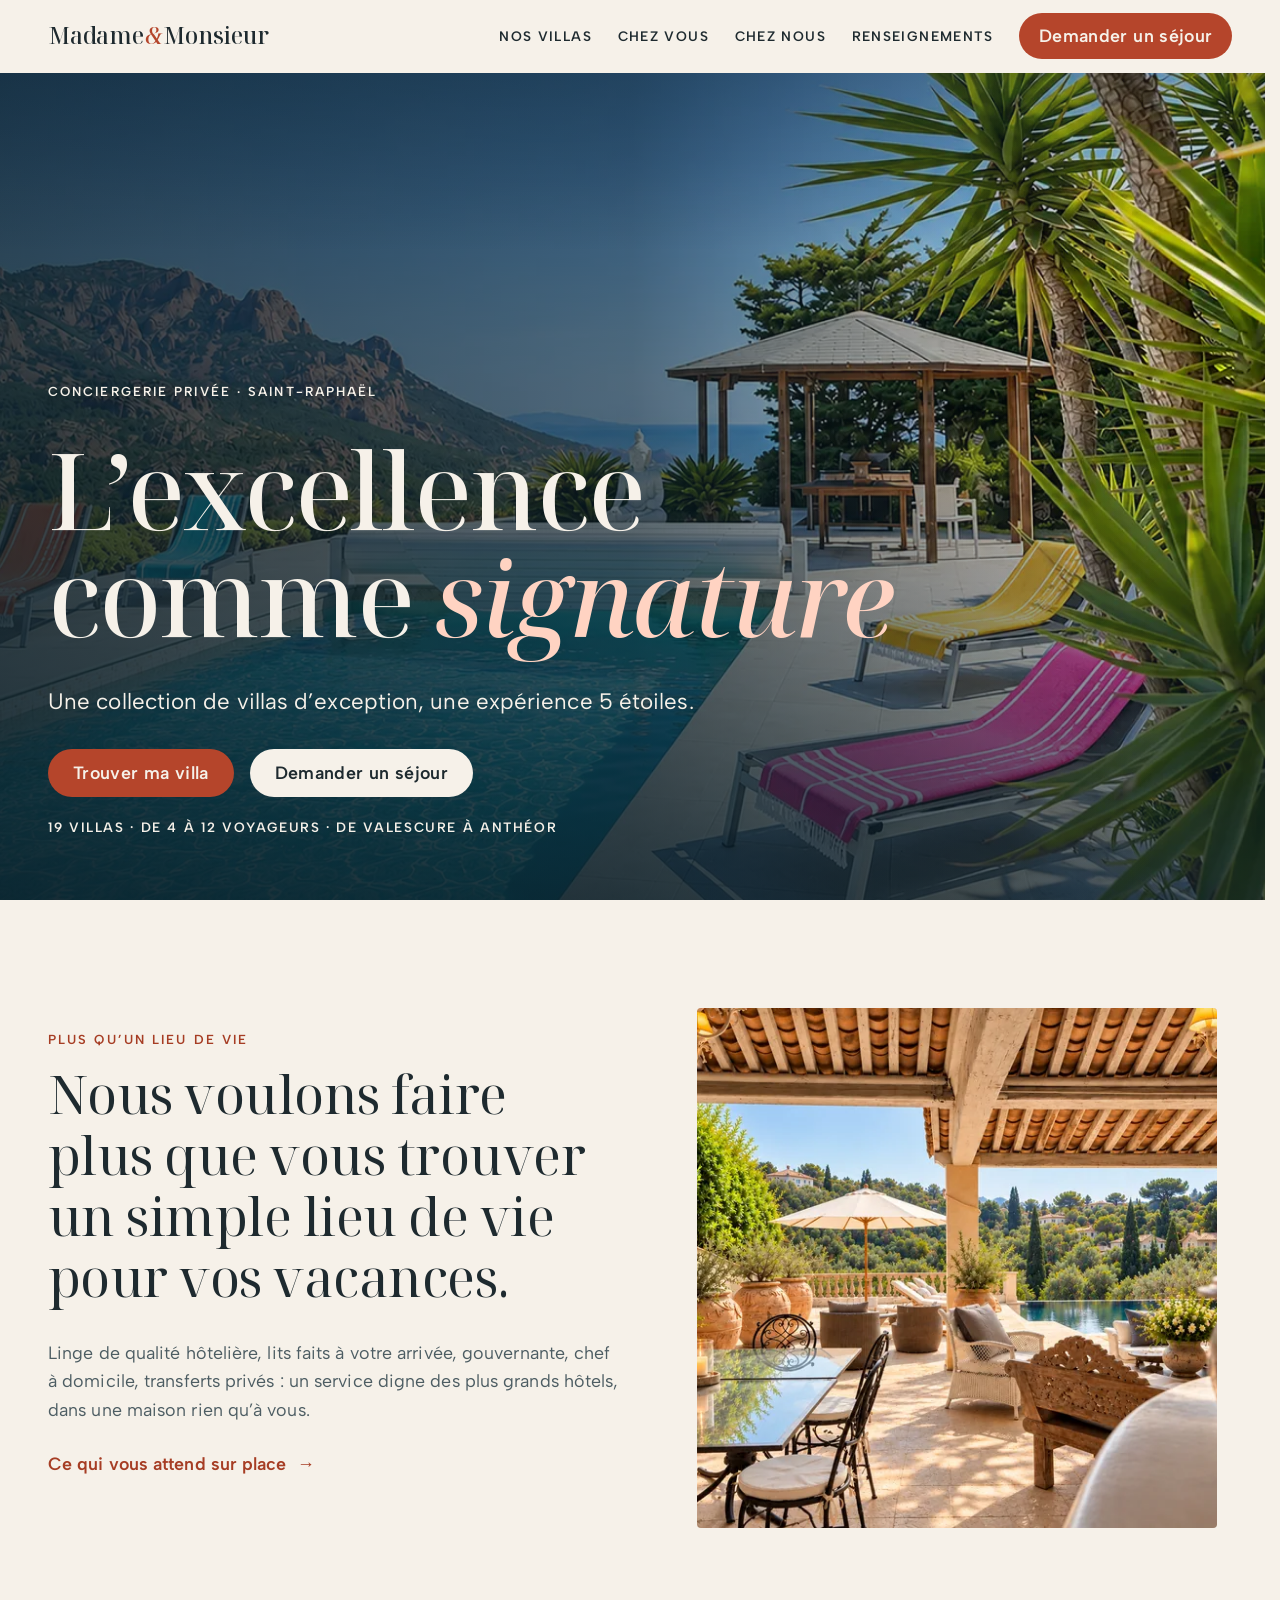
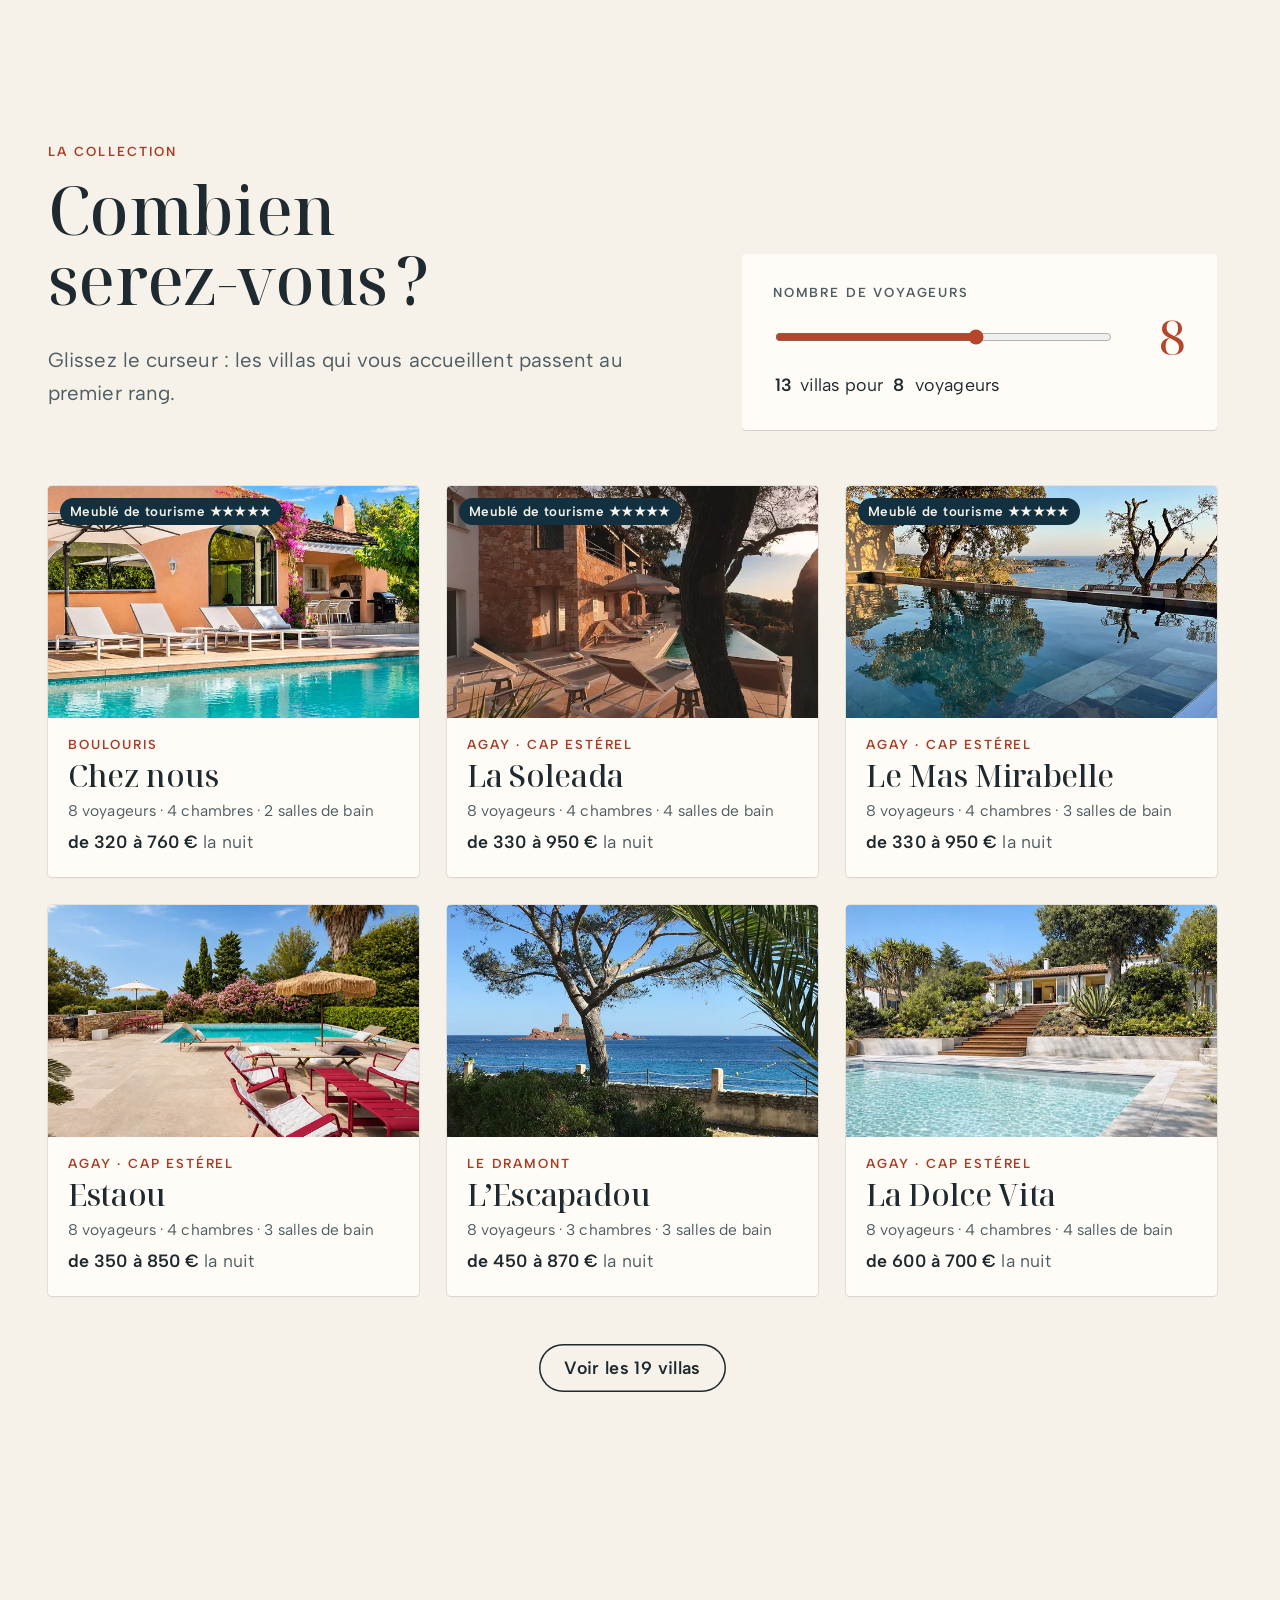
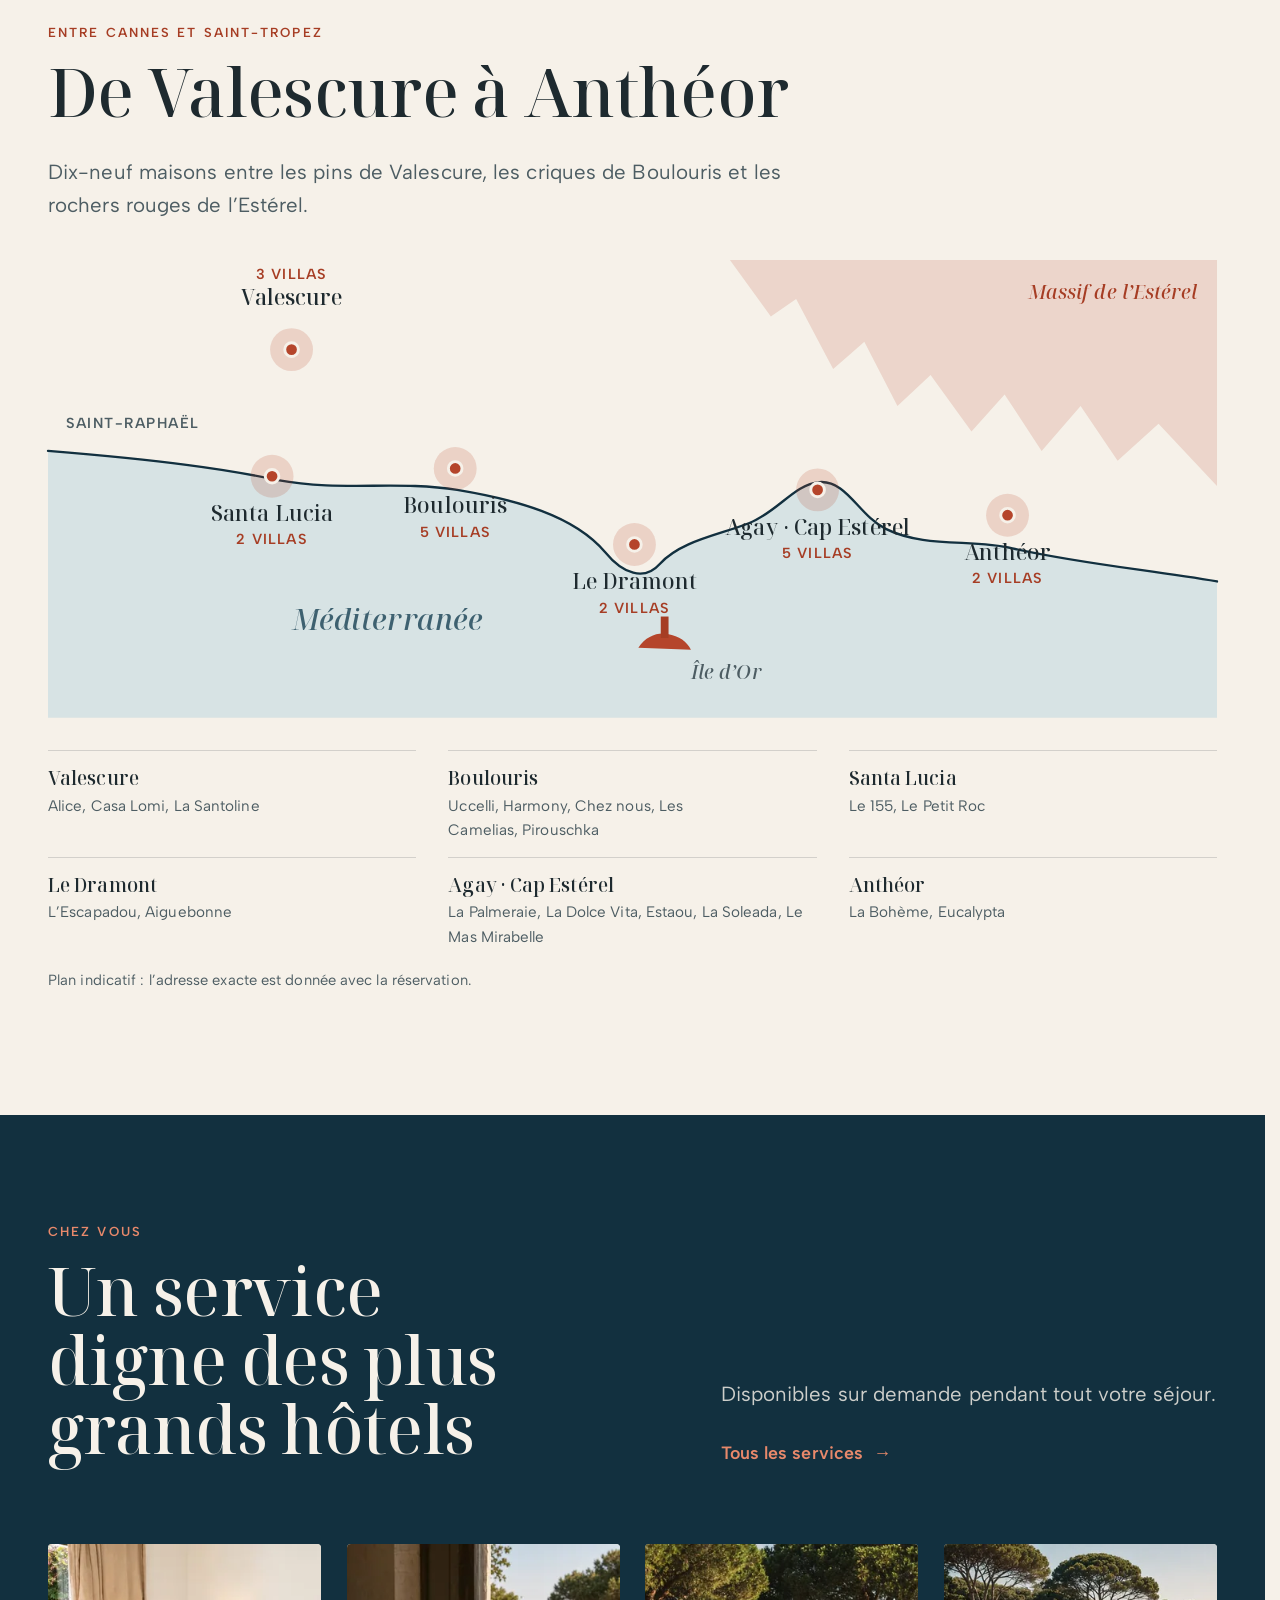
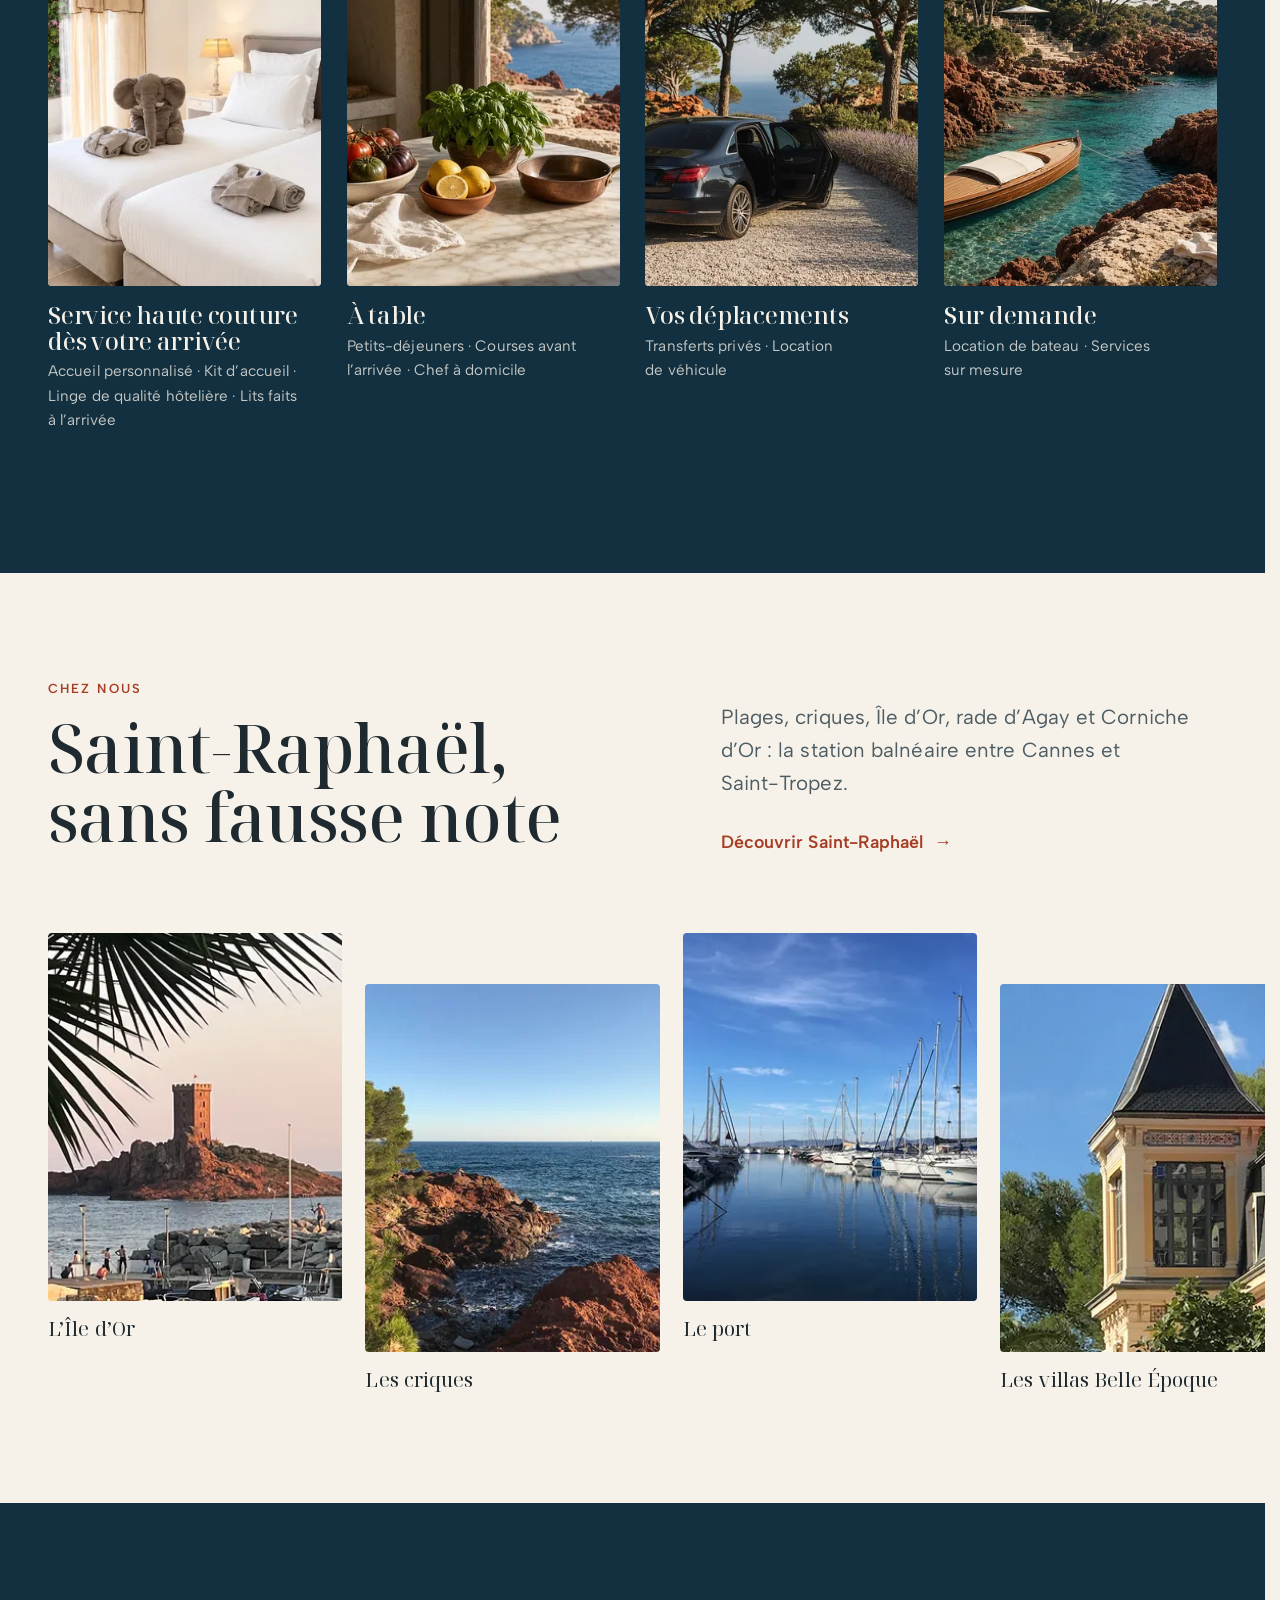
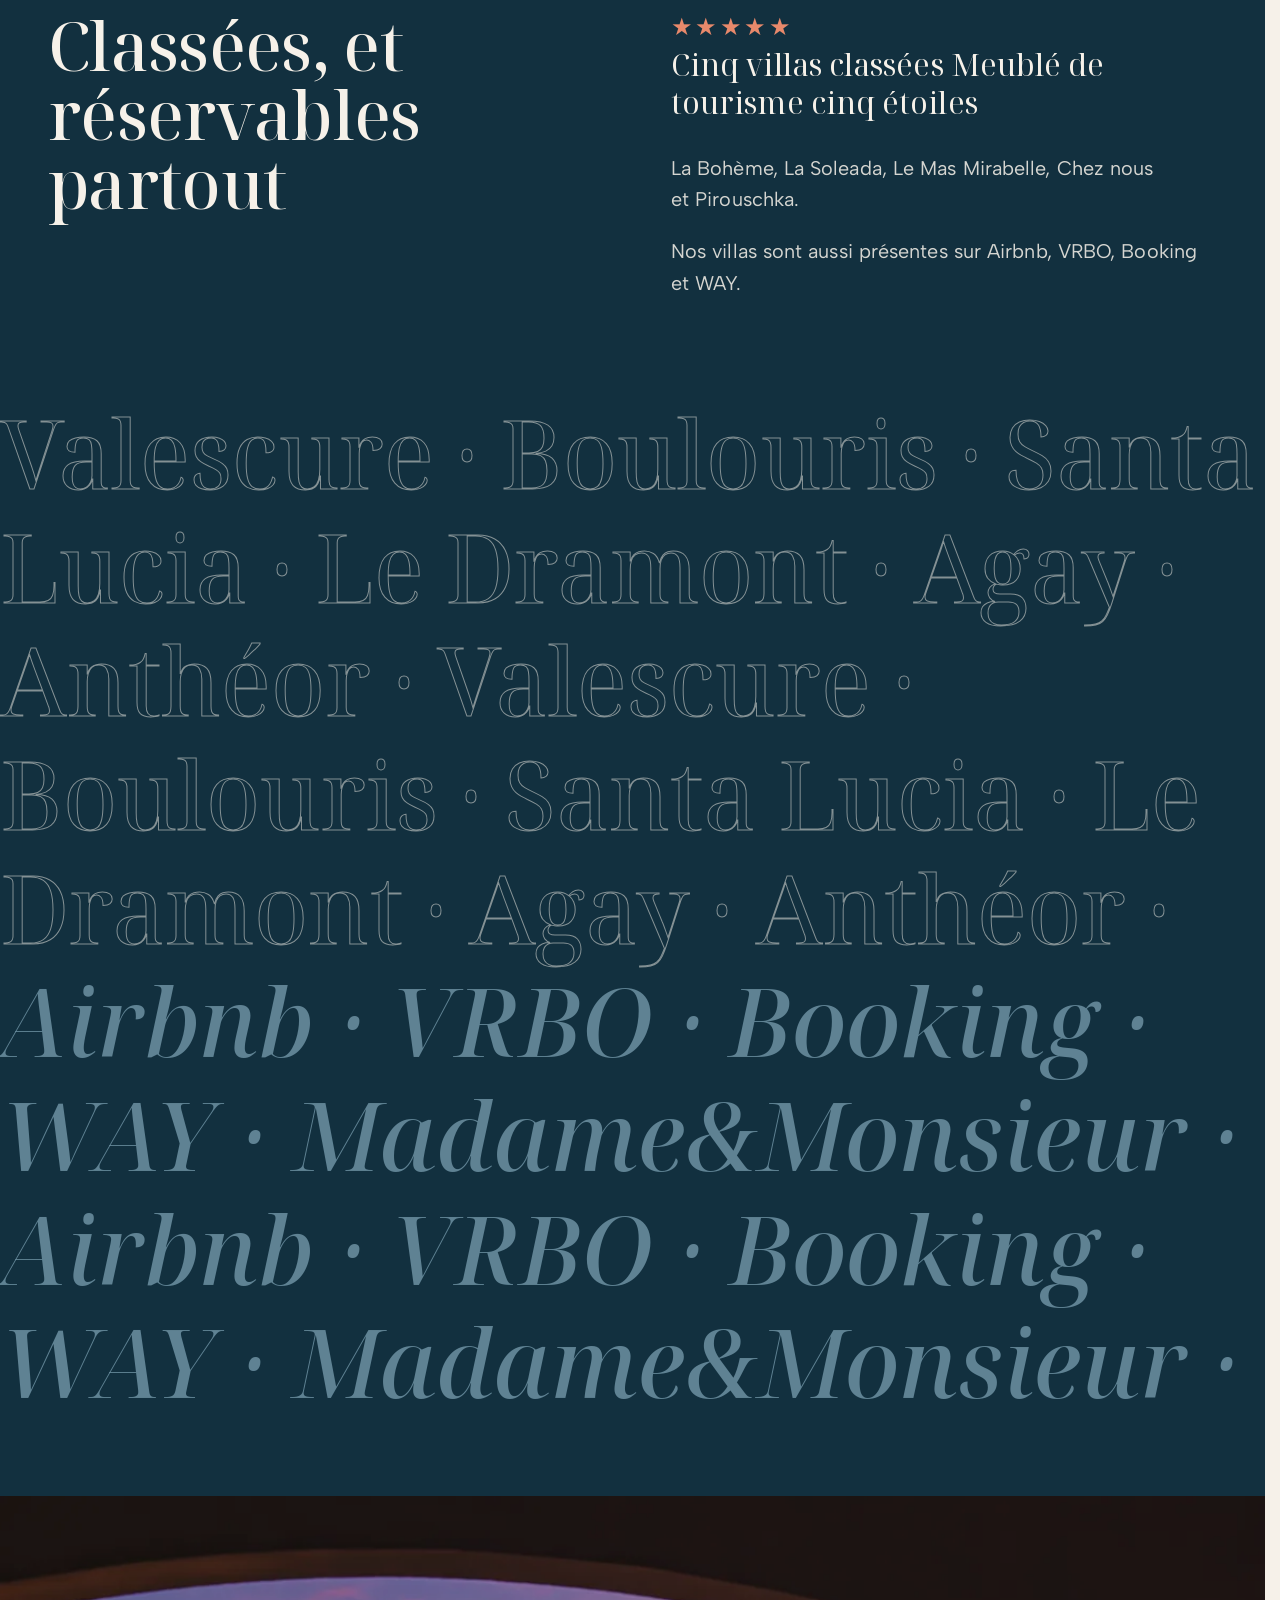
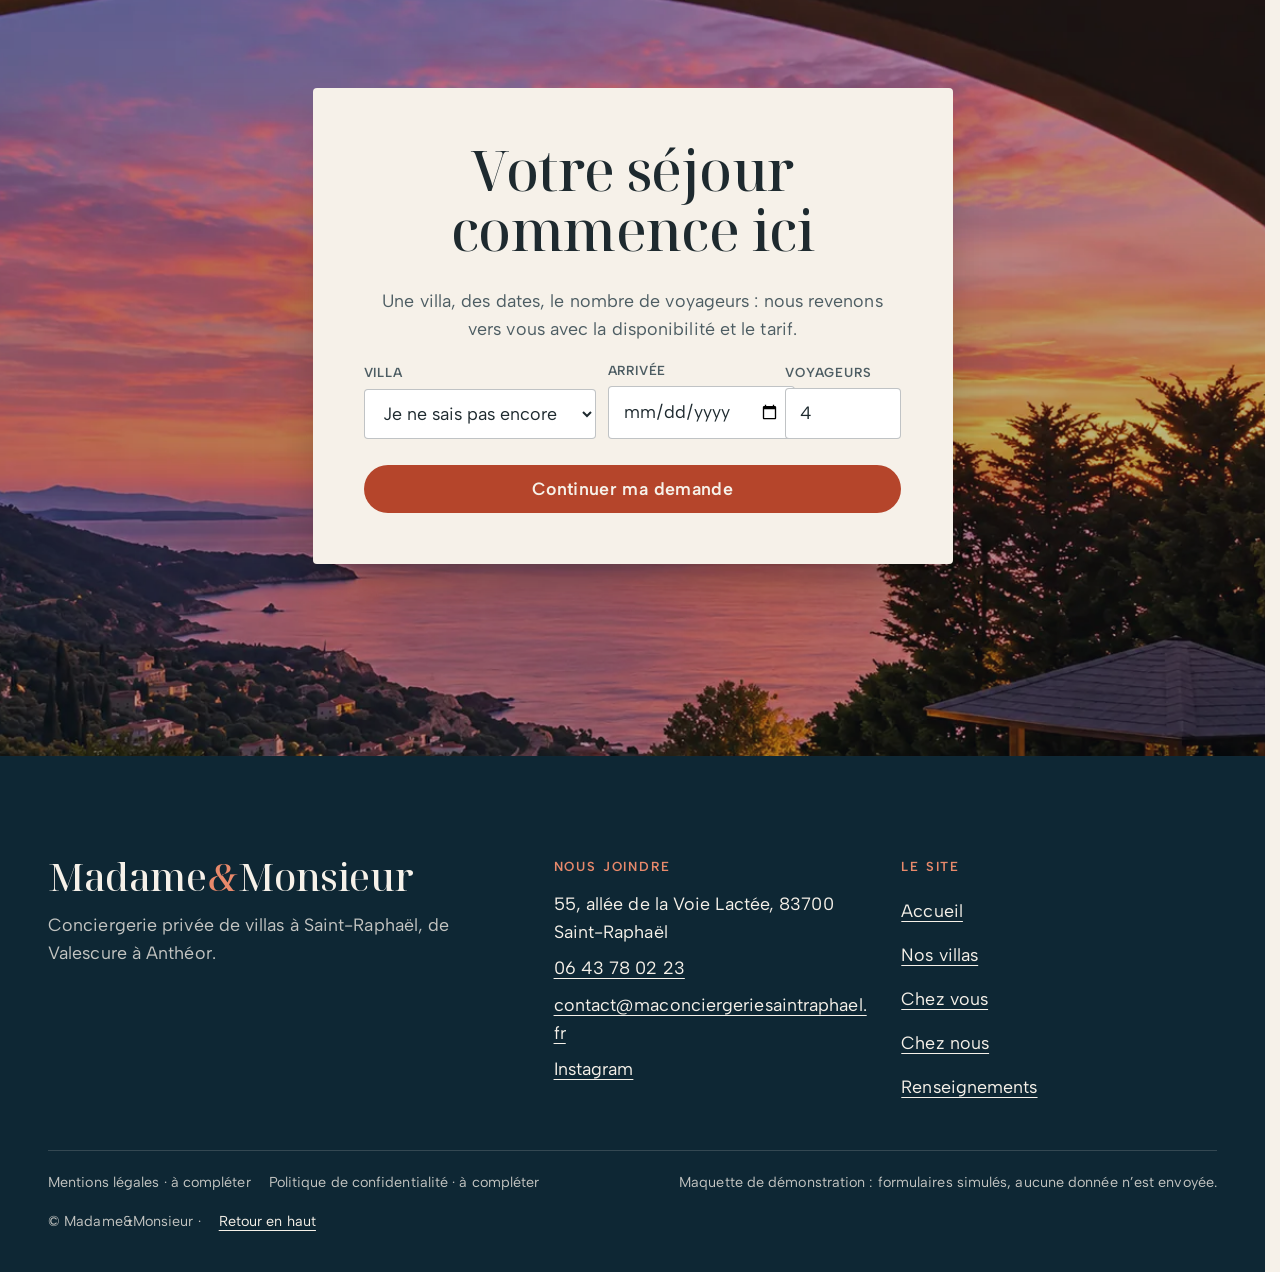
==== index.html @ c0a4a8af "Maquette v1" ====
<!doctype html>
<html lang="fr" data-v="1">
<head>
<meta charset="utf-8">
<meta name="viewport" content="width=device-width, initial-scale=1, viewport-fit=cover">
<title>Madame&amp;Monsieur · Villas d’exception à Saint-Raphaël</title>
<meta name="description" content="Une collection de dix-neuf villas d’exception de Valescure à Anthéor, et un service digne des plus grands hôtels.">
<meta name="robots" content="noindex, nofollow">
<link rel="canonical" href="https://superhostraph-maquette.vercel.app/">
<style>:root{--fond:#f6f1e9;--texte:#1e2a2f;--voile-fond:#12303f;--ouverture-fond:#12303f;--menu-fond:#f6f1e9}:root { --entete-h: 72px; --barres-h: 0px; } html { background: var(--fond); color: var(--texte); scrollbar-gutter: stable; } body { margin: 0; background: var(--fond); } html.js:not(.secours):not([data-arrivee="retour"]) [data-anime] { opacity: 0; } html.js:not(.secours):not([data-arrivee="retour"]) [data-anime].vu { opacity: 1; } [data-voile] { position: fixed; inset: 0; z-index: 900; background: var(--voile-fond); transform: translateY(100%); visibility: hidden; pointer-events: none; } html[data-arrivee="voile"]:not(.voile-leve):not(.secours) [data-voile] { transform: none; visibility: visible; } html.secours [data-voile] { visibility: hidden !important; } .ouverture-panneau { position: fixed; inset: 0; z-index: 850; display: none; place-content: center; justify-items: center; background: var(--ouverture-fond, var(--voile-fond)); color: var(--fond); text-align: center; } html.js[data-arrivee="intro"]:not(.secours):not(.intro-finie) .ouverture-panneau { display: grid; } html.defilement-bloque, html.defilement-bloque body, html.js[data-arrivee="intro"]:not(.secours):not(.intro-finie), html.js[data-arrivee="intro"]:not(.secours):not(.intro-finie) body, html[data-arrivee="voile"]:not(.voile-leve):not(.secours), html[data-arrivee="voile"]:not(.voile-leve):not(.secours) body { overflow: hidden; } html.js[data-arrivee="intro"]:not(.secours):not(.intro-finie) { background-color: var(--ouverture-fond, var(--voile-fond)); } html[data-arrivee="voile"]:not(.voile-leve):not(.secours) { background-color: var(--voile-fond); }</style>
<script>(function () {
var d = document.documentElement, ss = null, ls = null;
try { ss = window.sessionStorage; ls = window.localStorage; } catch (e) {}
d.classList.add('js');
var nav = performance.getEntriesByType ? performance.getEntriesByType('navigation')[0] : null;
var type = nav ? nav.type : 'navigate';
var depart = null;
try { depart = JSON.parse(ss.getItem('socle:depart') || 'null'); ss.removeItem('socle:depart'); } catch (e) {}
if (depart && !(Date.now() - depart.t < 15000)) depart = null;
var mode = type === 'back_forward' ? 'retour' : type === 'reload' ? 'intro' : depart ? 'voile' : 'intro';
d.setAttribute('data-arrivee', mode);
if (mode === 'voile' && depart.couleur) d.style.setProperty('--voile-fond', depart.couleur);
if (type === 'reload' && 'scrollRestoration' in history) {
history.scrollRestoration = 'manual';
}
try {
var choisie = ls && ls.getItem('socle:langue');
var langue = (d.lang || '').slice(0, 2);
if (choisie && choisie !== langue && type === 'navigate' && !depart) {
var alt = document.querySelector('link[rel="alternate"][hreflang="' + choisie + '"]');
if (alt) location.replace(new URL(alt.href).pathname + location.search + location.hash);
}
} catch (e) {}
setTimeout(function () { if (!d.classList.contains('demarre')) d.classList.add('secours'); }, 2000);
})();</script>
<link rel="preload" href="/assets/fonts/noto-serif-display-500.woff2" as="font" type="font/woff2" crossorigin>
<link rel="preload" href="/assets/fonts/albert-sans-400.woff2" as="font" type="font/woff2" crossorigin>
<link rel="stylesheet" href="/assets/css/socle.css?v=1">
<link rel="stylesheet" href="/assets/css/site.css?v=1">
<link rel="modulepreload" href="/assets/js/site.js?v=1">
<link rel="modulepreload" href="/assets/js/socle/index.js?v=1">
<script src="/assets/vendor/gsap.min.js" defer></script>
<script src="/assets/vendor/ScrollTrigger.min.js" defer></script>
<script src="/assets/vendor/SplitText.min.js" defer></script>
<script type="module" src="/assets/js/site.js?v=1"></script>
<meta name="theme-color" content="#f6f1e9">
<link rel="icon" href="/assets/images/favicon.svg" type="image/svg+xml">
<link rel="apple-touch-icon" href="/assets/images/apple-touch-icon.png">
<meta property="og:type" content="website">
<meta property="og:site_name" content="Madame&amp;Monsieur">
<meta property="og:locale" content="fr_FR">
<meta property="og:title" content="Madame&amp;Monsieur · Villas d’exception à Saint-Raphaël">
<meta property="og:description" content="Une collection de dix-neuf villas d’exception de Valescure à Anthéor, et un service digne des plus grands hôtels.">
<meta property="og:url" content="https://superhostraph-maquette.vercel.app/">
<meta property="og:image" content="https://superhostraph-maquette.vercel.app/assets/partage/accueil-fr.jpg">
<meta property="og:image:width" content="1200">
<meta property="og:image:height" content="630">
<meta property="og:image:alt" content="Piscine d’une villa face aux rochers rouges de l’Estérel, et le nom Madame&amp;Monsieur">
<meta name="twitter:card" content="summary_large_image">
<script type="application/ld+json">{"@context":"https://schema.org","@type":"LodgingBusiness","name":"Madame&Monsieur","description":"Conciergerie privée : collection de villas en location saisonnière à Saint-Raphaël, de Valescure à Anthéor.","telephone":"+33643780223","email":"contact@maconciergeriesaintraphael.fr","address":{"@type":"PostalAddress","streetAddress":"55, allée de la Voie Lactée","postalCode":"83700","addressLocality":"Saint-Raphaël","addressCountry":"FR"},"areaServed":"Saint-Raphaël, Var","sameAs":["https://www.instagram.com/madametmonsieur_conciergerie/"]}</script>
</head>
<body id="haut">
<div data-voile data-forme="persiennes" aria-hidden="true"><div class="voile-contenu"><span class="voile-amp">&amp;</span><span data-voile-libelle>Accueil</span></div></div>
<div class="ouverture-panneau" data-ouverture data-gouttiere="#12303f" aria-hidden="true">
  <div class="volet volet--g"><div class="volet-lames"><span class="lame" style="--i:0"></span><span class="lame" style="--i:1"></span><span class="lame" style="--i:2"></span><span class="lame" style="--i:3"></span><span class="lame" style="--i:4"></span><span class="lame" style="--i:5"></span><span class="lame" style="--i:6"></span><span class="lame" style="--i:7"></span><span class="lame" style="--i:8"></span><span class="lame" style="--i:9"></span><span class="lame" style="--i:10"></span><span class="lame" style="--i:11"></span><span class="lame" style="--i:12"></span><span class="lame" style="--i:13"></span></div><span class="volet-mot">Madame</span></div>
  <div class="volet volet--d"><div class="volet-lames"><span class="lame" style="--i:0"></span><span class="lame" style="--i:1"></span><span class="lame" style="--i:2"></span><span class="lame" style="--i:3"></span><span class="lame" style="--i:4"></span><span class="lame" style="--i:5"></span><span class="lame" style="--i:6"></span><span class="lame" style="--i:7"></span><span class="lame" style="--i:8"></span><span class="lame" style="--i:9"></span><span class="lame" style="--i:10"></span><span class="lame" style="--i:11"></span><span class="lame" style="--i:12"></span><span class="lame" style="--i:13"></span></div><span class="volet-mot">Monsieur</span></div>
  <span class="ouverture-amp" data-ouverture-objet>&amp;</span>
  <p class="ouverture-ligne">Conciergerie privée · Saint-Raphaël</p>
</div>
<a class="evitement" href="#contenu">Aller au contenu</a>
<header data-entete>
  <div class="entete-rangee">
    <a class="entete-logo" href="/" data-libelle="Accueil" aria-label="Madame&amp;Monsieur, retour à l’accueil" aria-current="page">
      <span class="marque" aria-hidden="true">Madame<em class="marque-amp" data-marque-amp>&amp;</em>Monsieur</span>
    </a>
    <nav data-nav aria-label="Navigation principale">
      <ul><li><a href="/nos-villas" data-libelle="Nos villas">Nos villas</a></li><li><a href="/chez-vous" data-libelle="Chez vous">Chez vous</a></li><li><a href="/chez-nous" data-libelle="Chez nous">Chez nous</a></li><li><a href="/renseignements" data-libelle="Renseignements">Renseignements</a></li></ul>
    </nav>
    <div class="entete-actions">
      <a class="bouton" href="/renseignements" data-libelle="Renseignements">Demander un séjour</a>
      <button type="button" data-menu-bouton aria-controls="menu" aria-expanded="false" data-libelle-ouvrir="Menu" data-libelle-fermer="Fermer"><span data-libelle-bouton>Menu</span></button>
      <a class="menu-sansjs" href="#menu" data-menu-lien>Menu</a>
    </div>
  </div>
</header>
<script>/* Avant le premier affichage : rangées de la navigation (même règle que ajusterNav dans assets/js/socle/entete.js)
   et hauteur réelle de l'en-tête, pour que rien ne saute quand le JavaScript du site prend la main. */
(function () {
  var h = document.documentElement, u = document.querySelector('[data-nav] ul'), e = document.querySelector('[data-entete]');
  if (u) {
    var deborde = function () { return u.scrollWidth > u.clientWidth + 1; }, c = deborde();
    if (c && window.matchMedia('(min-width: 900px)').matches) {
      h.classList.add('nav-deux-rangees'); c = deborde();
      if (c) { h.classList.add('nav-deux-lignes'); var a = u.querySelector('a'); c = !a || u.getBoundingClientRect().height > a.getBoundingClientRect().height * 2.5; }
      if (c) h.classList.remove('nav-deux-rangees', 'nav-deux-lignes');
    }
    if (c) h.classList.add('nav-compacte');
  }
  if (e) h.style.setProperty('--entete-h', Math.round(e.getBoundingClientRect().height) + 'px');
})();</script>
<span id="menu-ferme" aria-hidden="true"></span>
<div id="menu" data-menu role="dialog" aria-modal="true" aria-label="Menu">
  <p class="menu-sansjs-fermer"><a href="#menu-ferme">Fermer</a></p>
  <ul><li style="--i:0"><a href="/" class="menu-lien" data-libelle="Accueil" aria-current="page">Accueil</a></li><li style="--i:1"><a href="/nos-villas" class="menu-lien" data-libelle="Nos villas">Nos villas</a></li><li style="--i:2"><a href="/chez-vous" class="menu-lien" data-libelle="Chez vous">Chez vous</a></li><li style="--i:3"><a href="/chez-nous" class="menu-lien" data-libelle="Chez nous">Chez nous</a></li><li style="--i:4"><a href="/renseignements" class="menu-lien" data-libelle="Renseignements">Renseignements</a></li></ul>
  <p class="menu-actions"><a class="bouton" href="/renseignements" data-libelle="Renseignements">Demander un séjour</a> <a class="bouton bouton--contour" href="tel:+33643780223">Appeler 06 43 78 02 23</a></p>
</div>
<main id="contenu" tabindex="-1">
<section class="ouv ouv--accueil" id="debut">
  <figure class="media ouv-media" data-fx="parallaxe" data-fx-force="8" data-iris-centre data-boucle-css style="--cadrage:47% 50%;--cadrage-mobile:50% 66%">
  <picture><source media="(max-width: 760px) and (orientation: portrait)" srcset="/assets/images/ouverture-accueil-mobile-640.webp 640w" sizes="100vw">
    <img src="/assets/images/ouverture-accueil-1440.webp" srcset="/assets/images/ouverture-accueil-960.webp 960w, /assets/images/ouverture-accueil-1440.webp 1440w, /assets/images/ouverture-accueil-1920.webp 1920w" sizes="100vw" alt="Piscine de La Bohème face aux rochers rouges de l’Estérel et à la mer" width="1440" height="810" fetchpriority="high" loading="eager" decoding="async">
  </picture>
</figure>
  <div class="ouv-texte conteneur">
    <p class="surtitre ouv-anim masque-ecran-tres-bas">Conciergerie privée · Saint-Raphaël</p>
    <h1 class="ouv-titre"><span class="ligne"><span class="ligne-in">L’excellence</span></span><span class="ligne"><span class="ligne-in">comme <em>signature</em></span></span></h1>
    <p class="ouv-sous ouv-anim masque-ecran-bas">Une collection de villas d’exception, une expérience 5 étoiles.</p>
    <p class="ouv-actions ouv-anim">
      <a class="bouton" href="#collection" data-action-principale>Trouver ma villa</a>
      <a href="/renseignements" class="bouton bouton--clair" data-libelle="Renseignements">Demander un séjour</a>
    </p>
    <p class="ouv-info ouv-anim" data-info-cle>19 villas · de 4 à 12 voyageurs · de Valescure à Anthéor</p>
  </div>
</section>
<section class="manifeste" id="esprit">
  <div class="conteneur manifeste-grille">
    <div class="manifeste-texte">
      <p class="surtitre" data-anime>Plus qu’un lieu de vie</p>
      <p class="manifeste-grand" data-anime="mots">Nous voulons faire plus que vous trouver un simple lieu de vie pour vos vacances.</p>
      <p class="manifeste-suite" data-anime>Linge de qualité hôtelière, lits faits à votre arrivée, gouvernante, chef à domicile, transferts privés : un service digne des plus grands hôtels, dans une maison rien qu’à vous.</p>
      <p data-anime><a href="/chez-vous" class="lien-fleche" data-libelle="Chez vous">Ce qui vous attend sur place</a></p>
    </div>
    <figure class="media manifeste-media" data-fx="parallaxe" data-fx-force="12" style="--cadrage:45% 48%">
  <picture>
    <img src="/assets/images/manifeste-1280.webp" srcset="/assets/images/manifeste-800.webp 800w, /assets/images/manifeste-1280.webp 1280w, /assets/images/manifeste-1536.webp 1536w" sizes="(max-width: 760px) 100vw, 50vw" alt="Table d’été sous la pergola de La Palmeraie, ouverte sur l’Estérel" width="1280" height="853" loading="lazy" decoding="async">
  </picture>
</figure>
  </div>
</section>
<section class="collection" id="collection">
  <div class="conteneur collection-tete">
    <div>
      <p class="surtitre" data-anime>La collection</p>
      <h2 class="titre-section" data-anime="lignes">Combien serez-vous ?</h2>
      <p class="chapo" data-anime>Glissez le curseur : les villas qui vous accueillent passent au premier rang.</p>
    </div>
    <div class="curseur-voyageurs" data-effet="voyageurs" data-curseur-voyageurs>
      <label for="nb-voyageurs">Nombre de voyageurs</label>
      <div class="curseur-ligne">
        <input type="range" id="nb-voyageurs" min="2" max="12" step="1" value="8" data-voyageurs-curseur>
        <output for="nb-voyageurs" class="curseur-valeur" data-voyageurs-valeur>8</output>
      </div>
      <p class="curseur-resultat" aria-live="polite"><strong data-nb-villas>13</strong> villas pour <strong data-nb-voyageurs>8</strong> voyageurs</p>
    </div>
  </div>
  <ul class="conteneur collection-grille" data-collection>
    <li class="villa" data-villa="chez-nous" data-voyageurs="8" data-prix="320">
  <a class="villa-lien" href="/nos-villas#villa-chez-nous" data-libelle="Nos villas">
    <div class="villa-image"><figure class="media villa-media" style="--cadrage:50% 45%">
  <picture>
    <img src="/assets/images/villa-chez-nous-1-1280.webp" srcset="/assets/images/villa-chez-nous-1-640.webp 640w, /assets/images/villa-chez-nous-1-960.webp 960w, /assets/images/villa-chez-nous-1-1280.webp 1280w" sizes="(max-width: 760px) 92vw, (max-width: 1100px) 45vw, 30vw" alt="Maison de caractère Chez nous et sa piscine" width="1280" height="960" loading="lazy" decoding="async">
  </picture>
</figure><span class="villa-badges"><span class="badge">Meublé de tourisme ★★★★★</span></span></div>
    <div class="villa-texte">
      <p class="villa-secteur">Boulouris</p>
      <h3 class="villa-nom">Chez nous</h3>
      <p class="villa-capacite">8 voyageurs · 4 chambres · 2 salles de bain</p>
      <p class="villa-prix">de 320 à 760 € <span class="prix-nuit">la nuit</span></p>
    </div><span class="visuellement-cache"> · Voir la villa</span></a>
</li><li class="villa" data-villa="soleada" data-voyageurs="8" data-prix="330">
  <a class="villa-lien" href="/nos-villas#villa-soleada" data-libelle="Nos villas">
    <div class="villa-image"><figure class="media villa-media" style="--cadrage:50% 52%">
  <picture>
    <img src="/assets/images/villa-soleada-1-1280.webp" srcset="/assets/images/villa-soleada-1-640.webp 640w, /assets/images/villa-soleada-1-960.webp 960w, /assets/images/villa-soleada-1-1280.webp 1280w" sizes="(max-width: 760px) 92vw, (max-width: 1100px) 45vw, 30vw" alt="Terrasse de La Soleada au soleil couchant" width="1280" height="960" loading="lazy" decoding="async">
  </picture>
</figure><span class="villa-badges"><span class="badge">Meublé de tourisme ★★★★★</span></span></div>
    <div class="villa-texte">
      <p class="villa-secteur">Agay · Cap Estérel</p>
      <h3 class="villa-nom">La Soleada</h3>
      <p class="villa-capacite">8 voyageurs · 4 chambres · 4 salles de bain</p>
      <p class="villa-prix">de 330 à 950 € <span class="prix-nuit">la nuit</span></p>
    </div><span class="visuellement-cache"> · Voir la villa</span></a>
</li><li class="villa" data-villa="mas-mirabelle" data-voyageurs="8" data-prix="330">
  <a class="villa-lien" href="/nos-villas#villa-mas-mirabelle" data-libelle="Nos villas">
    <div class="villa-image"><figure class="media villa-media" style="--cadrage:50% 41%">
  <picture>
    <img src="/assets/images/villa-mas-mirabelle-1-1280.webp" srcset="/assets/images/villa-mas-mirabelle-1-640.webp 640w, /assets/images/villa-mas-mirabelle-1-960.webp 960w, /assets/images/villa-mas-mirabelle-1-1280.webp 1280w" sizes="(max-width: 760px) 92vw, (max-width: 1100px) 45vw, 30vw" alt="Piscine à débordement du Mas Mirabelle face à la baie" width="1280" height="960" loading="lazy" decoding="async">
  </picture>
</figure><span class="villa-badges"><span class="badge">Meublé de tourisme ★★★★★</span></span></div>
    <div class="villa-texte">
      <p class="villa-secteur">Agay · Cap Estérel</p>
      <h3 class="villa-nom">Le Mas Mirabelle</h3>
      <p class="villa-capacite">8 voyageurs · 4 chambres · 3 salles de bain</p>
      <p class="villa-prix">de 330 à 950 € <span class="prix-nuit">la nuit</span></p>
    </div><span class="visuellement-cache"> · Voir la villa</span></a>
</li><li class="villa" data-villa="estaou" data-voyageurs="8" data-prix="350">
  <a class="villa-lien" href="/nos-villas#villa-estaou" data-libelle="Nos villas">
    <div class="villa-image"><figure class="media villa-media" style="--cadrage:50% 50%">
  <picture>
    <img src="/assets/images/villa-estaou-1-1280.webp" srcset="/assets/images/villa-estaou-1-640.webp 640w, /assets/images/villa-estaou-1-960.webp 960w, /assets/images/villa-estaou-1-1280.webp 1280w" sizes="(max-width: 760px) 92vw, (max-width: 1100px) 45vw, 30vw" alt="Piscine d’Estaou bordée de lauriers-roses et de transats rouges" width="1280" height="960" loading="lazy" decoding="async">
  </picture>
</figure><span class="villa-badges"></span></div>
    <div class="villa-texte">
      <p class="villa-secteur">Agay · Cap Estérel</p>
      <h3 class="villa-nom">Estaou</h3>
      <p class="villa-capacite">8 voyageurs · 4 chambres · 3 salles de bain</p>
      <p class="villa-prix">de 350 à 850 € <span class="prix-nuit">la nuit</span></p>
    </div><span class="visuellement-cache"> · Voir la villa</span></a>
</li><li class="villa" data-villa="escapadou" data-voyageurs="8" data-prix="450">
  <a class="villa-lien" href="/nos-villas#villa-escapadou" data-libelle="Nos villas">
    <div class="villa-image"><figure class="media villa-media" style="--cadrage:38% 45%">
  <picture>
    <img src="/assets/images/villa-escapadou-1-1280.webp" srcset="/assets/images/villa-escapadou-1-640.webp 640w, /assets/images/villa-escapadou-1-960.webp 960w, /assets/images/villa-escapadou-1-1280.webp 1280w" sizes="(max-width: 760px) 92vw, (max-width: 1100px) 45vw, 30vw" alt="L’Île d’Or vue depuis le jardin de L’Escapadou, sous un pin" width="1280" height="960" loading="lazy" decoding="async">
  </picture>
</figure><span class="villa-badges"></span></div>
    <div class="villa-texte">
      <p class="villa-secteur">Le Dramont</p>
      <h3 class="villa-nom">L’Escapadou</h3>
      <p class="villa-capacite">8 voyageurs · 3 chambres · 3 salles de bain</p>
      <p class="villa-prix">de 450 à 870 € <span class="prix-nuit">la nuit</span></p>
    </div><span class="visuellement-cache"> · Voir la villa</span></a>
</li><li class="villa" data-villa="dolce-vita" data-voyageurs="8" data-prix="600">
  <a class="villa-lien" href="/nos-villas#villa-dolce-vita" data-libelle="Nos villas">
    <div class="villa-image"><figure class="media villa-media" style="--cadrage:50% 44%">
  <picture>
    <img src="/assets/images/villa-dolce-vita-1-1280.webp" srcset="/assets/images/villa-dolce-vita-1-640.webp 640w, /assets/images/villa-dolce-vita-1-960.webp 960w, /assets/images/villa-dolce-vita-1-1280.webp 1280w" sizes="(max-width: 760px) 92vw, (max-width: 1100px) 45vw, 30vw" alt="Piscine et escalier de pierre dans le jardin méditerranéen de La Dolce Vita" width="1280" height="960" loading="lazy" decoding="async">
  </picture>
</figure><span class="villa-badges"></span></div>
    <div class="villa-texte">
      <p class="villa-secteur">Agay · Cap Estérel</p>
      <h3 class="villa-nom">La Dolce Vita</h3>
      <p class="villa-capacite">8 voyageurs · 4 chambres · 4 salles de bain</p>
      <p class="villa-prix">de 600 à 700 € <span class="prix-nuit">la nuit</span></p>
    </div><span class="visuellement-cache"> · Voir la villa</span></a>
</li><li class="villa" hidden data-villa="casa-lomi" data-voyageurs="8" data-prix="700">
  <a class="villa-lien" href="/nos-villas#villa-casa-lomi" data-libelle="Nos villas">
    <div class="villa-image"><figure class="media villa-media" style="--cadrage:47% 47%">
  <picture>
    <img src="/assets/images/villa-casa-lomi-1-1280.webp" srcset="/assets/images/villa-casa-lomi-1-640.webp 640w, /assets/images/villa-casa-lomi-1-960.webp 960w, /assets/images/villa-casa-lomi-1-1280.webp 1280w" sizes="(max-width: 760px) 92vw, (max-width: 1100px) 45vw, 30vw" alt="Casa Lomi, ses murs de pierre et sa piscine" width="1280" height="960" loading="lazy" decoding="async">
  </picture>
</figure><span class="villa-badges"></span></div>
    <div class="villa-texte">
      <p class="villa-secteur">Valescure</p>
      <h3 class="villa-nom">Casa Lomi</h3>
      <p class="villa-capacite">8 voyageurs · 4 chambres · 3 salles de bain</p>
      <p class="villa-prix">de 700 à 850 € <span class="prix-nuit">la nuit</span></p>
    </div><span class="visuellement-cache"> · Voir la villa</span></a>
</li><li class="villa" hidden data-villa="eucalypta" data-voyageurs="10" data-prix="500">
  <a class="villa-lien" href="/nos-villas#villa-eucalypta" data-libelle="Nos villas">
    <div class="villa-image"><figure class="media villa-media" style="--cadrage:50% 52%">
  <picture>
    <img src="/assets/images/villa-eucalypta-1-1280.webp" srcset="/assets/images/villa-eucalypta-1-640.webp 640w, /assets/images/villa-eucalypta-1-960.webp 960w, /assets/images/villa-eucalypta-1-1280.webp 1280w" sizes="(max-width: 760px) 92vw, (max-width: 1100px) 45vw, 30vw" alt="Piscine d’Eucalypta face aux rochers rouges de l’Estérel" width="1280" height="960" loading="lazy" decoding="async">
  </picture>
</figure><span class="villa-badges"></span></div>
    <div class="villa-texte">
      <p class="villa-secteur">Anthéor</p>
      <h3 class="villa-nom">Eucalypta</h3>
      <p class="villa-capacite">10 voyageurs</p>
      <p class="villa-prix">de 500 à 750 € <span class="prix-nuit">la nuit</span></p>
    </div><span class="visuellement-cache"> · Voir la villa</span></a>
</li><li class="villa" hidden data-villa="palmeraie" data-voyageurs="12" data-prix="350">
  <a class="villa-lien" href="/nos-villas#villa-palmeraie" data-libelle="Nos villas">
    <div class="villa-image"><figure class="media villa-media" style="--cadrage:50% 43%">
  <picture>
    <img src="/assets/images/villa-palmeraie-1-1280.webp" srcset="/assets/images/villa-palmeraie-1-640.webp 640w, /assets/images/villa-palmeraie-1-960.webp 960w, /assets/images/villa-palmeraie-1-1280.webp 1280w" sizes="(max-width: 760px) 92vw, (max-width: 1100px) 45vw, 30vw" alt="La Palmeraie se reflète dans sa piscine à débordement" width="1280" height="960" loading="lazy" decoding="async">
  </picture>
</figure><span class="villa-badges"></span></div>
    <div class="villa-texte">
      <p class="villa-secteur">Agay · Cap Estérel</p>
      <h3 class="villa-nom">La Palmeraie</h3>
      <p class="villa-capacite">12 voyageurs · 6 chambres · 4 salles de bain</p>
      <p class="villa-prix">de 350 à 650 € <span class="prix-nuit">la nuit</span></p>
    </div><span class="visuellement-cache"> · Voir la villa</span></a>
</li><li class="villa" hidden data-villa="boheme" data-voyageurs="12" data-prix="350">
  <a class="villa-lien" href="/nos-villas#villa-boheme" data-libelle="Nos villas">
    <div class="villa-image"><figure class="media villa-media" style="--cadrage:52% 54%">
  <picture>
    <img src="/assets/images/villa-boheme-1-1280.webp" srcset="/assets/images/villa-boheme-1-640.webp 640w, /assets/images/villa-boheme-1-960.webp 960w, /assets/images/villa-boheme-1-1280.webp 1280w" sizes="(max-width: 760px) 92vw, (max-width: 1100px) 45vw, 30vw" alt="La Bohème, sa piscine et ses palmiers" width="1280" height="960" loading="lazy" decoding="async">
  </picture>
</figure><span class="villa-badges"><span class="badge">Meublé de tourisme ★★★★★</span></span></div>
    <div class="villa-texte">
      <p class="villa-secteur">Anthéor</p>
      <h3 class="villa-nom">La Bohème</h3>
      <p class="villa-capacite">12 voyageurs · 5 chambres · 4 salles de bain</p>
      <p class="villa-prix">de 350 à 700 € <span class="prix-nuit">la nuit</span></p>
    </div><span class="visuellement-cache"> · Voir la villa</span></a>
</li><li class="villa" hidden data-villa="uccelli" data-voyageurs="12" data-prix="400">
  <a class="villa-lien" href="/nos-villas#villa-uccelli" data-libelle="Nos villas">
    <div class="villa-image"><figure class="media villa-media" style="--cadrage:50% 47%">
  <picture>
    <img src="/assets/images/villa-uccelli-1-1280.webp" srcset="/assets/images/villa-uccelli-1-640.webp 640w, /assets/images/villa-uccelli-1-960.webp 960w, /assets/images/villa-uccelli-1-1280.webp 1280w" sizes="(max-width: 760px) 92vw, (max-width: 1100px) 45vw, 30vw" alt="Villa contemporaine Uccelli et sa piscine privée" width="1280" height="960" loading="lazy" decoding="async">
  </picture>
</figure><span class="villa-badges"></span></div>
    <div class="villa-texte">
      <p class="villa-secteur">Boulouris</p>
      <h3 class="villa-nom">Uccelli</h3>
      <p class="villa-capacite">12 voyageurs · 6 chambres · 4 salles de bain</p>
      <p class="villa-prix">de 400 à 950 € <span class="prix-nuit">la nuit</span></p>
    </div><span class="visuellement-cache"> · Voir la villa</span></a>
</li><li class="villa" hidden data-villa="harmony" data-voyageurs="12" data-prix="500">
  <a class="villa-lien" href="/nos-villas#villa-harmony" data-libelle="Nos villas">
    <div class="villa-image"><figure class="media villa-media" style="--cadrage:47% 49%">
  <picture>
    <img src="/assets/images/villa-harmony-1-1280.webp" srcset="/assets/images/villa-harmony-1-640.webp 640w, /assets/images/villa-harmony-1-960.webp 960w, /assets/images/villa-harmony-1-1280.webp 1280w" sizes="(max-width: 760px) 92vw, (max-width: 1100px) 45vw, 30vw" alt="Villa Harmony, piscine et terrasses" width="1280" height="960" loading="lazy" decoding="async">
  </picture>
</figure><span class="villa-badges"><span class="badge badge--clair">Nouveauté</span></span></div>
    <div class="villa-texte">
      <p class="villa-secteur">Boulouris</p>
      <h3 class="villa-nom">Harmony</h3>
      <p class="villa-capacite">12 voyageurs · 6 chambres · 6 salles de bain</p>
      <p class="villa-prix">de 500 à 980 € <span class="prix-nuit">la nuit</span></p>
    </div><span class="visuellement-cache"> · Voir la villa</span></a>
</li><li class="villa" hidden data-villa="alice" data-voyageurs="12" data-prix="600">
  <a class="villa-lien" href="/nos-villas#villa-alice" data-libelle="Nos villas">
    <div class="villa-image"><figure class="media villa-media" style="--cadrage:50% 48%">
  <picture>
    <img src="/assets/images/villa-alice-1-1280.webp" srcset="/assets/images/villa-alice-1-640.webp 640w, /assets/images/villa-alice-1-960.webp 960w, /assets/images/villa-alice-1-1280.webp 1280w" sizes="(max-width: 760px) 92vw, (max-width: 1100px) 45vw, 30vw" alt="Villa Alice, sa piscine et le pool-house plein sud" width="1280" height="960" loading="lazy" decoding="async">
  </picture>
</figure><span class="villa-badges"></span></div>
    <div class="villa-texte">
      <p class="villa-secteur">Valescure</p>
      <h3 class="villa-nom">Alice</h3>
      <p class="villa-capacite">12 voyageurs · 5 chambres · 4 salles de bain</p>
      <p class="villa-prix">de 600 à 850 € <span class="prix-nuit">la nuit</span></p>
    </div><span class="visuellement-cache"> · Voir la villa</span></a>
</li><li class="villa" hidden data-villa="aiguebonne" data-voyageurs="4" data-prix="140">
  <a class="villa-lien" href="/nos-villas#villa-aiguebonne" data-libelle="Nos villas">
    <div class="villa-image"><figure class="media villa-media" style="--cadrage:50% 56%">
  <picture>
    <img src="/assets/images/villa-aiguebonne-1-1280.webp" srcset="/assets/images/villa-aiguebonne-1-640.webp 640w, /assets/images/villa-aiguebonne-1-960.webp 960w, /assets/images/villa-aiguebonne-1-1280.webp 1280w" sizes="(max-width: 760px) 92vw, (max-width: 1100px) 45vw, 30vw" alt="Grande terrasse d’Aiguebonne face à la mer" width="1280" height="960" loading="lazy" decoding="async">
  </picture>
</figure><span class="villa-badges"></span></div>
    <div class="villa-texte">
      <p class="villa-secteur">Le Dramont</p>
      <h3 class="villa-nom">Aiguebonne</h3>
      <p class="villa-capacite">4 voyageurs · 2 chambres · 1 salles de bain</p>
      <p class="villa-prix">de 140 à 350 € <span class="prix-nuit">la nuit</span></p>
    </div><span class="visuellement-cache"> · Voir la villa</span></a>
</li><li class="villa" hidden data-villa="petit-roc" data-voyageurs="4" data-prix="230">
  <a class="villa-lien" href="/nos-villas#villa-petit-roc" data-libelle="Nos villas">
    <div class="villa-image"><figure class="media villa-media" style="--cadrage:56% 48%">
  <picture>
    <img src="/assets/images/villa-petit-roc-1-1280.webp" srcset="/assets/images/villa-petit-roc-1-640.webp 640w, /assets/images/villa-petit-roc-1-960.webp 960w, /assets/images/villa-petit-roc-1-1280.webp 1280w" sizes="(max-width: 760px) 92vw, (max-width: 1100px) 45vw, 30vw" alt="Rochers rouges et mer au pied du Petit Roc" width="1280" height="960" loading="lazy" decoding="async">
  </picture>
</figure><span class="villa-badges"></span></div>
    <div class="villa-texte">
      <p class="villa-secteur">Santa Lucia</p>
      <h3 class="villa-nom">Le Petit Roc</h3>
      <p class="villa-capacite">4 voyageurs · 2 chambres · 2 salles de bain</p>
      <p class="villa-prix">de 230 à 430 € <span class="prix-nuit">la nuit</span></p>
    </div><span class="visuellement-cache"> · Voir la villa</span></a>
</li><li class="villa" hidden data-villa="155" data-voyageurs="6" data-prix="250">
  <a class="villa-lien" href="/nos-villas#villa-155" data-libelle="Nos villas">
    <div class="villa-image"><figure class="media villa-media" style="--cadrage:50% 50%">
  <picture>
    <img src="/assets/images/villa-155-1-1280.webp" srcset="/assets/images/villa-155-1-640.webp 640w, /assets/images/villa-155-1-960.webp 960w, /assets/images/villa-155-1-1280.webp 1280w" sizes="(max-width: 760px) 92vw, (max-width: 1100px) 45vw, 30vw" alt="Piscine du 155 entre palmiers et cyprès" width="1280" height="960" loading="lazy" decoding="async">
  </picture>
</figure><span class="villa-badges"></span></div>
    <div class="villa-texte">
      <p class="villa-secteur">Santa Lucia</p>
      <h3 class="villa-nom">Le 155</h3>
      <p class="villa-capacite">6 voyageurs · 4 chambres · 4 salles de bain</p>
      <p class="villa-prix">de 250 à 500 € <span class="prix-nuit">la nuit</span></p>
    </div><span class="visuellement-cache"> · Voir la villa</span></a>
</li><li class="villa" hidden data-villa="pirouschka" data-voyageurs="6" data-prix="250">
  <a class="villa-lien" href="/nos-villas#villa-pirouschka" data-libelle="Nos villas">
    <div class="villa-image"><figure class="media villa-media" style="--cadrage:50% 58%">
  <picture>
    <img src="/assets/images/villa-pirouschka-1-1280.webp" srcset="/assets/images/villa-pirouschka-1-640.webp 640w, /assets/images/villa-pirouschka-1-960.webp 960w, /assets/images/villa-pirouschka-1-1280.webp 1280w" sizes="(max-width: 760px) 92vw, (max-width: 1100px) 45vw, 30vw" alt="Pirouschka et sa piscine sous les pins" width="1280" height="960" loading="lazy" decoding="async">
  </picture>
</figure><span class="villa-badges"><span class="badge">Meublé de tourisme ★★★★★</span></span></div>
    <div class="villa-texte">
      <p class="villa-secteur">Boulouris</p>
      <h3 class="villa-nom">Pirouschka</h3>
      <p class="villa-capacite">6 voyageurs · 3 chambres · 2 salles de bain</p>
      <p class="villa-prix">de 250 à 690 € <span class="prix-nuit">la nuit</span></p>
    </div><span class="visuellement-cache"> · Voir la villa</span></a>
</li><li class="villa" hidden data-villa="camelias" data-voyageurs="6" data-prix="350">
  <a class="villa-lien" href="/nos-villas#villa-camelias" data-libelle="Nos villas">
    <div class="villa-image"><figure class="media villa-media" style="--cadrage:50% 55%">
  <picture>
    <img src="/assets/images/villa-camelias-1-1280.webp" srcset="/assets/images/villa-camelias-1-640.webp 640w, /assets/images/villa-camelias-1-960.webp 960w, /assets/images/villa-camelias-1-1280.webp 1280w" sizes="(max-width: 760px) 92vw, (max-width: 1100px) 45vw, 30vw" alt="Terrasse ombragée et piscine des Camelias" width="1280" height="960" loading="lazy" decoding="async">
  </picture>
</figure><span class="villa-badges"></span></div>
    <div class="villa-texte">
      <p class="villa-secteur">Boulouris</p>
      <h3 class="villa-nom">Les Camelias</h3>
      <p class="villa-capacite">6 voyageurs · 3 chambres · 2 salles de bain</p>
      <p class="villa-prix">de 350 à 520 € <span class="prix-nuit">la nuit</span></p>
    </div><span class="visuellement-cache"> · Voir la villa</span></a>
</li><li class="villa" hidden data-villa="santoline" data-voyageurs="6" data-prix="350">
  <a class="villa-lien" href="/nos-villas#villa-santoline" data-libelle="Nos villas">
    <div class="villa-image"><figure class="media villa-media" style="--cadrage:50% 46%">
  <picture>
    <img src="/assets/images/villa-santoline-1-1280.webp" srcset="/assets/images/villa-santoline-1-640.webp 640w, /assets/images/villa-santoline-1-960.webp 960w, /assets/images/villa-santoline-1-1280.webp 1280w" sizes="(max-width: 760px) 92vw, (max-width: 1100px) 45vw, 30vw" alt="La Santoline et sa piscine au cœur du jardin" width="1280" height="960" loading="lazy" decoding="async">
  </picture>
</figure><span class="villa-badges"></span></div>
    <div class="villa-texte">
      <p class="villa-secteur">Valescure</p>
      <h3 class="villa-nom">La Santoline</h3>
      <p class="villa-capacite">6 voyageurs · 3 chambres · 2 salles de bain</p>
      <p class="villa-prix">de 350 à 550 € <span class="prix-nuit">la nuit</span></p>
    </div><span class="visuellement-cache"> · Voir la villa</span></a>
</li>
  </ul>
  <p class="conteneur collection-tous"><a href="/nos-villas" class="bouton bouton--contour" data-libelle="Nos villas">Voir les 19 villas</a></p>
</section>
<section class="cote" id="cote">
  <div class="conteneur cote-tete">
    <p class="surtitre" data-anime>Entre Cannes et Saint-Tropez</p>
    <h2 class="titre-section" data-anime="lignes">De Valescure à Anthéor</h2>
    <p class="chapo" data-anime>Dix-neuf maisons entre les pins de Valescure, les criques de Boulouris et les rochers rouges de l’Estérel.</p>
  </div>
  <div class="conteneur"><div class="cote-carte" data-effet="cote" data-boucle-css>
  <svg class="cote-svg" viewBox="0 0 1200 470" role="img" aria-labelledby="cote-titre-svg">
    <title id="cote-titre-svg">De Valescure à Anthéor</title>
    <path class="cote-mer" d="M0 196 C 120 206 180 214 236 226 C 300 238 360 226 420 236 C 480 246 540 262 572 300 C 590 322 612 330 628 312 C 650 288 690 282 720 270 C 750 258 766 230 792 228 C 820 226 832 262 860 276 C 900 296 950 286 990 296 C 1060 312 1130 318 1200 330 L 1200 470 L 0 470 Z"/>
    <path class="cote-esterel" d="M700 0 L 742 58 L 768 40 L 806 112 L 838 84 L 872 150 L 906 118 L 948 176 L 982 138 L 1020 196 L 1060 150 L 1098 206 L 1140 168 L 1200 232 L 1200 0 Z"/>
    <text class="cote-ville" x="18" y="172">Saint-Raphaël</text>
    <path class="cote-trait" data-cote-trait d="M0 196 C 120 206 180 214 236 226 C 300 238 360 226 420 236 C 480 246 540 262 572 300 C 590 322 612 330 628 312 C 650 288 690 282 720 270 C 750 258 766 230 792 228 C 820 226 832 262 860 276 C 900 296 950 286 990 296 C 1060 312 1130 318 1200 330"/>
    <g class="cote-ile" transform="translate(632 392)"><path d="M-26 6 C -18 -6 -6 -10 4 -8 C 16 -6 24 0 28 8 Z"/><rect x="-3" y="-26" width="8" height="22"/></g>
    <text class="cote-legende" x="660" y="430">Île d’Or</text>
    <text class="cote-legende cote-legende--mer" x="250" y="380">Méditerranée</text>
    <text class="cote-legende cote-legende--esterel" x="1180" y="40" text-anchor="end">Massif de l’Estérel</text>
    <g class="cote-repere" data-superpose data-repere="valescure" style="--i:0" transform="translate(250 92)">
      <circle class="cote-halo" r="22"></circle><circle class="cote-point" r="7"></circle>
      <text class="cote-nom" x="0" y="-46" text-anchor="middle">Valescure</text>
      <text class="cote-nb" x="0" y="-72" text-anchor="middle">3 villas</text>
    </g><g class="cote-repere" data-superpose data-repere="boulouris" style="--i:1" transform="translate(418 214)">
      <circle class="cote-halo" r="22"></circle><circle class="cote-point" r="7"></circle>
      <text class="cote-nom" x="0" y="46" text-anchor="middle">Boulouris</text>
      <text class="cote-nb" x="0" y="70" text-anchor="middle">5 villas</text>
    </g><g class="cote-repere" data-superpose data-repere="santa-lucia" style="--i:2" transform="translate(230 222)">
      <circle class="cote-halo" r="22"></circle><circle class="cote-point" r="7"></circle>
      <text class="cote-nom" x="0" y="46" text-anchor="middle">Santa Lucia</text>
      <text class="cote-nb" x="0" y="70" text-anchor="middle">2 villas</text>
    </g><g class="cote-repere" data-superpose data-repere="dramont" style="--i:3" transform="translate(602 292)">
      <circle class="cote-halo" r="22"></circle><circle class="cote-point" r="7"></circle>
      <text class="cote-nom" x="0" y="46" text-anchor="middle">Le Dramont</text>
      <text class="cote-nb" x="0" y="70" text-anchor="middle">2 villas</text>
    </g><g class="cote-repere" data-superpose data-repere="agay" style="--i:4" transform="translate(790 236)">
      <circle class="cote-halo" r="22"></circle><circle class="cote-point" r="7"></circle>
      <text class="cote-nom" x="0" y="46" text-anchor="middle">Agay · Cap Estérel</text>
      <text class="cote-nb" x="0" y="70" text-anchor="middle">5 villas</text>
    </g><g class="cote-repere" data-superpose data-repere="antheor" style="--i:5" transform="translate(985 262)">
      <circle class="cote-halo" r="22"></circle><circle class="cote-point" r="7"></circle>
      <text class="cote-nom" x="0" y="46" text-anchor="middle">Anthéor</text>
      <text class="cote-nb" x="0" y="70" text-anchor="middle">2 villas</text>
    </g>
  </svg>
  <ul class="cote-liste"><li data-secteur-liste="valescure"><strong>Valescure</strong> <span>Alice, Casa Lomi, La Santoline</span></li><li data-secteur-liste="boulouris"><strong>Boulouris</strong> <span>Uccelli, Harmony, Chez nous, Les Camelias, Pirouschka</span></li><li data-secteur-liste="santa-lucia"><strong>Santa Lucia</strong> <span>Le 155, Le Petit Roc</span></li><li data-secteur-liste="dramont"><strong>Le Dramont</strong> <span>L’Escapadou, Aiguebonne</span></li><li data-secteur-liste="agay"><strong>Agay · Cap Estérel</strong> <span>La Palmeraie, La Dolce Vita, Estaou, La Soleada, Le Mas Mirabelle</span></li><li data-secteur-liste="antheor"><strong>Anthéor</strong> <span>La Bohème, Eucalypta</span></li></ul>
</div></div>
  <p class="conteneur note">Plan indicatif : l’adresse exacte est donnée avec la réservation.</p>
</section>
<section class="apercu-services" id="services">
  <div class="conteneur apercu-tete">
    <div>
      <p class="surtitre" data-anime>Chez vous</p>
      <h2 class="titre-section" data-anime="lignes">Un service digne des plus grands hôtels</h2>
    </div>
    <div>
      <p class="chapo" data-anime>Disponibles sur demande pendant tout votre séjour.</p>
      <p data-anime><a href="/chez-vous" class="lien-fleche" data-libelle="Chez vous">Tous les services</a></p>
    </div>
  </div>
  <ul class="conteneur apercu-grille" data-anime="cascade">
    <li class="apercu-carte">
      <figure class="media apercu-media" style="--cadrage:32% 50%">
  <picture>
    <img src="/assets/images/service-accueil-1280.webp" srcset="/assets/images/service-accueil-640.webp 640w, /assets/images/service-accueil-960.webp 960w, /assets/images/service-accueil-1280.webp 1280w" sizes="(max-width: 760px) 92vw, 25vw" alt="Lits jumeaux faits avec des serviettes pliées en éléphants à La Soleada" width="1280" height="853" loading="lazy" decoding="async">
  </picture>
</figure>
      <h3>Service haute couture dès votre arrivée</h3>
      <p>Accueil personnalisé · Kit d’accueil · Linge de qualité hôtelière · Lits faits à l’arrivée</p>
    </li><li class="apercu-carte">
      <figure class="media apercu-media" style="--cadrage:54% 51%">
  <picture>
    <img src="/assets/images/service-chef-1168.webp" srcset="/assets/images/service-chef-640.webp 640w, /assets/images/service-chef-960.webp 960w, /assets/images/service-chef-1168.webp 1168w" sizes="(max-width: 760px) 92vw, 25vw" alt="Tomates anciennes, huile d’olive, basilic et casserole de cuivre sur un plan de marbre" width="1168" height="779" loading="lazy" decoding="async">
  </picture>
</figure>
      <h3>À table</h3>
      <p>Petits-déjeuners · Courses avant l’arrivée · Chef à domicile</p>
    </li><li class="apercu-carte">
      <figure class="media apercu-media" style="--cadrage:49% 50%">
  <picture>
    <img src="/assets/images/service-transfert-1168.webp" srcset="/assets/images/service-transfert-640.webp 640w, /assets/images/service-transfert-960.webp 960w, /assets/images/service-transfert-1168.webp 1168w" sizes="(max-width: 760px) 92vw, 25vw" alt="Berline sombre portière ouverte dans une allée de lavande" width="1168" height="779" loading="lazy" decoding="async">
  </picture>
</figure>
      <h3>Vos déplacements</h3>
      <p>Transferts privés · Location de véhicule</p>
    </li><li class="apercu-carte">
      <figure class="media apercu-media" style="--cadrage:67% 41%">
  <picture>
    <img src="/assets/images/service-bateau-1168.webp" srcset="/assets/images/service-bateau-640.webp 640w, /assets/images/service-bateau-960.webp 960w, /assets/images/service-bateau-1168.webp 1168w" sizes="(max-width: 760px) 92vw, 25vw" alt="Bateau en bois amarré dans une crique turquoise entre des rochers rouges" width="1168" height="779" loading="lazy" decoding="async">
  </picture>
</figure>
      <h3>Sur demande</h3>
      <p>Location de bateau · Services sur mesure</p>
    </li>
  </ul>
</section>
<section class="lieux-apercu" id="lieux">
  <div class="conteneur apercu-tete">
    <div>
      <p class="surtitre" data-anime>Chez nous</p>
      <h2 class="titre-section" data-anime="lignes">Saint-Raphaël, sans fausse note</h2>
    </div>
    <div>
      <p class="chapo" data-anime>Plages, criques, Île d’Or, rade d’Agay et Corniche d’Or : la station balnéaire entre Cannes et Saint-Tropez.</p>
      <p data-anime><a href="/chez-nous" class="lien-fleche" data-libelle="Chez nous">Découvrir Saint-Raphaël</a></p>
    </div>
  </div>
  <div class="rangee" data-rangee data-effet="rangee" tabindex="0" role="region" aria-label="Saint-Raphaël, sans fausse note">
    <ul class="rangee-piste" data-rangee-piste>
      <li class="rangee-carte"><figure class="media rangee-media" style="--cadrage:40% 58%">
  <picture>
    <img src="/assets/images/lieu-ile-d-or-1000.webp" srcset="/assets/images/lieu-ile-d-or-480.webp 480w, /assets/images/lieu-ile-d-or-800.webp 800w, /assets/images/lieu-ile-d-or-1000.webp 1000w" sizes="(max-width: 760px) 70vw, 28vw" alt="L’Île d’Or et sa tour au coucher du soleil" width="1000" height="750" loading="lazy" decoding="async">
  </picture>
</figure><p>L’Île d’Or</p></li><li class="rangee-carte"><figure class="media rangee-media" style="--cadrage:34% 56%">
  <picture>
    <img src="/assets/images/lieu-crique-1000.webp" srcset="/assets/images/lieu-crique-480.webp 480w, /assets/images/lieu-crique-800.webp 800w, /assets/images/lieu-crique-1000.webp 1000w" sizes="(max-width: 760px) 70vw, 28vw" alt="Crique entre les rochers rouges, mer bleue" width="1000" height="750" loading="lazy" decoding="async">
  </picture>
</figure><p>Les criques</p></li><li class="rangee-carte"><figure class="media rangee-media" style="--cadrage:49% 54%">
  <picture>
    <img src="/assets/images/lieu-port-1000.webp" srcset="/assets/images/lieu-port-480.webp 480w, /assets/images/lieu-port-800.webp 800w, /assets/images/lieu-port-1000.webp 1000w" sizes="(max-width: 760px) 70vw, 28vw" alt="Voiliers amarrés au port, ciel bleu" width="1000" height="750" loading="lazy" decoding="async">
  </picture>
</figure><p>Le port</p></li><li class="rangee-carte"><figure class="media rangee-media" style="--cadrage:68% 50%">
  <picture>
    <img src="/assets/images/lieu-belle-epoque-1000.webp" srcset="/assets/images/lieu-belle-epoque-480.webp 480w, /assets/images/lieu-belle-epoque-800.webp 800w, /assets/images/lieu-belle-epoque-1000.webp 1000w" sizes="(max-width: 760px) 70vw, 28vw" alt="Tour d’une villa Belle Époque parmi les pins" width="1000" height="751" loading="lazy" decoding="async">
  </picture>
</figure><p>Les villas Belle Époque</p></li><li class="rangee-carte"><figure class="media rangee-media" style="--cadrage:61% 54%">
  <picture>
    <img src="/assets/images/lieu-coucher-1000.webp" srcset="/assets/images/lieu-coucher-480.webp 480w, /assets/images/lieu-coucher-800.webp 800w, /assets/images/lieu-coucher-1000.webp 1000w" sizes="(max-width: 760px) 70vw, 28vw" alt="Coucher de soleil orange sur la mer, depuis la plage" width="1000" height="750" loading="lazy" decoding="async">
  </picture>
</figure><p>Les couchers de soleil</p></li><li class="rangee-carte"><figure class="media rangee-media" style="--cadrage:50% 50%">
  <picture>
    <img src="/assets/images/lieu-ville-mer-1000.webp" srcset="/assets/images/lieu-ville-mer-480.webp 480w, /assets/images/lieu-ville-mer-800.webp 800w, /assets/images/lieu-ville-mer-1000.webp 1000w" sizes="(max-width: 760px) 70vw, 28vw" alt="Saint-Raphaël vue de la mer, la grande roue et la basilique" width="1000" height="750" loading="lazy" decoding="async">
  </picture>
</figure><p>La ville vue de la mer</p></li><li class="rangee-carte"><figure class="media rangee-media" style="--cadrage:59% 55%">
  <picture>
    <img src="/assets/images/lieu-sentier-1000.webp" srcset="/assets/images/lieu-sentier-480.webp 480w, /assets/images/lieu-sentier-800.webp 800w, /assets/images/lieu-sentier-1000.webp 1000w" sizes="(max-width: 760px) 70vw, 28vw" alt="Soleil couchant sous les pins, au bord de la mer" width="1000" height="750" loading="lazy" decoding="async">
  </picture>
</figure><p>Le bord de mer sous les pins</p></li><li class="rangee-carte"><figure class="media rangee-media" style="--cadrage:65% 33%">
  <picture>
    <img src="/assets/images/lieu-plage-1000.webp" srcset="/assets/images/lieu-plage-480.webp 480w, /assets/images/lieu-plage-800.webp 800w, /assets/images/lieu-plage-1000.webp 1000w" sizes="(max-width: 760px) 70vw, 28vw" alt="Plage de sable et colonnes d’une pergola face à la mer" width="1000" height="750" loading="lazy" decoding="async">
  </picture>
</figure><p>Les plages</p></li>
    </ul>
  </div>
</section>
<section class="confiance" id="confiance">
  <div class="conteneur confiance-grille">
    <h2 class="titre-section" data-anime="lignes">Classées, et réservables partout</h2>
    <div class="confiance-texte" data-anime="cascade">
      <p class="confiance-etoiles"><span class="etoiles" aria-hidden="true">★★★★★</span> Cinq villas classées Meublé de tourisme cinq étoiles</p>
      <p>La Bohème, La Soleada, Le Mas Mirabelle, Chez nous et Pirouschka.</p>
      <p>Nos villas sont aussi présentes sur Airbnb, VRBO, Booking et WAY.</p>
    </div>
  </div>
  <div class="mots" data-fx="mots-geants" aria-hidden="true" data-ruban data-visuel data-audit-ignorer>
    <p data-fx-rangee>Valescure · Boulouris · Santa Lucia · Le Dramont · Agay · Anthéor · Valescure · Boulouris · Santa Lucia · Le Dramont · Agay · Anthéor ·</p>
    <p data-fx-rangee data-sens="-1">Airbnb · VRBO · Booking · WAY · Madame&amp;Monsieur · Airbnb · VRBO · Booking · WAY · Madame&amp;Monsieur ·</p>
  </div>
</section>
<section class="appel" id="demande">
  <figure class="media appel-media" data-fx="zoom" data-fx-force="12" style="--cadrage:59% 66%;--cadrage-mobile:49% 57%">
  <picture><source media="(max-width: 760px) and (orientation: portrait)" srcset="/assets/images/appel-accueil-mobile-640.webp 640w" sizes="100vw">
    <img src="/assets/images/appel-accueil-1440.webp" srcset="/assets/images/appel-accueil-960.webp 960w, /assets/images/appel-accueil-1440.webp 1440w, /assets/images/appel-accueil-1600.webp 1600w" sizes="100vw" alt="Le soleil se couche sur la mer, vu sous l’arche de La Bohème" width="1440" height="810" loading="lazy" decoding="async">
  </picture>
</figure>
  <div class="appel-carte">
    <h2 data-anime="lignes">Votre séjour commence ici</h2>
    <p data-anime>Une villa, des dates, le nombre de voyageurs : nous revenons vers vous avec la disponibilité et le tarif.</p>
    <form class="mini-demande" action="/renseignements" method="get" data-mini-demande data-anime>
      <div class="champ"><label for="m-villa">Villa</label>
        <select id="m-villa" name="villa"><option value="">Je ne sais pas encore</option><option value="palmeraie">La Palmeraie</option><option value="boheme">La Bohème</option><option value="uccelli">Uccelli</option><option value="alice">Alice</option><option value="harmony">Harmony</option><option value="dolce-vita">La Dolce Vita</option><option value="escapadou">L’Escapadou</option><option value="estaou">Estaou</option><option value="soleada">La Soleada</option><option value="mas-mirabelle">Le Mas Mirabelle</option><option value="casa-lomi">Casa Lomi</option><option value="chez-nous">Chez nous</option><option value="eucalypta">Eucalypta</option><option value="camelias">Les Camelias</option><option value="santoline">La Santoline</option><option value="155">Le 155</option><option value="pirouschka">Pirouschka</option><option value="petit-roc">Le Petit Roc</option><option value="aiguebonne">Aiguebonne</option></select></div>
      <div class="champ"><label for="m-arrivee">Arrivée</label><input id="m-arrivee" name="arrivee" type="date"></div>
      <div class="champ champ--court"><label for="m-voyageurs">Voyageurs</label><input id="m-voyageurs" name="adultes" type="number" min="1" max="12" value="4" inputmode="numeric"></div>
      <button type="submit" class="bouton">Continuer ma demande</button>
    </form>
  </div>
</section>
</main>
<footer class="pied" id="pied">
  <div class="conteneur pied-grille">
    <div class="pied-marque">
      <p class="marque marque--grande" aria-hidden="true">Madame<em class="marque-amp">&amp;</em>Monsieur</p>
      <p>Conciergerie privée de villas à Saint-Raphaël, de Valescure à Anthéor.</p>
    </div>
    <div>
      <p class="pied-titre">Nous joindre</p>
      <p>55, allée de la Voie Lactée, 83700 Saint-Raphaël<br><a href="tel:+33643780223">06 43 78 02 23</a><br><a href="mailto:contact@maconciergeriesaintraphael.fr">contact@maconciergeriesaintraphael.fr</a><br><a href="https://www.instagram.com/madametmonsieur_conciergerie/" target="_blank" rel="noopener">Instagram</a></p>
    </div>
    <nav aria-label="Le site">
      <p class="pied-titre">Le site</p>
      <ul><li><a href="/" data-libelle="Accueil" aria-current="page">Accueil</a></li><li><a href="/nos-villas" data-libelle="Nos villas">Nos villas</a></li><li><a href="/chez-vous" data-libelle="Chez vous">Chez vous</a></li><li><a href="/chez-nous" data-libelle="Chez nous">Chez nous</a></li><li><a href="/renseignements" data-libelle="Renseignements">Renseignements</a></li></ul>
    </nav>
  </div>
  <div class="conteneur pied-bas">
    <p><span>Mentions légales · à compléter</span> <span id="confidentialite">Politique de confidentialité · à compléter</span></p>
    <p>Maquette de démonstration : formulaires simulés, aucune donnée n’est envoyée.</p>
    <p>© Madame&amp;Monsieur · <a href="#haut" data-sans-transition>Retour en haut</a></p>
  </div>
</footer>
<div data-barre-fixe>
  <a class="bouton bouton--contour" href="tel:+33643780223">Appeler</a>
  <a class="bouton" href="/renseignements" data-libelle="Renseignements">Demander un séjour</a>
</div>
</body>
</html>
---- assets/css/socle.css ----
/* Socle : règles communes à toutes les maquettes. Le style du projet va dans site.css.
   Les couleurs et polices du projet se règlent par les variables ci-dessous (redéfinies dans site.css). */
:root {
  --police-titres: Georgia, 'Times New Roman', serif;
  --police-texte: system-ui, -apple-system, 'Segoe UI', Roboto, sans-serif;
  --accent: #b3361f;
  --texte-doux: color-mix(in srgb, var(--texte) 78%, var(--fond));
  --ligne: color-mix(in srgb, var(--texte) 18%, var(--fond));
  --gouttiere: clamp(16px, 4vw, 48px);
  --largeur: 1240px;
  --rayon: 6px;
  --duree: .7s;
  --courbe: cubic-bezier(.22, 1, .36, 1);
}

*, *::before, *::after { box-sizing: border-box; }
html { -webkit-text-size-adjust: 100%; text-size-adjust: 100%; }
body {
  font-family: var(--police-texte); font-size: clamp(1rem, .96rem + .2vw, 1.125rem); line-height: 1.6;
  padding-bottom: var(--barres-h); overflow-x: clip;
}
img, picture, video, canvas, svg { display: block; max-width: 100%; }
img, video { height: auto; }
h1, h2, h3, h4 { font-family: var(--police-titres); line-height: 1.08; margin: 0 0 .5em; text-wrap: balance; font-weight: 600; }
p, li, dd, figcaption { text-wrap: pretty; }
p { margin: 0 0 1em; }
a { color: inherit; }
a[href^="mailto:"] { overflow-wrap: anywhere; }
button, input, select, textarea { font: inherit; color: inherit; }
button { cursor: pointer; }
:where(a, button, input, select, textarea, summary, [tabindex]) { -webkit-tap-highlight-color: transparent; }
:focus { outline: none; }
:focus-visible { outline: 3px solid var(--accent); outline-offset: 3px; border-radius: 2px; }
[id] { scroll-margin-top: calc(var(--entete-h) + 12px); scroll-margin-bottom: calc(var(--barres-h) + 12px); }
/* Lien profond vers une scène qui cache l'en-tête : elle arrive tout en haut de l'écran (comme aller() du socle). */
html.js:not(.secours) :is([data-entete-cache], [data-entete-cache] [id], [data-fx="plein-ecran"], [data-fx="plein-ecran"] [id]) { scroll-margin-top: 0; }
[hidden] { display: none !important; }

.visuellement-cache {
  position: absolute !important; width: 1px; height: 1px; padding: 0; margin: -1px;
  overflow: hidden; clip: rect(0 0 0 0); white-space: nowrap; border: 0;
}
.evitement {
  position: fixed; left: 12px; top: 12px; z-index: 1000; padding: 12px 16px; background: var(--texte); color: var(--fond);
  transform: translateY(-160%); text-decoration: none;
}
.evitement:focus-visible { transform: none; }
.conteneur { width: min(100% - 2 * var(--gouttiere), var(--largeur)); margin-inline: auto; }
.chiffres { font-variant-numeric: tabular-nums; }

/* Boutons : zones tactiles d'au moins 44 px. */
.bouton {
  display: inline-flex; align-items: center; justify-content: center; gap: .5em;
  min-height: 48px; min-width: 44px; padding: .7em 1.4em; border-radius: 999px;
  background: var(--accent); color: var(--fond); text-decoration: none; font-weight: 600; border: 0;
  line-height: 1.2; text-align: center;
}
.bouton--contour { background: transparent; color: inherit; box-shadow: inset 0 0 0 2px currentColor; }
.bouton[disabled] { opacity: .55; cursor: not-allowed; }

/* Apparitions : cachées par le style critique jusqu'à .vu, jamais recachées. */
html.js:not(.secours):not([data-arrivee="retour"]) [data-anime]:not([data-anime="gsap"]) {
  transform: translate3d(0, 1.2rem, 0);
  transition: opacity var(--duree) var(--courbe) var(--delai, 0s), transform var(--duree) var(--courbe) var(--delai, 0s);
}
html.js:not(.secours):not([data-arrivee="retour"]) [data-anime]:not([data-anime="gsap"]).vu { transform: none; }

/* Bibliothèque d'effets (effets.js). Apparitions : le bloc lui-même ne glisse pas, ce sont ses parties qui arrivent.
   Mêmes conditions que les apparitions : en secours, au retour et sans JavaScript, état final direct.
   Les transitions ne valent que pendant l'arrivée (.fx-fini ensuite) : celles du projet reprennent la main. */
html.js:not(.secours):not([data-arrivee="retour"]) :is([data-anime="lignes"], [data-anime="mots"], [data-anime="lettres"], [data-anime="cascade"]):not([data-anime="gsap"]) {
  transform: none; transition: opacity .25s linear var(--delai, 0s);
}
/* Masques des lignes : découpe par clip-path, débordante en haut et sur les côtés (accents), un peu en bas (jambages),
   au lieu d'un overflow et de marges : la mise en page ne change pas d'un pixel pendant la découpe. La ligne part
   d'assez bas (135 %) pour rester invisible malgré le débord du bas. */
.fx-ligne-mask { overflow: visible !important; clip-path: inset(-.4em -.6em -.2em -.6em); }
html.js:not(.secours):not([data-arrivee="retour"]) [data-anime="lignes"] .fx-ligne {
  transform: translate3d(0, 135%, 0); transition: transform 1s var(--courbe) calc(var(--delai, 0s) + var(--i, 0) * 90ms);
}
html.js:not(.secours):not([data-arrivee="retour"]) [data-anime="lignes"].vu .fx-ligne { transform: none; }
html.js:not(.secours):not([data-arrivee="retour"]) [data-anime="mots"] .fx-mot {
  opacity: 0; transform: translate3d(0, .5em, 0);
  transition: opacity .6s var(--courbe) calc(var(--delai, 0s) + var(--i, 0) * 35ms), transform .7s var(--courbe) calc(var(--delai, 0s) + var(--i, 0) * 35ms);
}
html.js:not(.secours):not([data-arrivee="retour"]) [data-anime="mots"].vu .fx-mot { opacity: 1; transform: none; }
/* Lettres : chaque mot reste d'un bloc (jamais coupé en fin de ligne), les lettres basculent en place. */
[data-anime="lettres"] :is(.fx-mot-l, .fx-lettre) { display: inline-block; }
html.js:not(.secours):not([data-arrivee="retour"]) [data-anime="lettres"] .fx-lettre {
  opacity: 0; transform: translate3d(0, .55em, 0) rotate(12deg); transform-origin: 0 100%;
  transition: opacity .5s var(--courbe) calc(var(--delai, 0s) + var(--i, 0) * 18ms), transform .8s var(--courbe) calc(var(--delai, 0s) + var(--i, 0) * 18ms);
}
html.js:not(.secours):not([data-arrivee="retour"]) [data-anime="lettres"].vu .fx-lettre { opacity: 1; transform: none; }
html.js:not(.secours):not([data-arrivee="retour"]) [data-anime="cascade"] > * { opacity: 0; transform: translate3d(0, 1.8rem, 0); }
html.js:not(.secours):not([data-arrivee="retour"]) [data-anime="cascade"]:not(.fx-fini) > * {
  transition: opacity .7s var(--courbe) calc(var(--delai, 0s) + var(--i, 0) * 80ms), transform .9s var(--courbe) calc(var(--delai, 0s) + var(--i, 0) * 80ms);
}
html.js:not(.secours):not([data-arrivee="retour"]) [data-anime="cascade"].vu > * { opacity: 1; transform: none; }
/* Rideau : règle aussi précise que celle des apparitions (sinon sa transition de découpe serait écrasée). */
html.js:not(.secours):not([data-arrivee="retour"]) [data-anime="rideau"]:not([data-anime="gsap"]) {
  transform: none; clip-path: inset(0 0 100% 0);
}
html.js:not(.secours):not([data-arrivee="retour"]) [data-anime="rideau"]:not([data-anime="gsap"]):not(.fx-fini) {
  transition: opacity .25s linear var(--delai, 0s), clip-path 1.2s cubic-bezier(.77, 0, .18, 1) var(--delai, 0s);
}
html.js:not(.secours):not([data-arrivee="retour"]) [data-anime="rideau"]:not([data-anime="gsap"]).vu { clip-path: inset(0 0 0 0); }
html.js:not(.secours):not([data-arrivee="retour"]) [data-anime="rideau"]:not([data-fx]) > :is(picture, video) { transform: scale(1.14); }
html.js:not(.secours):not([data-arrivee="retour"]) [data-anime="rideau"]:not([data-fx]):not(.fx-fini) > :is(picture, video) { transition: transform 1.6s var(--courbe) var(--delai, 0s); }
html.js:not(.secours):not([data-arrivee="retour"]) [data-anime="rideau"].vu:not([data-fx]) > :is(picture, video) { transform: none; }
/* Effets liés au défilement : l'image déplacée par GSAP n'a aucune transition CSS (une seule source par propriété). */
[data-fx="parallaxe"] > :is(picture, video, img), [data-fx="zoom"] > :is(picture, video, img) { transition: none; }
/* WebGL « onde » : le canvas, calé sur l'image, n'est visible que pendant le mouvement ; au repos, l'image d'origine, nette. */
[data-fx="onde"] { position: relative; }
.fx-onde { position: absolute; left: 0; top: 0; width: 100%; height: 100%; pointer-events: none; opacity: 0; transition: opacity .3s linear; }
.fx-onde--actif { opacity: 1; transition-duration: .12s; }
/* Image qui s'ouvre en plein écran : section haute, cadre collant en haut de l'écran (sticky, pas d'épinglage GSAP).
   En secours et sans JavaScript : image entière dans une section normale (règles [data-collant]). */
html.js:not(.secours) [data-fx="plein-ecran"] { position: relative; height: var(--fx-longueur, 260svh); }
html.js:not(.secours) [data-fx="plein-ecran"] > [data-collant] { position: sticky; top: 0; height: 100vh; height: 100svh; overflow: hidden; }
[data-fx="plein-ecran"] > [data-collant] > .media, [data-fx="plein-ecran"] [data-fx-cible] { width: 100%; height: 100%; border-radius: 0; }
:is(html.secours, html:not(.js)) [data-fx="plein-ecran"] [data-fx-cible] { height: 100svh; }
/* Mots géants : la rangée garde sa largeur (mots répétés au besoin) et ne sort jamais de son bandeau.
   En secours et sans JavaScript, les mots passent à la ligne : rien n'est coupé. */
[data-fx="mots-geants"] { overflow: hidden; overflow: clip; }
[data-fx="mots-geants"] [data-fx-rangee] { width: max-content; white-space: nowrap; margin: 0; }
:is(html.secours, html:not(.js)) [data-fx="mots-geants"] { overflow: visible; }
:is(html.secours, html:not(.js)) [data-fx="mots-geants"] [data-fx-rangee] { width: auto; white-space: normal; line-height: 1.2; }
/* Inclinaison selon la vitesse : GSAP seul tient la transformation (pas de transition CSS sur transform). */
[data-fx="vitesse"], [data-fx="mots-geants"] [data-fx-rangee] { transition-property: opacity, color, background-color, border-color, box-shadow !important; }

/* Effets au survol : au premier survol, GSAP prend la main sur la transformation (classe fx-survol) :
   plus aucune transition CSS sur transform pour cet élément. */
.fx-survol { transition-property: opacity, color, background-color, border-color, box-shadow !important; }

[data-boucle-css].hors-ecran, [data-boucle-css].hors-ecran *, [data-boucle-css].en-pause, [data-boucle-css].en-pause * { animation-play-state: paused !important; }

/* En-tête : opaque, jamais coupé, se cache en descendant. */
[data-entete] {
  position: fixed; inset: 0 0 auto; z-index: 800; background: var(--fond);
  border-bottom: 1px solid var(--ligne); transition: transform .35s var(--courbe);
}
html.entete-cache [data-entete], html.scene-sans-entete:not(.menu-ouvert) [data-entete] { transform: translateY(-100%); }
.entete-rangee {
  display: flex; align-items: center; gap: clamp(8px, 2vw, 28px);
  min-height: 64px; padding: 8px var(--gouttiere); max-width: calc(var(--largeur) + 2 * var(--gouttiere)); margin-inline: auto;
}
.entete-logo { display: inline-flex; align-items: center; gap: .6em; min-height: 44px; text-decoration: none; font-weight: 700; flex: none; }
.entete-logo img { width: 36px; height: 36px; }
[data-nav] { flex: 1 1 auto; min-width: 0; display: flex; justify-content: flex-end; }
[data-nav] ul { display: flex; gap: clamp(12px, 2vw, 28px); list-style: none; margin: 0; padding: 0; min-width: 0; overflow: hidden; white-space: nowrap; }
/* Un lien de navigation ne passe jamais à la ligne : sinon il « tient » sur deux lignes et le relais
   (deuxième rangée, bouton Menu) ne se déclenche pas. */
[data-nav] a { display: inline-flex; align-items: center; min-height: 44px; text-decoration: none; white-space: nowrap; }
[data-nav] a[aria-current] { text-decoration: underline; text-underline-offset: .35em; text-decoration-thickness: 2px; }
.entete-actions { display: flex; align-items: center; gap: 8px; flex: none; }
.entete-actions .bouton { min-height: 44px; padding-inline: 1.1em; }
.entete-langue { display: inline-flex; align-items: center; justify-content: center; min-width: 44px; min-height: 44px; text-decoration: none; font-weight: 600; text-transform: uppercase; }
[data-menu-bouton] { display: none; min-height: 44px; min-width: 44px; padding: 0 14px; border: 0; border-radius: 999px; background: var(--texte); color: var(--fond); font-weight: 600; }
html.nav-compacte [data-nav] { display: none; }
html.nav-compacte [data-menu-bouton] { display: inline-flex; align-items: center; }
html.nav-compacte .entete-actions { margin-left: auto; }
/* Dès 900 px, les liens qui ne tiennent pas à côté du logo passent sur une deuxième rangée (entete.js) :
   jamais le bouton Menu seul sur ordinateur. L'en-tête est plus haut : --entete-h suit (mesures.js). */
html.nav-deux-rangees .entete-rangee { flex-wrap: wrap; row-gap: 0; }
html.nav-deux-rangees [data-nav] { order: 3; flex: 1 0 100%; justify-content: flex-start; border-top: 1px solid var(--ligne); }
html.nav-deux-rangees .entete-actions { margin-left: auto; }
html.nav-deux-lignes [data-nav] ul { flex-wrap: wrap; row-gap: 0; column-gap: clamp(12px, 1.6vw, 24px); }
@media (max-width: 520px) { .entete-actions .bouton { display: none; } }

/* Sans JavaScript : l'en-tête reste dans le flux (sa hauteur n'est pas mesurée, rien ne passe dessous).
   Dès 900 px, les liens passent à la ligne sous le logo ; en dessous, un lien Menu ouvre le menu plein écran
   par son ancre (#menu:target) et un lien Fermer le referme. */
.menu-sansjs, .menu-sansjs-fermer { display: none; }
html:not(.js) { --entete-h: 0px; }
html:not(.js) [data-entete] { position: relative; }
@media (min-width: 900px) {
  html:not(.js) .entete-rangee { flex-wrap: wrap; row-gap: 0; }
  html:not(.js) [data-nav] { order: 3; flex: 1 0 100%; justify-content: flex-start; }
  html:not(.js) [data-nav] ul { flex-wrap: wrap; column-gap: clamp(12px, 2vw, 28px); row-gap: 0; }
  html:not(.js) .entete-actions { margin-left: auto; }
}
@media (max-width: 899px) {
  html:not(.js) [data-nav] { display: none; }
  html:not(.js) .entete-actions { margin-left: auto; }
  html:not(.js) .menu-sansjs {
    display: inline-flex; align-items: center; min-height: 44px; min-width: 44px; padding: 0 14px; border-radius: 999px;
    background: var(--texte); color: var(--fond); font-weight: 600; text-decoration: none;
  }
}
html:not(.js) #menu:target { z-index: 810; visibility: visible; opacity: 1; transition: none; padding-top: 24px; }
html:not(.js) #menu:target li { opacity: 1; transform: none; transition: none; }
html:not(.js) #menu:target .menu-sansjs-fermer { display: block; margin: 0 0 16px; }
html:not(.js) .menu-sansjs-fermer a { display: inline-flex; align-items: center; min-height: 44px; font-weight: 600; }
/* Cible du lien Fermer : fixe, elle ne fait pas défiler la page quand le menu se referme. */
#menu-ferme { position: fixed; top: 0; left: 0; width: 1px; height: 1px; pointer-events: none; }
/* Sans JavaScript, la barre fixe du téléphone n'est pas mesurée : sa hauteur est réservée d'office. */
@media (max-width: 760px) { html:not(.js) { --barres-h: calc(65px + env(safe-area-inset-bottom)); } }

/* Menu : plein écran, liens qui arrivent l'un après l'autre. */
[data-menu] {
  position: fixed; inset: 0; z-index: 790; background: var(--menu-fond, var(--fond)); overflow-y: auto; overscroll-behavior: contain;
  padding: calc(var(--entete-h) + 24px) var(--gouttiere) calc(32px + var(--barres-h));
  visibility: hidden; opacity: 0; transition: opacity .3s var(--courbe), visibility 0s .3s;
}
html.menu-ouvert [data-menu] { visibility: visible; opacity: 1; transition: opacity .3s var(--courbe); }
html.menu-ouvert [data-entete] { transform: none; }
[data-menu] ul { list-style: none; margin: 0 0 32px; padding: 0; }
[data-menu] li { opacity: 0; transform: translateY(12px); transition: opacity .4s var(--courbe), transform .4s var(--courbe); transition-delay: calc(var(--i, 0) * 50ms + 80ms); }
html.menu-ouvert [data-menu] li { opacity: 1; transform: none; }
[data-menu] .menu-lien { display: flex; align-items: center; min-height: 52px; font-family: var(--police-titres); font-size: clamp(1.6rem, 7vw, 2.6rem); text-decoration: none; }
[data-menu] .menu-lien[aria-current] { color: var(--accent); }

/* Voile de transition (état de départ dans le style critique). */
[data-voile] { display: grid; place-items: center; color: var(--fond); }
.voile-contenu { display: grid; justify-items: center; gap: 12px; text-align: center; padding: var(--gouttiere); }
.voile-contenu img { width: 56px; height: 56px; }
[data-voile-libelle] { font-family: var(--police-titres); font-size: clamp(1.6rem, 5vw, 3rem); }
/* Forme « vague » : bords ondulés du voile (en haut à la montée, en bas au retrait), posés par le gabarit. */
[data-voile] .voile-vague { position: absolute; left: 0; width: 100%; height: clamp(60px, 12vh, 120px); fill: var(--voile-fond); pointer-events: none; }
[data-voile] .voile-vague--haut { bottom: calc(100% - 1px); transform-origin: 50% 100%; }
[data-voile] .voile-vague--bas { top: calc(100% - 1px); transform-origin: 50% 0; }
/* Trou qui s'ouvre dans le voile (forme « iris ») ou dans le panneau de l'intro (versObjet) :
   variables --cx, --cy (centre) et --trou (rayon), posées image par image par le socle. */
[data-voile].avec-trou, .ouverture-panneau.avec-trou {
  -webkit-mask: radial-gradient(circle at var(--cx, 50%) var(--cy, 50%), transparent var(--trou, -2px), #000 calc(var(--trou, -2px) + 1px));
          mask: radial-gradient(circle at var(--cx, 50%) var(--cy, 50%), transparent var(--trou, -2px), #000 calc(var(--trou, -2px) + 1px));
}

/* Barre fixe du téléphone : action principale et contact rapide. */
[data-barre-fixe] {
  position: fixed; inset: auto 0 0; z-index: 780; display: none; gap: 8px;
  padding: 8px var(--gouttiere) calc(8px + env(safe-area-inset-bottom)); background: var(--fond); border-top: 1px solid var(--ligne);
  transition: transform .3s var(--courbe);
}
[data-barre-fixe] .bouton { flex: 1; min-height: 48px; }
[data-barre-fixe].barre-masquee { transform: translateY(110%); }
@media (max-width: 760px) { [data-barre-fixe] { display: flex; } }

/* Écrans plein cadre et sections épinglées : tout tient dans la partie visible. */
.ecran {
  min-height: 100vh; min-height: 100svh; display: flex; flex-direction: column;
  padding-top: calc(var(--entete-h) + 16px); padding-bottom: calc(var(--barres-h) + 16px);
}
.ecran.epingle { height: 100vh; height: 100svh; min-height: 0; }
.ecran .piste { flex: 1 1 auto; min-height: 0; max-height: 820px; }

/* Scènes épinglées ou collantes du projet ([data-scene], .ecran.epingle) : en secours et sans
   JavaScript, plus rien n'est épinglé, la scène prend la hauteur de son contenu (au moins un écran) au lieu
   d'être coupée. Son cadre collant [data-collant] redevient un bloc normal. */
:is(html.secours, html:not(.js)) :is([data-scene], .ecran.epingle) { height: auto !important; min-height: 100svh; }
:is(html.secours, html:not(.js)) [data-collant] { position: relative !important; top: auto !important; height: auto !important; min-height: 100svh; }

/* Faces arrière d'un objet en 3D (verso d'une carte, dos d'un volet) : jamais visibles de dos ;
   en secours et sans JavaScript, l'objet est posé ouvert et son dos est retiré (sinon il recouvre le texte). */
[data-face="dos"] { backface-visibility: hidden; -webkit-backface-visibility: hidden; }
:is(html.secours, html:not(.js)) [data-face="dos"] { display: none !important; }

/* Écrans bas. 1366×768 et moins de 820 px de haut sur ordinateur : .masque-ecran-bas se retire (phrase
   d'introduction, surtitre, légende), pour que le premier écran et les scènes épinglées tiennent.
   Téléphone à l'horizontale et moins de 500 px de haut : .masque-ecran-tres-bas se retire aussi, et les
   écrans plein cadre se resserrent. Les tailles des titres d'ouverture se règlent dans site.css, dans les
   mêmes requêtes (@media (max-height: 820px) and (min-width: 761px), puis (max-height: 500px)). */
@media (max-height: 820px) and (min-width: 761px) { .masque-ecran-bas { display: none !important; } }
@media (max-height: 500px) {
  .masque-ecran-bas, .masque-ecran-tres-bas { display: none !important; }
  .ecran { padding-top: calc(var(--entete-h) + 8px); padding-bottom: calc(var(--barres-h) + 8px); }
}

/* Médias : cadrage réglé par --cadrage (object-position), mention des illustrations générées. */
.media { position: relative; margin: 0; overflow: hidden; border-radius: var(--rayon); background: color-mix(in srgb, var(--texte) 8%, var(--fond)); } /* jamais de case vide pendant le chargement */
.media picture { display: block; width: 100%; height: 100%; }
.media img, .media video { width: 100%; height: 100%; object-fit: cover; object-position: var(--cadrage, 50% 50%); }
@media (max-width: 760px) { .media img, .media video { object-position: var(--cadrage-mobile, var(--cadrage, 50% 50%)); } }
.mention-ia {
  position: absolute; right: 8px; bottom: 8px; z-index: 2; padding: 3px 8px; border-radius: 999px;
  background: rgba(0, 0, 0, .66); color: #fff; font: 600 12px/1.4 var(--police-texte); letter-spacing: .01em; pointer-events: none;
}

/* Formulaires. */
.champ { display: grid; gap: 6px; margin-bottom: 18px; }
.champ label { font-weight: 600; }
.champ input, .champ select, .champ textarea {
  min-height: 48px; padding: 10px 12px; border: 1px solid color-mix(in srgb, var(--texte) 45%, var(--fond)); border-radius: var(--rayon); background: var(--fond);
}
.champ [aria-invalid="true"] { border-color: #b00020; }
.champ-erreur { margin: 0; color: #b00020; font-size: .95rem; }
.mention-donnees { font-size: .9rem; color: var(--texte-doux); }
[data-message-envoi] { padding: 12px 16px; border-radius: var(--rayon); background: color-mix(in srgb, var(--accent) 12%, var(--fond)); }

/* Barre de lecture des pages longues. */
[data-barre-lecture] { position: fixed; left: 0; right: 0; top: var(--entete-h); height: 3px; z-index: 805; background: var(--accent); transform: scaleX(0); transform-origin: 0 50%; }
html.entete-cache [data-barre-lecture] { top: 0; }

/* Curseur personnalisé (souris uniquement, activé par data-curseur sur html). */
.curseur {
  position: fixed; left: -8px; top: -8px; z-index: 1001; width: 16px; height: 16px; border-radius: 50%;
  border: 2px solid var(--accent); pointer-events: none; opacity: 0; transition: opacity .2s, width .2s, height .2s, left .2s, top .2s;
}
html.curseur-actif .curseur { opacity: 1; }
.curseur.curseur-lien { width: 40px; height: 40px; left: -20px; top: -20px; }
.curseur.curseur-cache { opacity: 0 !important; }

/* Pied de page. */
.pied { padding: 56px 0 32px; border-top: 1px solid var(--ligne); }
.pied-grille { display: grid; gap: 32px; grid-template-columns: repeat(auto-fit, minmax(200px, 1fr)); }
.pied ul { list-style: none; margin: 0; padding: 0; }
.pied a, .pied button.lien { display: inline-flex; align-items: center; min-height: 44px; }
button.lien { background: none; border: 0; padding: 0; text-decoration: underline; text-underline-offset: .2em; }
.pied-bas { display: flex; flex-wrap: wrap; justify-content: space-between; gap: 12px; margin-top: 32px; font-size: .9rem; color: var(--texte-doux); }
---- assets/css/site.css ----
/* Madame&Monsieur · direction « Volets ouverts » : lin, bleu de la rade, rouge de l'Estérel.
   Titres Noto Serif Display (un mot en italique rouge), texte Albert Sans. */
@font-face { font-family: 'Noto Serif Display'; font-style: normal; font-weight: 500; font-display: swap; src: url('/assets/fonts/noto-serif-display-500.woff2') format('woff2'); }
@font-face { font-family: 'Noto Serif Display'; font-style: italic; font-weight: 500; font-display: swap; src: url('/assets/fonts/noto-serif-display-500-italique.woff2') format('woff2'); }
@font-face { font-family: 'Noto Serif Display'; font-style: normal; font-weight: 400; font-display: swap; src: url('/assets/fonts/noto-serif-display-400.woff2') format('woff2'); }
@font-face { font-family: 'Albert Sans'; font-style: normal; font-weight: 400; font-display: swap; src: url('/assets/fonts/albert-sans-400.woff2') format('woff2'); }
@font-face { font-family: 'Albert Sans'; font-style: normal; font-weight: 500; font-display: swap; src: url('/assets/fonts/albert-sans-500.woff2') format('woff2'); }
@font-face { font-family: 'Albert Sans'; font-style: normal; font-weight: 600; font-display: swap; src: url('/assets/fonts/albert-sans-600.woff2') format('woff2'); }
/* Polices de secours ajustées : le texte ne saute pas à l'arrivée des vraies polices. */
@font-face { font-family: 'Serif secours'; src: local('Georgia'), local('Times New Roman'); size-adjust: 96%; ascent-override: 98%; descent-override: 26%; }
@font-face { font-family: 'Sans secours'; src: local('Arial'), local('Helvetica'); size-adjust: 97%; ascent-override: 96%; descent-override: 26%; }

:root {
  --police-titres: 'Noto Serif Display', 'Serif secours', Georgia, serif;
  --police-texte: 'Albert Sans', 'Sans secours', Arial, sans-serif;
  --lin: #f6f1e9;
  --lin-fonce: #ece3d4;
  --carte: #fffcf7;
  --rade: #12303f;
  --rade-clair: #1d4459;
  --accent: #b5452b;
  --accent-fonce: #a63d24;
  --accent-clair: #e8896b;
  --encre: #1e2a2f;
  --texte-doux: #4d5d63;
  --ligne: rgba(30, 42, 47, .16);
  --rayon: 4px;
  --largeur: 1280px;
  --section: clamp(64px, 8.4vw, 124px);
}
body { font-size: clamp(1rem, .97rem + .18vw, 1.125rem); letter-spacing: .005em; }
h1, h2, h3 { font-weight: 500; letter-spacing: -.01em; }
em { font-style: italic; }
::selection { background: var(--accent); color: var(--lin); }

/* Marque typographique (le site actuel n'a pas de logo). */
.marque { font-family: var(--police-titres); font-weight: 500; font-size: 1.45rem; line-height: 1; letter-spacing: -.01em; white-space: nowrap; color: var(--encre); }
.marque-amp { font-style: italic; color: var(--accent); padding-inline: .04em; display: inline-block; }
.marque--grande { font-size: clamp(1.8rem, 3vw, 2.6rem); color: var(--lin); margin-bottom: .4em; }
.marque--grande .marque-amp { color: var(--accent-clair); }

/* Boutons et liens. */
.bouton { background: var(--accent); color: var(--lin); font-weight: 600; letter-spacing: .02em; transition: background-color .25s, color .25s, box-shadow .25s; }
.bouton:hover { background: var(--accent-fonce); }
.bouton--contour { background: transparent; color: var(--encre); box-shadow: inset 0 0 0 1.5px currentColor; }
.bouton--contour:hover { background: var(--encre); color: var(--lin); }
.bouton--clair { background: var(--lin); color: var(--encre); }
.bouton--clair:hover { background: #fff; }
.bouton--petit { min-height: 44px; padding: .5em 1.1em; font-size: .95rem; }
.lien-fleche { display: inline-flex; align-items: center; gap: .6em; min-height: 44px; font-weight: 600; text-decoration: none; color: var(--accent-fonce); background: linear-gradient(currentColor, currentColor) 0 100% / 0 1.5px no-repeat; transition: background-size .4s var(--courbe); }
.lien-fleche::after { content: '→'; transition: transform .3s var(--courbe); }
.lien-fleche:hover { background-size: 100% 1.5px; }
.lien-fleche:hover::after { transform: translateX(4px); }
.lien-bouton { border: 0; background: none; min-height: 44px; padding: 0 .4em; text-decoration: underline; text-underline-offset: .3em; color: var(--accent-fonce); font-weight: 600; }

.surtitre { font: 600 .82rem/1.4 var(--police-texte); letter-spacing: .16em; text-transform: uppercase; color: var(--accent-fonce); margin-bottom: 1.1em; }
.titre-section { font-size: clamp(2.2rem, min(5.2vw, 9vh), 4.6rem); line-height: 1.04; margin-bottom: .45em; }
.titre-section em, .famille-titre em { color: var(--accent); }
.chapo { font-size: clamp(1.06rem, 1rem + .35vw, 1.3rem); color: var(--texte-doux); max-width: 38em; }
.note { font-size: .92rem; color: var(--texte-doux); margin-top: 1.4em; }

/* En-tête. */
[data-entete] { background: var(--lin); border-bottom-color: transparent; transition: transform .35s var(--courbe), box-shadow .35s; }
html.defile [data-entete] { box-shadow: 0 1px 0 var(--ligne); }
.entete-rangee { min-height: 72px; }
[data-nav] a { font-size: .86rem; font-weight: 600; letter-spacing: .1em; text-transform: uppercase; text-decoration: none; background: linear-gradient(var(--accent), var(--accent)) 50% calc(100% - 10px) / 0 1.5px no-repeat; transition: background-size .3s var(--courbe); }
[data-nav] a:hover, [data-nav] a[aria-current] { background-size: 100% 1.5px; text-decoration: none; }
[data-menu-bouton] { background: var(--rade); color: var(--lin); }
.menu-sansjs { background: var(--rade) !important; color: var(--lin) !important; }
[data-menu] .menu-lien { font-weight: 500; }
.menu-actions { display: flex; flex-wrap: wrap; gap: 10px; }
@media (max-width: 380px) { .marque { font-size: 1.12rem; } }

/* Intro : deux volets à lames, « Madame » et « Monsieur » de part et d'autre du « & ». */
.ouverture-panneau { background: transparent; perspective: 1800px; overflow: hidden; clip-path: polygon(0 0, 100% 0, 100% 100%, 0 100%); }
.volet { position: absolute; top: 0; bottom: 0; width: 50.2%; display: grid; transform-style: preserve-3d; }
.volet--g { left: 0; transform-origin: 0 50%; }
.volet--d { right: 0; transform-origin: 100% 50%; }
.volet-lames { position: absolute; inset: 0; display: flex; flex-direction: column; perspective: 900px; }
.lame { flex: 1 1 0; background: linear-gradient(180deg, #12303f 0, #12303f 6%, #24526a 12%, #183c4f 26%, #12303f 64%, #0f2a37 100%); transform-origin: 50% 50%; }
.volet--g .volet-lames { border-right: 1px solid rgba(0, 0, 0, .35); }
.volet--d .volet-lames { border-left: 1px solid rgba(246, 241, 233, .08); }
.volet-mot { position: relative; align-self: center; font-family: var(--police-titres); font-weight: 500; color: var(--lin); font-size: clamp(2rem, min(6.4vw, 11vh), 6rem); line-height: 1.1; letter-spacing: -.01em; }
.volet--g .volet-mot { justify-self: end; padding-right: clamp(.45em, 3.2vw, 1.1em); }
.volet--d .volet-mot { justify-self: start; padding-left: clamp(.45em, 3.2vw, 1.1em); }
.ouverture-amp { position: absolute; left: 50%; top: 50%; translate: -50% -54%; font-family: var(--police-titres); font-style: italic; font-weight: 500; font-size: clamp(3rem, min(10vw, 17vh), 9.5rem); line-height: 1; color: var(--accent-clair); z-index: 2; }
.ouverture-ligne { position: absolute; left: 0; right: 0; bottom: max(28px, 6vh); text-align: center; margin: 0; color: rgba(246, 241, 233, .82); font: 600 .78rem/1.4 var(--police-texte); letter-spacing: .22em; text-transform: uppercase; z-index: 2; }
@media (max-width: 560px) {
  .volet-mot { font-size: clamp(1.5rem, 8.4vw, 2.6rem); }
  .ouverture-amp { font-size: 4.2rem; }
}

/* Voile entre les pages : persiennes bleu rade, « & » et nom de la page. */
[data-voile] { background-image: repeating-linear-gradient(180deg, rgba(246, 241, 233, .06) 0 1px, transparent 1px calc(100% / 9)), linear-gradient(180deg, #183c4f, #0e2836); color: var(--lin); }
.voile-contenu { gap: 4px; }
.voile-amp { font-family: var(--police-titres); font-style: italic; font-size: clamp(3rem, 8vw, 5.5rem); line-height: 1; color: var(--accent-clair); }
[data-voile-libelle] { font-weight: 500; font-size: clamp(1.8rem, 5vw, 3.4rem); }

/* Ouvertures : titres découpés en lignes, montés par le projet (site.js). États de départ posés ici, avant le premier
   affichage, pour l'intro et pour l'arrivée par le voile (hors secours et retour). */
.ouv-titre { font-size: clamp(2.9rem, min(8.2vw, 13vh), 8.2rem); line-height: 1.02; margin: 0 0 .32em; padding-top: .2em; letter-spacing: -.02em; }
.ouv-titre--moyen { font-size: clamp(2.4rem, min(6vw, 10vh), 5.6rem); }
.ouv-titre .ligne { display: block; clip-path: inset(-.4em -.6em -.22em -.6em); }
.ouv-titre .ligne-in { display: block; }
.ouv-titre em { font-weight: 500; }
html.js:is([data-arrivee="intro"], [data-arrivee="voile"]):not(.secours) .ouv-titre .ligne-in { transform: translate3d(0, 135%, 0); }
html.js:is([data-arrivee="intro"], [data-arrivee="voile"]):not(.secours) .ouv-anim { opacity: 0; transform: translate3d(0, 18px, 0); }

/* Ouverture plein cadre (accueil, Chez nous). */
.ouv { position: relative; min-height: 100vh; min-height: 100svh; display: grid; align-items: end; background-color: var(--rade); color: var(--lin); isolation: isolate; overflow: hidden; }
.ouv-media { position: absolute; inset: 0; border-radius: 0; z-index: -1; background-color: var(--rade); }
/* Respiration lente de la photo d'ouverture, après l'intro (boucle CSS mise en pause hors de l'écran par le socle). */
@keyframes respire { from { transform: scale(1); } to { transform: scale(1.07) translate3d(-1%, -.6%, 0); } }
html.intro-finie .ouv-media[data-boucle-css] { animation: respire 14s ease-in-out infinite alternate; transform-origin: 60% 55%; }
@media (max-width: 760px) { html.intro-finie .ouv-media[data-boucle-css] { animation-duration: 9s; } }
.ouv-media::after { content: ''; position: absolute; inset: 0; pointer-events: none; background: linear-gradient(180deg, rgba(10, 30, 40, .48) 0, rgba(10, 30, 40, 0) 28%), linear-gradient(90deg, rgba(10, 30, 40, .78) 0, rgba(10, 30, 40, .6) 50%, rgba(10, 30, 40, .22) 76%, rgba(10, 30, 40, 0) 92%), linear-gradient(0deg, rgba(10, 30, 40, .72) 0, rgba(10, 30, 40, 0) 55%); }
.ouv--bas .ouv-media::after { background: linear-gradient(180deg, rgba(10, 30, 40, .42) 0, rgba(10, 30, 40, 0) 26%), linear-gradient(0deg, rgba(10, 30, 40, .82) 0, rgba(10, 30, 40, .35) 40%, rgba(10, 30, 40, 0) 64%); }
.ouv-texte { position: relative; padding-top: calc(var(--entete-h) + 40px); padding-bottom: calc(var(--barres-h) + clamp(36px, 7vh, 88px)); }
.ouv .surtitre { color: var(--lin); text-shadow: 0 1px 12px rgba(10, 30, 40, .55); }
.ouv-titre em { color: #ffd3c2; }
.ouv-sous { font-size: clamp(1.1rem, 1rem + .5vw, 1.45rem); max-width: 30em; margin-bottom: 1.3em; }
.ouv-actions { display: flex; flex-wrap: wrap; align-items: center; gap: 12px 16px; margin-bottom: 1.1em; }
.ouv-info { font: 600 .85rem/1.5 var(--police-texte); letter-spacing: .12em; text-transform: uppercase; margin: 0; }
.ouv-info--sombre { color: var(--texte-doux); }
@media (max-width: 760px) {
  .ouv-media::after, .ouv--bas .ouv-media::after { background: linear-gradient(180deg, rgba(10, 30, 40, .45) 0, rgba(10, 30, 40, 0) 22%), linear-gradient(0deg, rgba(10, 30, 40, .92) 0, rgba(10, 30, 40, .72) 38%, rgba(10, 30, 40, .2) 62%, rgba(10, 30, 40, 0) 76%); }
  .ouv-titre { font-size: clamp(2.5rem, 12vw, 3.8rem); }
  .ouv .surtitre { display: none; }
  .ouv-sous { font-size: 1.05rem; }
  .ouv-actions { gap: 10px; }
  .ouv-actions .bouton { min-height: 46px; padding-inline: 1.05em; font-size: .95rem; }
  .ouv-info { font-size: .76rem; letter-spacing: .07em; }
}
@media (max-width: 760px) and (max-height: 700px) { .ouv-sous, .ouv .surtitre, .ouv-scindee .chapo { display: none; } }
html:not(.js) .ouv { min-height: calc(100svh - 76px); }
html:not(.js) .ouv-scindee, html:not(.js) .ouv-villas { min-height: calc(100svh - 76px); padding-top: 0; }
@media (max-height: 820px) and (min-width: 761px) { .ouv-titre { font-size: clamp(2.6rem, min(7vw, 12vh), 6.4rem); } }
@media (max-height: 500px) and (min-width: 761px) {
  .ouv-titre { font-size: clamp(2rem, 11vh, 3.2rem); margin-bottom: .2em; }
  .ouv-texte { padding-top: calc(var(--entete-h) + 12px); padding-bottom: 14px; }
  .ouv-actions { margin-bottom: .5em; }
}

/* Ouverture scindée (Chez vous, Renseignements, 404). */
.ouv-scindee { display: grid; grid-template-columns: minmax(0, 1fr) minmax(0, 1.15fr); min-height: 100vh; min-height: 100svh; padding-top: var(--entete-h); background: var(--lin); }
.ouv-scindee-texte { display: flex; flex-direction: column; justify-content: center; padding: clamp(28px, 5vw, 80px) clamp(20px, 5vw, 80px) clamp(28px, 6vh, 72px) max(var(--gouttiere), calc((100vw - var(--largeur)) / 2)); }
.ouv-scindee-texte .chapo { margin-bottom: 1.2em; }
.ouv-titre--sombre { color: var(--encre); }
.ouv-titre--sombre em { color: var(--accent); }
.ouv-scindee-image { position: relative; overflow: hidden; margin: 0 var(--gouttiere) clamp(16px, 3vh, 32px) 0; border-radius: var(--rayon); min-height: 0; }
.ouv-scindee-media { position: absolute; inset: 0; border-radius: var(--rayon); }
.drap { position: absolute; inset: 0; background: var(--lin-fonce); transform-origin: 50% 0; pointer-events: none; z-index: 1; }
html:not(.js) .drap, html.secours .drap, html[data-arrivee="retour"] .drap { display: none; }
.ouv-scindee--inverse { grid-template-columns: minmax(0, 1.05fr) minmax(0, 1fr); }
.ouv-scindee--inverse .ouv-scindee-texte { order: 2; padding: clamp(28px, 5vw, 80px) max(var(--gouttiere), calc((100vw - var(--largeur)) / 2)) clamp(28px, 6vh, 72px) clamp(20px, 4vw, 64px); }
.ouv-scindee--inverse .ouv-scindee-image { margin: 0 0 clamp(16px, 3vh, 32px) var(--gouttiere); clip-path: inset(0 round var(--rayon)); }
@media (max-width: 760px) {
  .ouv-scindee, .ouv-scindee--inverse { grid-template-columns: minmax(0, 1fr); min-height: 0; }
  .ouv-scindee-texte, .ouv-scindee--inverse .ouv-scindee-texte { order: 0; padding: 28px var(--gouttiere) 24px; }
  .ouv-scindee-image, .ouv-scindee--inverse .ouv-scindee-image { order: 1; margin: 0 var(--gouttiere) 24px; aspect-ratio: 4 / 5; max-height: 62svh; }
  .ouv-titre--sombre { font-size: clamp(2.1rem, 10vw, 3.2rem); }
  .ouv-scindee .ouv-actions .bouton { min-height: 46px; padding-inline: 1.05em; font-size: .95rem; }
}
@media (min-width: 761px) {
  .ouv-scindee .ouv-titre:not(.ouv-titre--moyen) { font-size: clamp(2.6rem, min(5vw, 10.5vh), 6rem); }
  .ouv-scindee .ouv-titre:not(.ouv-titre--moyen) .ligne-in { white-space: nowrap; }
}
@media (max-height: 820px) and (min-width: 761px) { .ouv-scindee .ouv-titre:not(.ouv-titre--moyen) { font-size: clamp(2.4rem, min(4.8vw, 10vh), 5rem); } .ouv-scindee .ouv-titre--moyen { font-size: clamp(2rem, min(4.4vw, 8.5vh), 3.8rem); } }
@media (max-height: 500px) and (min-width: 761px) {
  .ouv-scindee .ouv-titre--moyen { font-size: clamp(1.6rem, 8.5vh, 2.4rem); }
  .introuvable .surtitre { display: none; }
  .ouv-scindee-texte, .ouv-scindee--inverse .ouv-scindee-texte { padding-top: 10px; padding-bottom: 10px; }
  .ouv-scindee .ouv-titre { font-size: clamp(1.9rem, 10vh, 3rem); }
  .ouv-scindee .chapo { display: none; }
  .ouv-scindee .ouv-actions { margin-bottom: .4em; }
}

/* Ouverture de Nos villas : grand titre puis bandeau de photos qui glisse. */
.ouv-villas { min-height: 100vh; min-height: 100svh; display: flex; flex-direction: column; justify-content: space-between; gap: clamp(20px, 4vh, 48px); padding: calc(var(--entete-h) + clamp(24px, 6vh, 72px)) 0 calc(var(--barres-h) + clamp(20px, 4vh, 48px)); background: var(--lin); overflow: hidden; }
.ouv-villas-texte { display: grid; grid-template-columns: minmax(0, 1.6fr) minmax(0, 1fr); gap: 16px clamp(24px, 5vw, 80px); align-items: end; }
.ouv-villas-texte .surtitre { grid-column: 1 / -1; margin: 0; }
.ouv-villas .ouv-titre { margin: 0; font-size: clamp(2.8rem, min(6vw, 11vh), 7rem); }
@media (min-width: 761px) { .ouv-villas .ouv-titre .ligne-in { white-space: nowrap; } }
.ouv-villas-cote p { color: var(--texte-doux); }
.ouv-villas-cote .ouv-actions { margin: 0; }
.bandeau { flex: 1 1 auto; min-height: 0; max-height: 46svh; display: flex; }
.bandeau-piste { list-style: none; margin: 0; padding: 0 var(--gouttiere); display: flex; gap: clamp(10px, 1.4vw, 20px); width: max-content; align-items: flex-start; }
.bandeau-carte { width: clamp(220px, 24vw, 380px); height: min(40svh, 300px); flex: none; }
.bandeau-carte--bas { margin-top: clamp(16px, 4vh, 44px); }
.bandeau-media { width: 100%; height: 100%; }
@media (max-width: 760px) {
  .ouv-villas { min-height: 0; padding-top: calc(var(--entete-h) + 28px); }
  .ouv-villas-texte { grid-template-columns: minmax(0, 1fr); }
  .ouv-villas .ouv-titre { font-size: clamp(2.5rem, 11.6vw, 3.8rem); }
  .bandeau { max-height: none; }
  .bandeau-carte { width: 58vw; height: 34svh; }
}
@media (max-height: 820px) and (min-width: 761px) { .ouv-villas .ouv-titre { font-size: clamp(2.6rem, min(6.4vw, 11vh), 6rem); } .bandeau-carte { height: min(32svh, 260px); } }
@media (max-height: 500px) and (min-width: 761px) {
  .ouv-villas { padding-top: calc(var(--entete-h) + 10px); gap: 10px; }
  .ouv-villas .ouv-titre { font-size: clamp(1.9rem, 10vh, 3rem); }
  .bandeau-carte { height: 30svh; width: 26vw; }
  .bandeau-carte--bas { margin-top: 10px; }
}

/* Manifeste. */
.manifeste { padding-block: var(--section); }
.manifeste-grille { display: grid; grid-template-columns: minmax(0, 1.1fr) minmax(0, 1fr); gap: clamp(28px, 6vw, 96px); align-items: center; }
.manifeste-grand { font-family: var(--police-titres); font-size: clamp(1.9rem, 1.2rem + 2.6vw, 3.5rem); line-height: 1.16; letter-spacing: -.01em; margin-bottom: .6em; }
.manifeste-suite { color: var(--texte-doux); max-width: 34em; }
.manifeste-media { aspect-ratio: 1 / 1; }
@media (max-width: 760px) { .manifeste-grille { grid-template-columns: minmax(0, 1fr); } .manifeste-media { aspect-ratio: 4 / 3; } }

/* Collection et curseur des voyageurs. */
.collection { padding-block: var(--section); }
.collection-tete { display: grid; grid-template-columns: minmax(0, 1.3fr) minmax(0, 1fr); gap: 24px clamp(28px, 6vw, 96px); align-items: end; margin-bottom: clamp(28px, 5vw, 56px); }
.curseur-voyageurs { background: var(--carte); border-radius: var(--rayon); padding: clamp(20px, 2.4vw, 32px); box-shadow: 0 1px 0 var(--ligne); }
.curseur-voyageurs label { display: block; font: 600 .82rem/1.4 var(--police-texte); letter-spacing: .14em; text-transform: uppercase; color: var(--texte-doux); margin-bottom: 10px; }
.curseur-ligne { display: flex; align-items: center; gap: 18px; }
.curseur-ligne input { flex: 1; min-width: 0; height: 44px; accent-color: var(--accent); cursor: pointer; }
.curseur-valeur { font-family: var(--police-titres); font-size: 3rem; line-height: 1; min-width: 2ch; text-align: right; color: var(--accent); font-variant-numeric: tabular-nums; }
.curseur-resultat { margin: 10px 0 0; font-variant-numeric: tabular-nums; }
.curseur-resultat strong { display: inline-block; min-width: 2ch; text-align: center; }
.collection-grille { list-style: none; padding: 0; margin: 0 auto; display: grid; grid-template-columns: repeat(3, minmax(0, 1fr)); gap: clamp(16px, 2.2vw, 32px); }
.collection-tous { margin-top: clamp(28px, 4vw, 48px); text-align: center; }
@media (max-width: 1000px) { .collection-grille { grid-template-columns: repeat(2, minmax(0, 1fr)); } }
@media (max-width: 760px) {
  .collection-tete { grid-template-columns: minmax(0, 1fr); }
  .collection-grille { display: flex; width: auto; overflow-x: auto; scroll-snap-type: x mandatory; gap: 12px; padding: 0 var(--gouttiere) 8px; margin: 0; scrollbar-width: none; }
  .collection-grille .villa { flex: 0 0 78vw; scroll-snap-align: center; }
}

/* Carte de villa. */
.villa { min-width: 0; position: relative; }
.villa-lien, .villa-carte { display: block; height: 100%; text-decoration: none; color: inherit; background: var(--carte); border-radius: var(--rayon); overflow: hidden; box-shadow: 0 1px 2px rgba(18, 48, 63, .08), 0 0 0 1px rgba(30, 42, 47, .07); transition: box-shadow .35s var(--courbe), transform .35s var(--courbe); }
.villa-lien:hover { box-shadow: 0 18px 40px -22px rgba(18, 48, 63, .45); transform: translateY(-3px); }
.villa-image { position: relative; }
.villa-media { aspect-ratio: 4 / 3; border-radius: 0; }
.collection .villa-media { aspect-ratio: 16 / 10; }
.villa-media img { transition: transform 1.1s var(--courbe); }
.villa-lien:hover .villa-media img, .villa-carte:hover .villa-media img { transform: scale(1.045); }
.villa-badges { position: absolute; left: 12px; top: 12px; display: flex; flex-wrap: wrap; gap: 6px; z-index: 2; }
.badge { padding: 5px 10px; border-radius: 999px; background: var(--rade); color: var(--lin); font: 600 .84rem/1.3 var(--police-texte); letter-spacing: .03em; }
.badge--clair { background: var(--lin); color: var(--encre); }
.villa-texte { padding: 18px 20px 20px; }
.villa-secteur { font: 600 .82rem/1.4 var(--police-texte); letter-spacing: .14em; text-transform: uppercase; color: var(--accent-fonce); margin: 0 0 .35em; }
.villa-nom { font-size: clamp(1.5rem, 1.2rem + .9vw, 2rem); margin: 0 0 .25em; }
.villa-capacite { margin: 0 0 .25em; color: var(--texte-doux); font-size: .97rem; }
.villa-prix { margin: 0; font-weight: 600; font-variant-numeric: tabular-nums; white-space: nowrap; }
.prix-nuit { font-weight: 400; color: var(--texte-doux); }
.villa-phrase { padding: 0 20px; color: var(--texte-doux); font-size: .97rem; }
.villa-actions { display: flex; flex-wrap: wrap; gap: 8px; padding: 0 20px 20px; margin: 0; }
.villa.surligne .villa-carte { box-shadow: 0 0 0 2px var(--accent); }

/* Côte de Valescure à Anthéor. */
.cote { padding-block: var(--section); }
.cote-tete { margin-bottom: clamp(16px, 3vw, 40px); }
.cote-carte { position: relative; }
.cote-svg { width: 100%; height: auto; overflow: visible; }
.cote-mer { fill: #d7e3e4; pointer-events: none; }
.cote-esterel, .cote-trait, .cote-ile, .cote-legende, .cote-ville { pointer-events: none; }
.cote-esterel { fill: rgba(181, 69, 43, .16); }
.cote-ville { font: 600 15px var(--police-texte); letter-spacing: .1em; text-transform: uppercase; fill: var(--texte-doux); }
.cote-trait { fill: none; stroke: var(--rade); stroke-width: 2.4; stroke-linecap: round; }
.cote-ile path { fill: var(--accent); } .cote-ile rect { fill: var(--accent-fonce); }
.cote-legende { font: italic 500 20px var(--police-titres); fill: var(--texte-doux); }
.cote-legende--mer { font-size: 30px; fill: #3e6170; letter-spacing: .02em; }
.cote-legende--esterel { fill: var(--accent-fonce); }
.cote-point { fill: var(--accent); stroke: var(--lin); stroke-width: 3; }
.cote-halo { fill: rgba(181, 69, 43, .18); transform-box: fill-box; transform-origin: center; }
.cote-nom { font: 500 22px var(--police-titres); fill: var(--encre); }
.cote-nb { font: 600 15px var(--police-texte); letter-spacing: .08em; fill: var(--accent-fonce); text-transform: uppercase; }
.cote-liste { list-style: none; padding: 0; margin: clamp(16px, 3vw, 32px) 0 0; display: grid; grid-template-columns: repeat(3, minmax(0, 1fr)); gap: 14px 32px; }
.cote-liste li { padding-top: 12px; border-top: 1px solid var(--ligne); font-size: .95rem; color: var(--texte-doux); }
.cote-liste strong { display: block; color: var(--encre); font-family: var(--police-titres); font-weight: 500; font-size: 1.2rem; }
@keyframes halo { from { transform: scale(.6); opacity: .9; } to { transform: scale(1.6); opacity: 0; } }
.cote-carte.allumee .cote-repere.allume .cote-halo { animation: halo 2.4s ease-out infinite; animation-delay: calc(var(--i) * .3s); }
.cote-carte--compacte .cote-liste { grid-template-columns: repeat(2, minmax(0, 1fr)); }
@media (max-width: 760px) {
  .cote-svg { width: 170%; max-width: none; margin-left: -18%; }
  .cote-carte { overflow: hidden; }
  .cote-liste, .cote-carte--compacte .cote-liste { grid-template-columns: repeat(2, minmax(0, 1fr)); gap: 10px 16px; }
  .cote-liste li { font-size: .88rem; }
}

/* Aperçus (services, lieux). */
.apercu-services { padding-block: var(--section); background: var(--rade); color: var(--lin); }
.apercu-services .surtitre, .confiance .surtitre { color: var(--accent-clair); }
.apercu-services .chapo { color: rgba(246, 241, 233, .82); }
.apercu-services .lien-fleche { color: var(--accent-clair); }
.apercu-tete { display: grid; grid-template-columns: minmax(0, 1.2fr) minmax(0, 1fr); gap: 16px clamp(28px, 6vw, 96px); align-items: end; margin-bottom: clamp(28px, 4vw, 56px); }
.apercu-grille { list-style: none; padding: 0; display: grid; grid-template-columns: repeat(4, minmax(0, 1fr)); gap: clamp(14px, 2vw, 28px); }
.apercu-carte h3 { font-size: clamp(1.25rem, 1.1rem + .5vw, 1.6rem); margin: 16px 0 6px; }
.apercu-carte p { font-size: .95rem; color: rgba(246, 241, 233, .78); }
.apercu-media { aspect-ratio: 4 / 5; }
@media (max-width: 1000px) { .apercu-grille { grid-template-columns: repeat(2, minmax(0, 1fr)); } }
@media (max-width: 760px) { .apercu-tete { grid-template-columns: minmax(0, 1fr); } .apercu-media { aspect-ratio: 4 / 3; } }
@media (max-width: 520px) { .apercu-grille { gap: 14px 10px; } .apercu-carte h3 { font-size: 1.12rem; } .apercu-carte p { font-size: .9rem; } }

.lieux-apercu { padding-block: var(--section); overflow: hidden; }
.rangee { overflow: hidden; }
.rangee-piste { list-style: none; margin: 0; padding: 0 var(--gouttiere); display: flex; gap: clamp(14px, 1.8vw, 26px); width: max-content; }
.rangee-carte { width: clamp(220px, 23vw, 360px); flex: none; }
.rangee-carte:nth-child(even) { margin-top: clamp(24px, 4vw, 64px); }
.rangee-media { aspect-ratio: 4 / 5; }
.rangee-carte p { margin: 12px 0 0; font-family: var(--police-titres); font-size: 1.25rem; }
.rangee-carte p.hors-cadre { visibility: hidden; }
html:not(.js) .rangee, html.secours .rangee { overflow-x: auto; }
@media (max-width: 1100px), (max-height: 500px) {
  .rangee { overflow-x: auto; scroll-snap-type: x mandatory; -webkit-overflow-scrolling: touch; scrollbar-width: none; }
  .rangee-carte { width: 70vw; scroll-snap-align: center; }
  .rangee-carte:nth-child(even) { margin-top: 0; }
}

/* Confiance : bande bleu rade, grands mots qui filent. */
.confiance { background: var(--rade); color: var(--lin); padding-top: var(--section); padding-bottom: clamp(40px, 6vw, 80px); overflow: hidden; }
.confiance-grille { display: grid; grid-template-columns: minmax(0, 1fr) minmax(0, 1fr); gap: 20px clamp(28px, 6vw, 96px); align-items: start; margin-bottom: clamp(36px, 6vw, 80px); }
.confiance-texte { font-size: clamp(1.05rem, 1rem + .3vw, 1.25rem); color: rgba(246, 241, 233, .86); }
.confiance-etoiles { font-family: var(--police-titres); font-size: clamp(1.4rem, 1.1rem + 1vw, 2rem); color: var(--lin); line-height: 1.25; }
.etoiles { color: var(--accent-clair); letter-spacing: .1em; display: block; font-size: .8em; margin-bottom: .2em; }
.mots p { font-family: var(--police-titres); font-size: clamp(2.6rem, 7.4vw, 7rem); line-height: 1.12; color: transparent; -webkit-text-stroke: 1px rgba(246, 241, 233, .5); }
.mots p[data-sens] { color: #5f8293; -webkit-text-stroke: 0; font-style: italic; }
@media (max-width: 760px) { .confiance-grille { grid-template-columns: minmax(0, 1fr); } }

/* Appel final sur photo. */
.appel { position: relative; min-height: min(100svh, 860px); display: grid; place-items: center; padding: clamp(80px, 12vw, 160px) var(--gouttiere); background-color: var(--rade); isolation: isolate; overflow: hidden; }
.appel-media { position: absolute; inset: 0; border-radius: 0; z-index: -1; }
.appel-media::after { content: ''; position: absolute; inset: 0; background: rgba(10, 30, 40, .28); pointer-events: none; }
.appel-carte { width: min(640px, 100%); background: var(--lin); border-radius: var(--rayon); padding: clamp(28px, 4vw, 56px); text-align: center; box-shadow: 0 30px 60px -30px rgba(0, 0, 0, .5); }
.appel-carte h2 { font-size: clamp(2rem, 1.4rem + 2.6vw, 3.6rem); }
.appel-carte > p { color: var(--texte-doux); }
.appel-actions { display: flex; flex-wrap: wrap; justify-content: center; gap: 10px; margin: 0; }
.appel-actions .bouton--clair { box-shadow: inset 0 0 0 1.5px var(--encre); }
.mini-demande { display: grid; grid-template-columns: minmax(0, 1.4fr) minmax(0, 1fr) minmax(0, .7fr); gap: 12px; text-align: left; align-items: end; }
.mini-demande .bouton { grid-column: 1 / -1; }

/* Champs de formulaire. */
.champ { display: grid; gap: 6px; margin-bottom: 14px; min-width: 0; }
.champ label { font: 600 .82rem/1.4 var(--police-texte); letter-spacing: .06em; text-transform: uppercase; color: var(--texte-doux); }
.champ input:not([type="checkbox"]), .champ select, .champ textarea { width: 100%; min-height: 50px; padding: 10px 14px; border: 1.5px solid rgba(30, 42, 47, .28); border-radius: var(--rayon); background: #fff; color: var(--encre); }
.champ textarea { resize: vertical; }
.champ :is(input, select, textarea):focus-visible { border-color: var(--accent); outline: 3px solid rgba(181, 69, 43, .25); outline-offset: 0; }
.champ-erreur { margin: 0; color: var(--accent-fonce); font-size: .9rem; font-weight: 600; }
[aria-invalid="true"] { border-color: var(--accent) !important; }
.champ--case { display: block; position: relative; }
.champ--case input { position: absolute; left: 0; top: 0; width: 44px; height: 44px; margin: 0; opacity: 0; cursor: pointer; z-index: 1; }
.champ--case label { position: relative; text-transform: none; letter-spacing: 0; font-weight: 500; font-size: .98rem; color: var(--encre); min-height: 44px; display: flex; align-items: center; padding-left: 50px; }
.champ--case label::before { content: ''; position: absolute; left: 10px; top: 50%; width: 22px; height: 22px; translate: 0 -50%; border: 1.5px solid rgba(30, 42, 47, .5); border-radius: 4px; background: #fff center / 16px no-repeat; }
.champ--case input:checked + label::before { background-color: var(--accent); border-color: var(--accent); background-image: url("data:image/svg+xml,%3Csvg xmlns='http://www.w3.org/2000/svg' viewBox='0 0 24 24'%3E%3Cpath d='M4 12.5l5 5L20 6.5' fill='none' stroke='%23fff' stroke-width='3' stroke-linecap='round' stroke-linejoin='round'/%3E%3C/svg%3E"); }
.champ--case input:focus-visible + label::before { outline: 3px solid var(--accent); outline-offset: 2px; }
.champs-deux { display: grid; grid-template-columns: minmax(0, 1fr) minmax(0, 1fr); gap: 0 14px; }
.mention-donnees { font-size: .9rem; color: var(--texte-doux); }
.mention-donnees a { color: var(--accent-fonce); }
@media (max-width: 760px) {
  .mini-demande { grid-template-columns: minmax(0, 1fr) minmax(0, 1fr); }
  .mini-demande .champ:first-child { grid-column: 1 / -1; }
  .champs-deux { grid-template-columns: minmax(0, 1fr); }
}

/* Catalogue : filtres, grille, fiche plein écran. */
.catalogue { padding-block: clamp(40px, 6vw, 80px) var(--section); }
.filtres { display: flex; flex-wrap: wrap; gap: 18px clamp(20px, 3vw, 44px); align-items: flex-end; padding: clamp(18px, 2.4vw, 28px); background: var(--carte); box-shadow: 0 0 0 1px rgba(30, 42, 47, .07); border-radius: var(--rayon); margin-bottom: 20px; }
.filtre { border: 0; padding: 0; margin: 0; min-width: 0; }
.filtre legend, .filtre > label { display: block; font: 600 .82rem/1.4 var(--police-texte); letter-spacing: .14em; text-transform: uppercase; color: var(--texte-doux); margin-bottom: 8px; padding: 0; }
.puces { display: flex; flex-wrap: wrap; gap: 6px; }
.puce { position: relative; display: inline-flex; }
.puce input { position: absolute; opacity: 0; inset: 0; margin: 0; cursor: pointer; }
.puce span { display: inline-flex; align-items: center; min-height: 44px; min-width: 44px; justify-content: center; padding: 0 16px; border-radius: 999px; box-shadow: inset 0 0 0 1.5px rgba(30, 42, 47, .3); font-weight: 600; font-size: .95rem; transition: background-color .2s, color .2s, box-shadow .2s; }
.puce input:checked + span { background: var(--rade); color: var(--lin); box-shadow: none; }
.puce input:focus-visible + span { outline: 3px solid var(--accent); outline-offset: 2px; }
.puce:hover span { box-shadow: inset 0 0 0 1.5px var(--encre); }
.filtre--secteur select { min-height: 44px; padding: 0 40px 0 14px; border-radius: 999px; border: 1.5px solid rgba(30, 42, 47, .3); background: #fff; font-weight: 600; }
.catalogue-titre { font-size: clamp(1.9rem, 1.4rem + 2vw, 3.2rem); margin-bottom: .5em; }
.catalogue-barre { display: flex; align-items: center; justify-content: space-between; gap: 12px; margin-bottom: 16px; min-height: 44px; }
.catalogue-compte { margin: 0; font-variant-numeric: tabular-nums; }
.catalogue-compte strong { font-family: var(--police-titres); font-size: 1.8rem; font-weight: 500; margin-right: .2em; display: inline-block; min-width: 1.4em; }
.catalogue-grille { list-style: none; padding: 0; margin: 0; display: grid; grid-template-columns: repeat(3, minmax(0, 1fr)); gap: clamp(16px, 2.2vw, 32px); }
.catalogue-grille .villa[hidden] { display: none !important; }
.catalogue-vide { padding: 40px 0; font-family: var(--police-titres); font-size: 1.5rem; text-align: center; }
@media (max-width: 1000px) { .catalogue-grille { grid-template-columns: repeat(2, minmax(0, 1fr)); } }
@media (max-width: 640px) { .catalogue-grille { grid-template-columns: minmax(0, 1fr); } }

.fiche { position: fixed; inset: 0; z-index: 860; display: grid; place-items: center; padding: clamp(0px, 3vw, 40px); background: rgba(12, 32, 42, .72); }
.fiche[hidden] { display: none; }
.fiche-boite { position: relative; width: min(1180px, 100%); max-height: 100%; display: grid; grid-template-columns: minmax(0, 1.5fr) minmax(0, 1fr); background: var(--lin); border-radius: var(--rayon); overflow: hidden; }
.fiche-fermer { position: absolute; right: 10px; top: 10px; z-index: 3; width: 48px; height: 48px; border-radius: 50%; border: 0; background: var(--lin); color: var(--encre); font-size: 1.8rem; line-height: 1; box-shadow: 0 2px 10px rgba(0, 0, 0, .2); }
.fiche-galerie { position: relative; min-width: 0; min-height: 0; background: var(--rade); }
.fiche-photos { position: relative; aspect-ratio: 4 / 3; height: 100%; max-height: calc(100svh - 80px); width: 100%; }
.fiche-photos .media { position: absolute; inset: 0; border-radius: 0; opacity: 0; transition: opacity .5s var(--courbe); }
.fiche-photos .media.active { opacity: 1; }
.fiche-nav { position: absolute; left: 0; right: 0; bottom: 12px; display: flex; justify-content: center; align-items: center; gap: 10px; z-index: 2; }
.fiche-nav button { width: 48px; height: 48px; border-radius: 50%; border: 0; background: var(--lin); color: var(--encre); font-size: 1.2rem; }
.fiche-compte { min-width: 4.2em; text-align: center; padding: 6px 10px; border-radius: 999px; background: rgba(12, 32, 42, .7); color: var(--lin); font-weight: 600; font-variant-numeric: tabular-nums; }
.fiche-texte { padding: clamp(24px, 3vw, 44px); overflow-y: auto; max-height: calc(100svh - 80px); }
.fiche-texte h2 { font-size: clamp(2rem, 1.6rem + 1.6vw, 3.2rem); margin-bottom: .2em; }
.fiche-capacite { color: var(--texte-doux); margin-bottom: .3em; }
.fiche-prix { font-weight: 600; font-variant-numeric: tabular-nums; }
.fiche-phrase { font-family: var(--police-titres); font-size: 1.25rem; line-height: 1.35; }
.fiche-atouts { list-style: none; padding: 0; display: flex; flex-wrap: wrap; gap: 6px; margin: 0 0 1em; }
.fiche-atouts li { padding: 6px 12px; border-radius: 999px; background: var(--lin); box-shadow: inset 0 0 0 1px rgba(30, 42, 47, .14); font-size: .9rem; font-weight: 600; }
.fiche-inclus { font-size: .92rem; color: var(--texte-doux); }
@media (max-width: 860px) {
  .fiche { padding: 0; place-items: stretch; }
  .fiche-boite { grid-template-columns: minmax(0, 1fr); border-radius: 0; overflow-y: auto; height: 100%; align-content: start; }
  .fiche-photos { height: auto; max-height: none; }
  .fiche-texte { max-height: none; overflow: visible; padding-bottom: calc(32px + env(safe-area-inset-bottom)); }
}

/* Chez vous : séjour en quatre temps, familles de services, inclus. */
.temps { padding-block: var(--section) clamp(40px, 6vw, 80px); }
.temps-frise { position: relative; margin-top: clamp(24px, 4vw, 48px); }
.temps-trait { position: absolute; left: 0; right: 0; top: 2px; width: 100%; height: 30px; color: var(--accent); }
.temps-liste { list-style: none; padding: 0; margin: 0; display: grid; grid-template-columns: repeat(4, minmax(0, 1fr)); gap: clamp(16px, 3vw, 40px); }
.temps-liste li { padding-top: 48px; position: relative; }
.temps-point { position: absolute; top: 12px; left: 0; width: 18px; height: 18px; border-radius: 50%; background: var(--lin); box-shadow: inset 0 0 0 4px var(--accent); }
.temps-liste h3 { font-size: clamp(1.5rem, 1.2rem + 1vw, 2.1rem); margin-bottom: .3em; }
.temps-liste p { color: var(--texte-doux); font-size: .98rem; }
@media (max-width: 760px) {
  .temps-trait { display: none; }
  .temps-liste { grid-template-columns: minmax(0, 1fr); gap: 0; border-left: 2px solid var(--accent); margin-left: 8px; }
  .temps-liste li { padding: 0 0 24px 28px; }
  .temps-point { left: -10px; top: 6px; }
}
.familles { padding-bottom: var(--section); }
.famille { display: grid; grid-template-columns: minmax(0, 1.15fr) minmax(0, 1fr); gap: clamp(24px, 6vw, 96px); align-items: center; width: min(100% - 2 * var(--gouttiere), var(--largeur)); margin: clamp(48px, 8vw, 120px) auto 0; }
.famille--inverse .famille-images { order: 2; }
.famille-images { position: relative; }
.famille-media { aspect-ratio: 3 / 2; }
.famille-media--petite { width: 44%; aspect-ratio: 4 / 5; margin: -18% 0 0 auto; box-shadow: 0 0 0 8px var(--lin); }
.famille--inverse .famille-media--petite { margin: -18% auto 0 0; }
.famille-titre { font-size: clamp(1.9rem, 1.3rem + 2.2vw, 3.4rem); }
.famille-texte > p { color: var(--texte-doux); }
.famille-points { list-style: none; padding: 0; margin: 1em 0 0; display: flex; flex-wrap: wrap; gap: 8px; }
.famille-points li { padding: 8px 14px; border-radius: 999px; box-shadow: inset 0 0 0 1.5px rgba(30, 42, 47, .25); font-weight: 600; font-size: .92rem; }
@media (max-width: 760px) {
  .famille { grid-template-columns: minmax(0, 1fr); }
  .famille--inverse .famille-images { order: 0; }
  .famille-texte { order: -1; }
  .famille-media--petite { display: none; }
}
.inclus { background: var(--rade); color: var(--lin); padding-block: var(--section); }
.inclus-grille { display: grid; grid-template-columns: minmax(0, 1fr) minmax(0, 1.4fr); gap: 24px clamp(28px, 6vw, 96px); align-items: start; }
.inclus-liste { list-style: none; padding: 0; margin: 0; display: grid; gap: 4px; }
.inclus-liste li { display: grid; grid-template-columns: 28px minmax(0, 1fr); gap: 14px; align-items: start; padding: 14px 0; border-bottom: 1px solid rgba(246, 241, 233, .16); font-size: clamp(1.02rem, 1rem + .2vw, 1.15rem); }
.coche { width: 26px; height: 26px; color: var(--accent-clair); }
@media (max-width: 760px) { .inclus-grille { grid-template-columns: minmax(0, 1fr); } }

/* Chez nous. */
.station { padding-block: var(--section) clamp(40px, 6vw, 80px); }
.station .manifeste-grand { max-width: 24em; }
.esterel { background: var(--rade); }
.esterel-media { border-radius: 0; }
.esterel-mots { position: absolute; left: 0; right: 0; top: 50%; translate: 0 -50%; display: flex; justify-content: center; align-items: center; gap: .35em; flex-wrap: wrap; margin: 0; padding: var(--gouttiere); color: var(--lin); font-family: var(--police-titres); font-size: clamp(2rem, min(6.4vw, 10vh), 6rem); line-height: 1.1; text-align: center; pointer-events: none; text-shadow: 0 2px 30px rgba(0, 0, 0, .35); }
.esterel-mots [data-fx-ecarte="d"] { font-style: italic; }
.esterel-legende { position: absolute; left: var(--gouttiere); bottom: calc(var(--barres-h) + 24px); margin: 0; padding: 10px 16px; border-radius: 999px; background: var(--lin); color: var(--encre); font-weight: 600; font-size: .95rem; }
:is(html.secours, html:not(.js)) .esterel-legende { position: static; display: inline-block; margin: 14px var(--gouttiere) 0; }
.lieux { padding-block: var(--section); }
.mosaique { list-style: none; padding: 0; display: grid; grid-template-columns: repeat(4, minmax(0, 1fr)); gap: clamp(12px, 1.6vw, 22px); }
.mosaique-carte { grid-column: span 1; }
.mosaique-carte--9, .mosaique-carte--10 { grid-column: span 2; }
.mosaique-carte--9 .mosaique-media, .mosaique-carte--10 .mosaique-media { aspect-ratio: 2 / 1; }
.mosaique-media { aspect-ratio: 4 / 3; }
.mosaique-carte p { margin: 10px 0 0; font-family: var(--police-titres); font-size: 1.2rem; }
@media (max-width: 760px) { .mosaique { grid-template-columns: repeat(2, minmax(0, 1fr)); } .mosaique-carte, .mosaique-carte--1, .mosaique-carte--2, .mosaique-carte--9, .mosaique-carte--10 { grid-column: span 1; } .mosaique-carte p { font-size: 1.02rem; } }
.activites { padding-block: var(--section); }
.activites-grille { display: grid; grid-template-columns: minmax(0, 1fr) minmax(0, 1.5fr); gap: 24px clamp(28px, 6vw, 96px); align-items: start; }
.activites-tete { position: sticky; top: calc(var(--entete-h) + 32px); }
.activites-liste { list-style: none; padding: 0; margin: 0; }
.activite { padding: clamp(18px, 2.4vw, 30px) 0; border-top: 1px solid var(--ligne); }
.activite h3 { font-size: clamp(1.7rem, 1.3rem + 1.6vw, 2.8rem); margin-bottom: .2em; }
.activite p { color: var(--texte-doux); margin: 0; }
@media (max-width: 760px) { .activites-grille { grid-template-columns: minmax(0, 1fr); } .activites-tete { position: static; } }
.partenaires { padding-block: var(--section); }
.partenaires-liste { list-style: none; padding: 0; margin: 28px 0 0; display: grid; grid-template-columns: repeat(4, minmax(0, 1fr)); gap: 0 28px; }
.partenaires-liste li { padding: 16px 0; border-top: 1px solid var(--ligne); font-family: var(--police-titres); font-size: clamp(1.15rem, 1rem + .5vw, 1.5rem); }
@media (max-width: 900px) { .partenaires-liste { grid-template-columns: repeat(2, minmax(0, 1fr)); } }

/* Renseignements. */
.demande { padding-block: clamp(48px, 7vw, 100px) var(--section); }
.demande-grille { display: grid; grid-template-columns: minmax(0, 1.6fr) minmax(0, 1fr); gap: clamp(24px, 4vw, 64px); align-items: start; }
.etapes { background: var(--carte); box-shadow: 0 0 0 1px rgba(30, 42, 47, .07); border-radius: var(--rayon); padding: clamp(22px, 3vw, 44px); }
.etapes-annonce { color: var(--texte-doux); }
.etapes-fil { list-style: none; padding: 0; margin: 0 0 24px; display: grid; grid-template-columns: repeat(3, minmax(0, 1fr)); gap: 8px; font: 600 .82rem/1.3 var(--police-texte); letter-spacing: .08em; text-transform: uppercase; color: var(--texte-doux); }
.etapes-fil li { padding-top: 10px; border-top: 3px solid var(--ligne); transition: border-color .3s, color .3s; }
.etapes-fil li.actif, .etapes-fil li.fait { border-color: var(--accent); color: var(--encre); }
@media (max-width: 480px) { .etapes-fil { grid-template-columns: minmax(0, 1fr); } .etapes-fil li:not(.actif) { display: none; } }
.etapes-cadre { position: relative; overflow: hidden; transition: height .45s var(--courbe); }
.etape { border: 0; padding: 0; margin: 0; min-width: 0; }
.etape legend { font-family: var(--police-titres); font-size: clamp(1.5rem, 1.2rem + 1vw, 2.1rem); margin-bottom: 16px; padding: 0; }
html.js:not(.secours) .etapes .etape:not(.active) { display: none; }
.etape-actions { display: flex; flex-wrap: wrap; gap: 10px; margin: 8px 0 0; }
.compteur-champ { display: flex; align-items: center; gap: 0; border: 1.5px solid rgba(30, 42, 47, .28); border-radius: var(--rayon); background: #fff; width: fit-content; }
.compteur-champ button { width: 50px; height: 50px; border: 0; background: none; font-size: 1.4rem; color: var(--accent-fonce); }
.compteur-champ input { width: 64px !important; min-height: 48px; border: 0 !important; text-align: center; font-weight: 600; -moz-appearance: textfield; }
.compteur-champ input::-webkit-inner-spin-button { -webkit-appearance: none; }
[data-message-envoi] { margin-top: 16px; padding: 14px 18px; border-radius: var(--rayon); background: var(--rade); color: var(--lin); font-weight: 600; }
.recap { position: sticky; top: calc(var(--entete-h) + 24px); background: var(--rade); color: var(--lin); border-radius: var(--rayon); padding: 22px; }
.recap-titre { font-family: var(--police-titres); font-size: 1.6rem; margin-bottom: 14px; }
.recap-media { aspect-ratio: 3 / 2; margin-bottom: 16px; }
.recap-liste { margin: 0; display: grid; gap: 10px; }
.recap-liste div { display: grid; grid-template-columns: 7.5em minmax(0, 1fr); gap: 10px; padding-top: 10px; border-top: 1px solid rgba(246, 241, 233, .18); }
.recap-liste dt { font: 600 .82rem/1.6 var(--police-texte); letter-spacing: .12em; text-transform: uppercase; color: rgba(246, 241, 233, .78); }
.recap-liste dd { margin: 0; font-weight: 600; font-variant-numeric: tabular-nums; }
@media (max-width: 900px) {
  .demande-grille { grid-template-columns: minmax(0, 1fr); }
  .recap { position: static; order: -1; display: grid; grid-template-columns: 34% minmax(0, 1fr); gap: 0 16px; padding: 14px; align-items: center; }
  .recap-titre { grid-column: 1 / -1; font-size: 1.2rem; margin-bottom: 10px; }
  .recap-image { grid-row: span 1; }
  .recap-media { margin: 0; }
  .recap-liste { gap: 4px; font-size: .92rem; }
  .recap-liste div { grid-template-columns: minmax(0, 1fr); gap: 0; padding-top: 4px; }
}
.joindre { padding-block: var(--section); }
.joindre-grille { display: grid; grid-template-columns: minmax(0, 1fr) minmax(0, 1.4fr); gap: 32px clamp(28px, 6vw, 96px); align-items: start; }
.joindre-liste { margin: 0; display: grid; gap: 0; }
.joindre-liste div { padding: 14px 0; border-top: 1px solid var(--ligne); }
.joindre-liste dt { font: 600 .82rem/1.5 var(--police-texte); letter-spacing: .12em; text-transform: uppercase; color: var(--texte-doux); }
.joindre-liste dd { margin: 4px 0 0; font-family: var(--police-titres); font-size: clamp(1.2rem, 1rem + .7vw, 1.6rem); }
.joindre-liste a { text-decoration-thickness: 1px; text-underline-offset: .2em; display: inline-flex; min-height: 44px; align-items: center; }
@media (max-width: 860px) { .joindre-grille { grid-template-columns: minmax(0, 1fr); } }

/* Pied de page. */
.pied { background: #0e2734; color: var(--lin); padding: clamp(56px, 8vw, 100px) 0 calc(28px + var(--barres-h)); }
.pied-grille { display: grid; grid-template-columns: minmax(0, 1.5fr) minmax(0, 1fr) minmax(0, 1fr); gap: 32px; }
.pied-marque p:last-child { color: rgba(246, 241, 233, .78); max-width: 26em; }
.pied-titre { font: 600 .82rem/1.5 var(--police-texte); letter-spacing: .14em; text-transform: uppercase; color: var(--accent-clair); }
.pied ul { list-style: none; padding: 0; margin: 0; }
.pied a { color: var(--lin); text-underline-offset: .25em; display: inline-flex; min-height: 44px; align-items: center; }
.pied-bas { margin-top: 40px; padding-top: 20px; border-top: 1px solid rgba(246, 241, 233, .16); display: flex; flex-wrap: wrap; justify-content: space-between; gap: 6px 24px; font-size: .9rem; color: rgba(246, 241, 233, .78); }
.pied-bas p { margin: 0; display: flex; flex-wrap: wrap; gap: 4px 18px; align-items: center; }
@media (max-width: 760px) { .pied-grille { grid-template-columns: minmax(0, 1fr); } }

/* Barre fixe du téléphone. */
[data-barre-fixe] { background: var(--lin); }

/* Médias : coin léger, fond lin pendant le chargement. */
.media { background-color: var(--lin-fonce); }
.mention-ia { background: rgba(14, 39, 52, .78); }
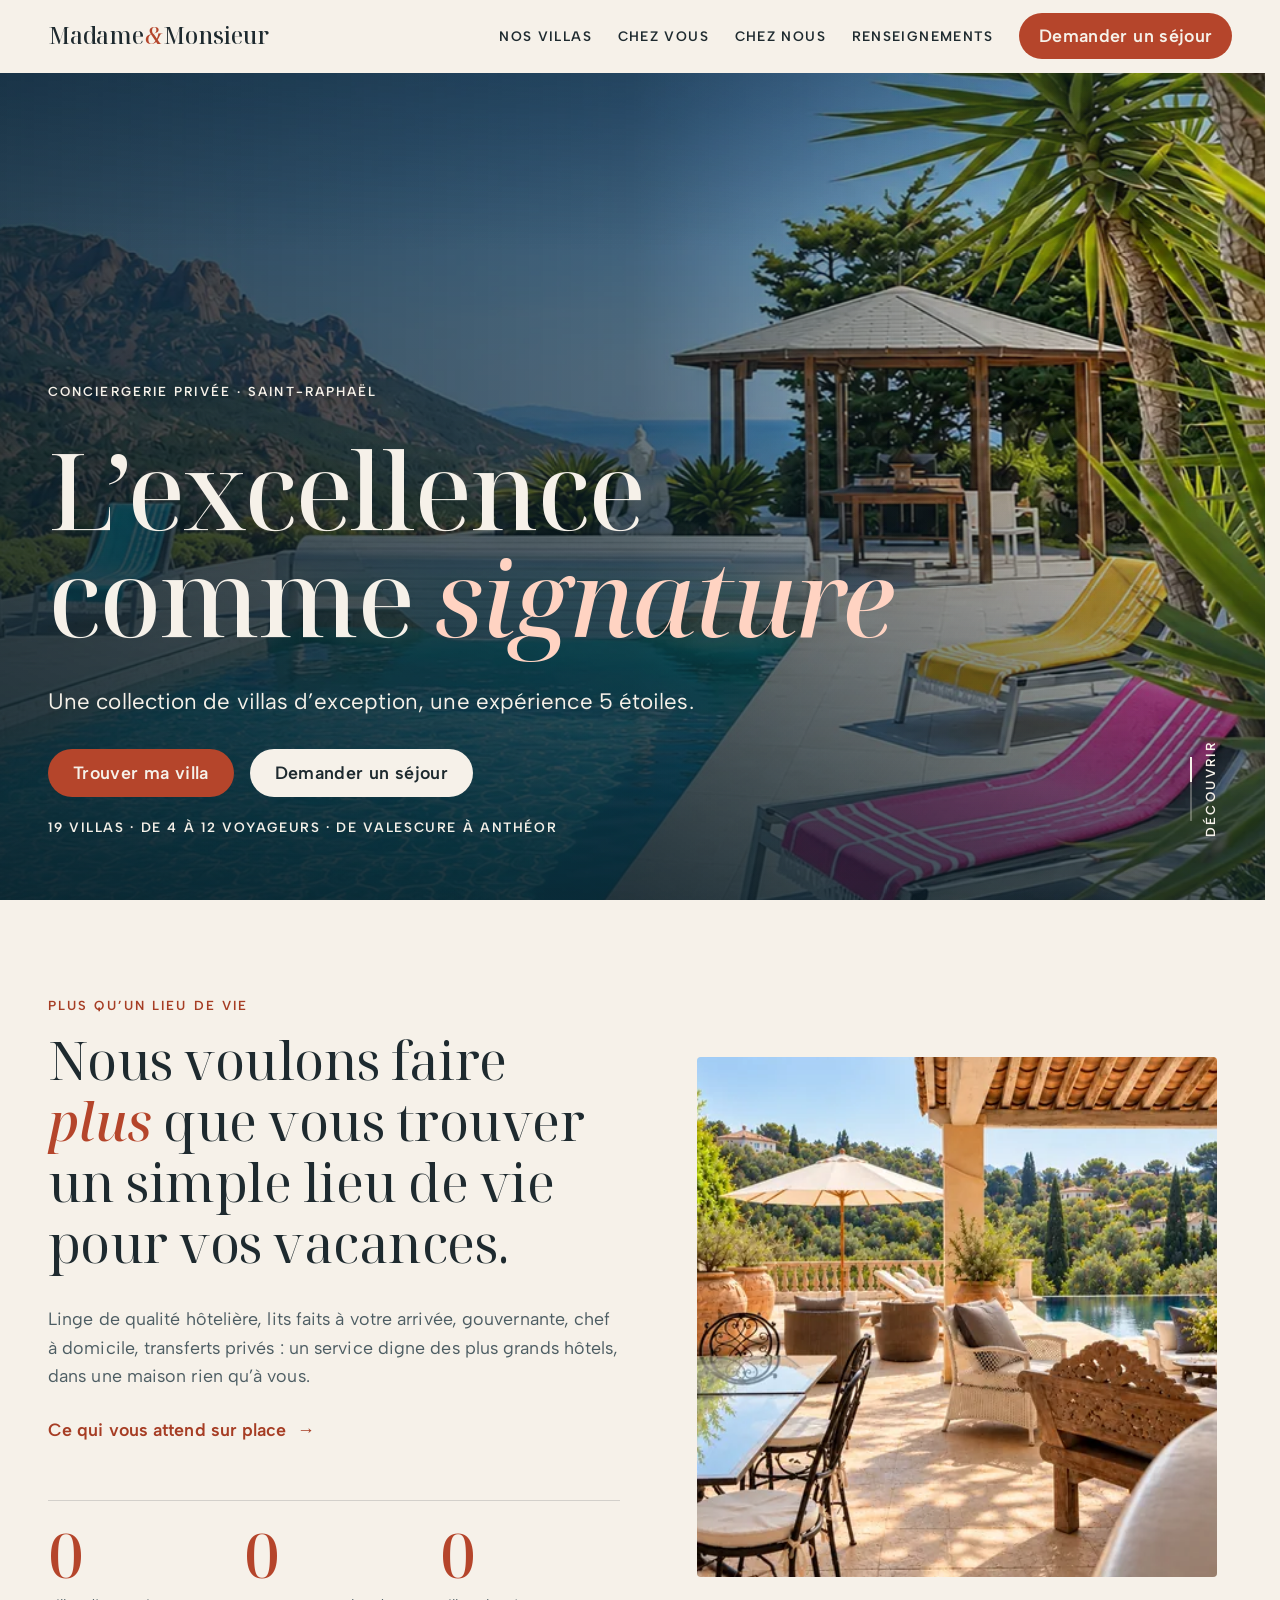
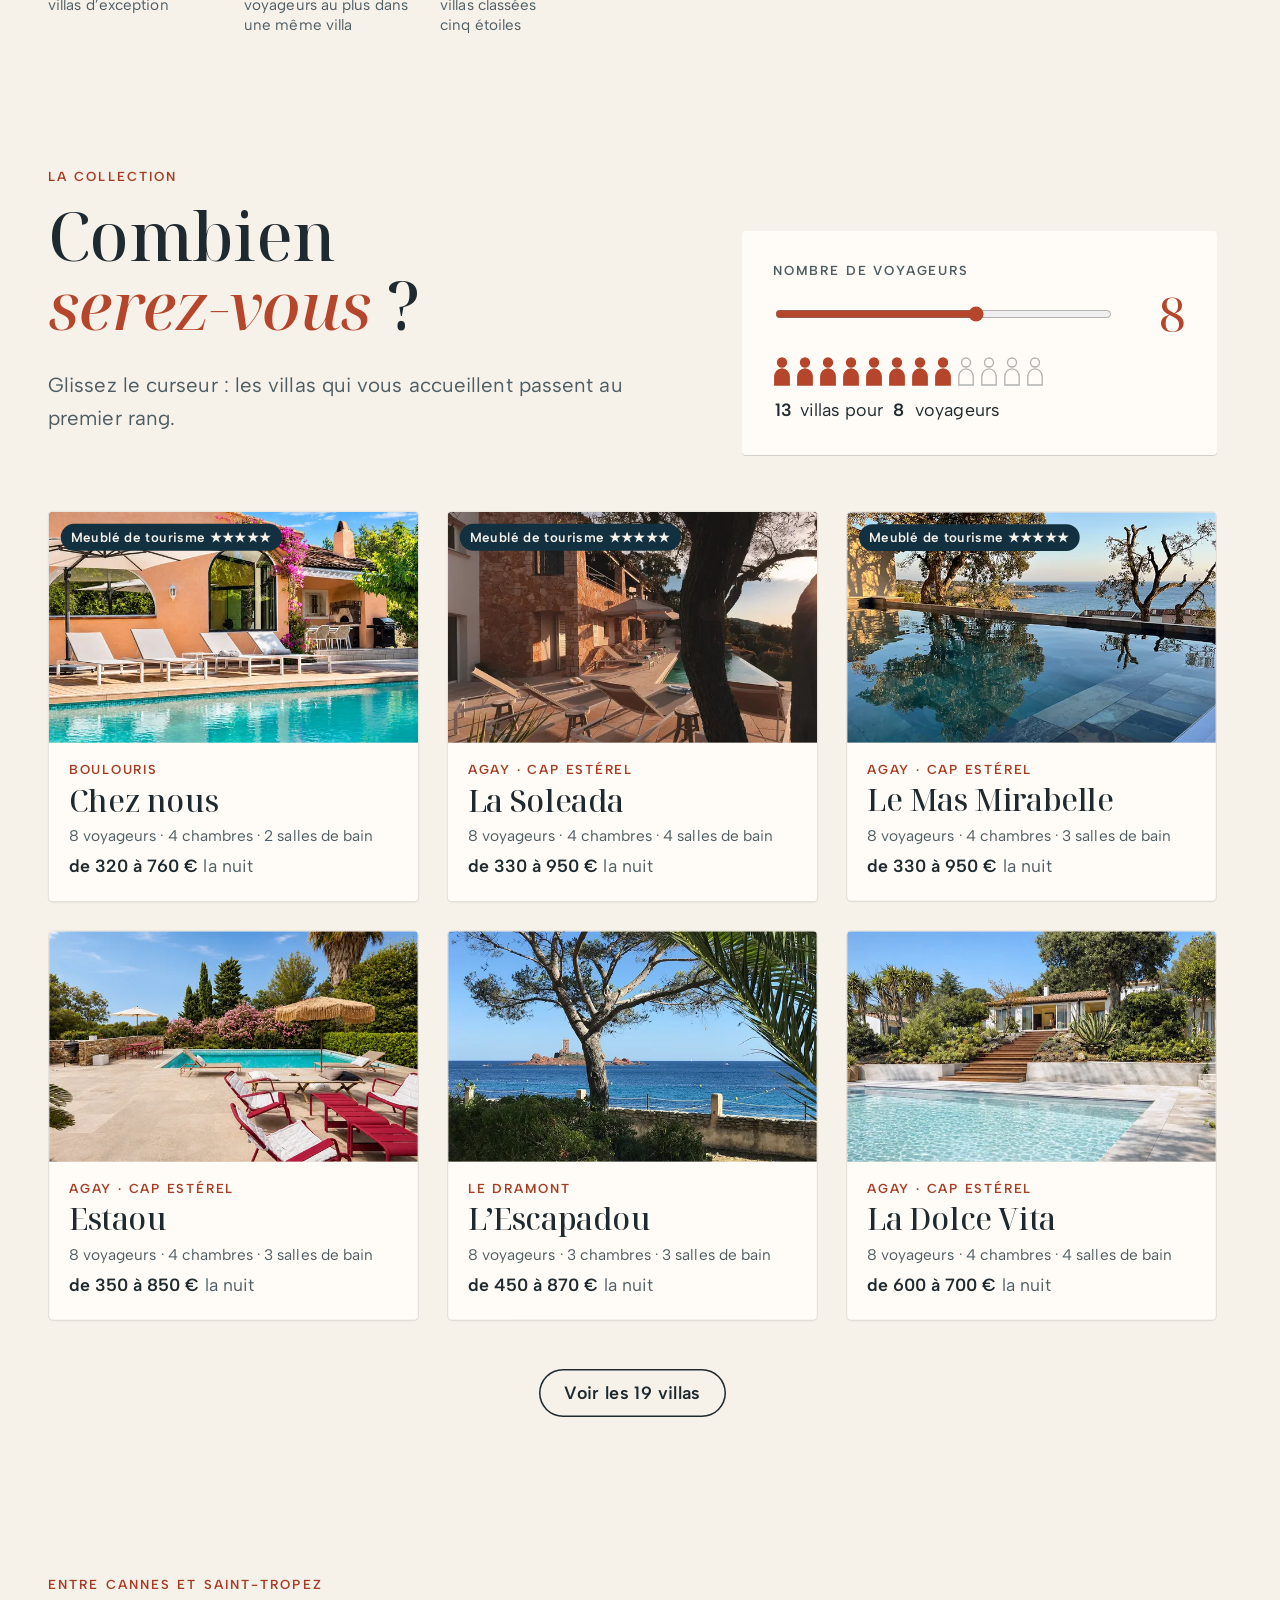
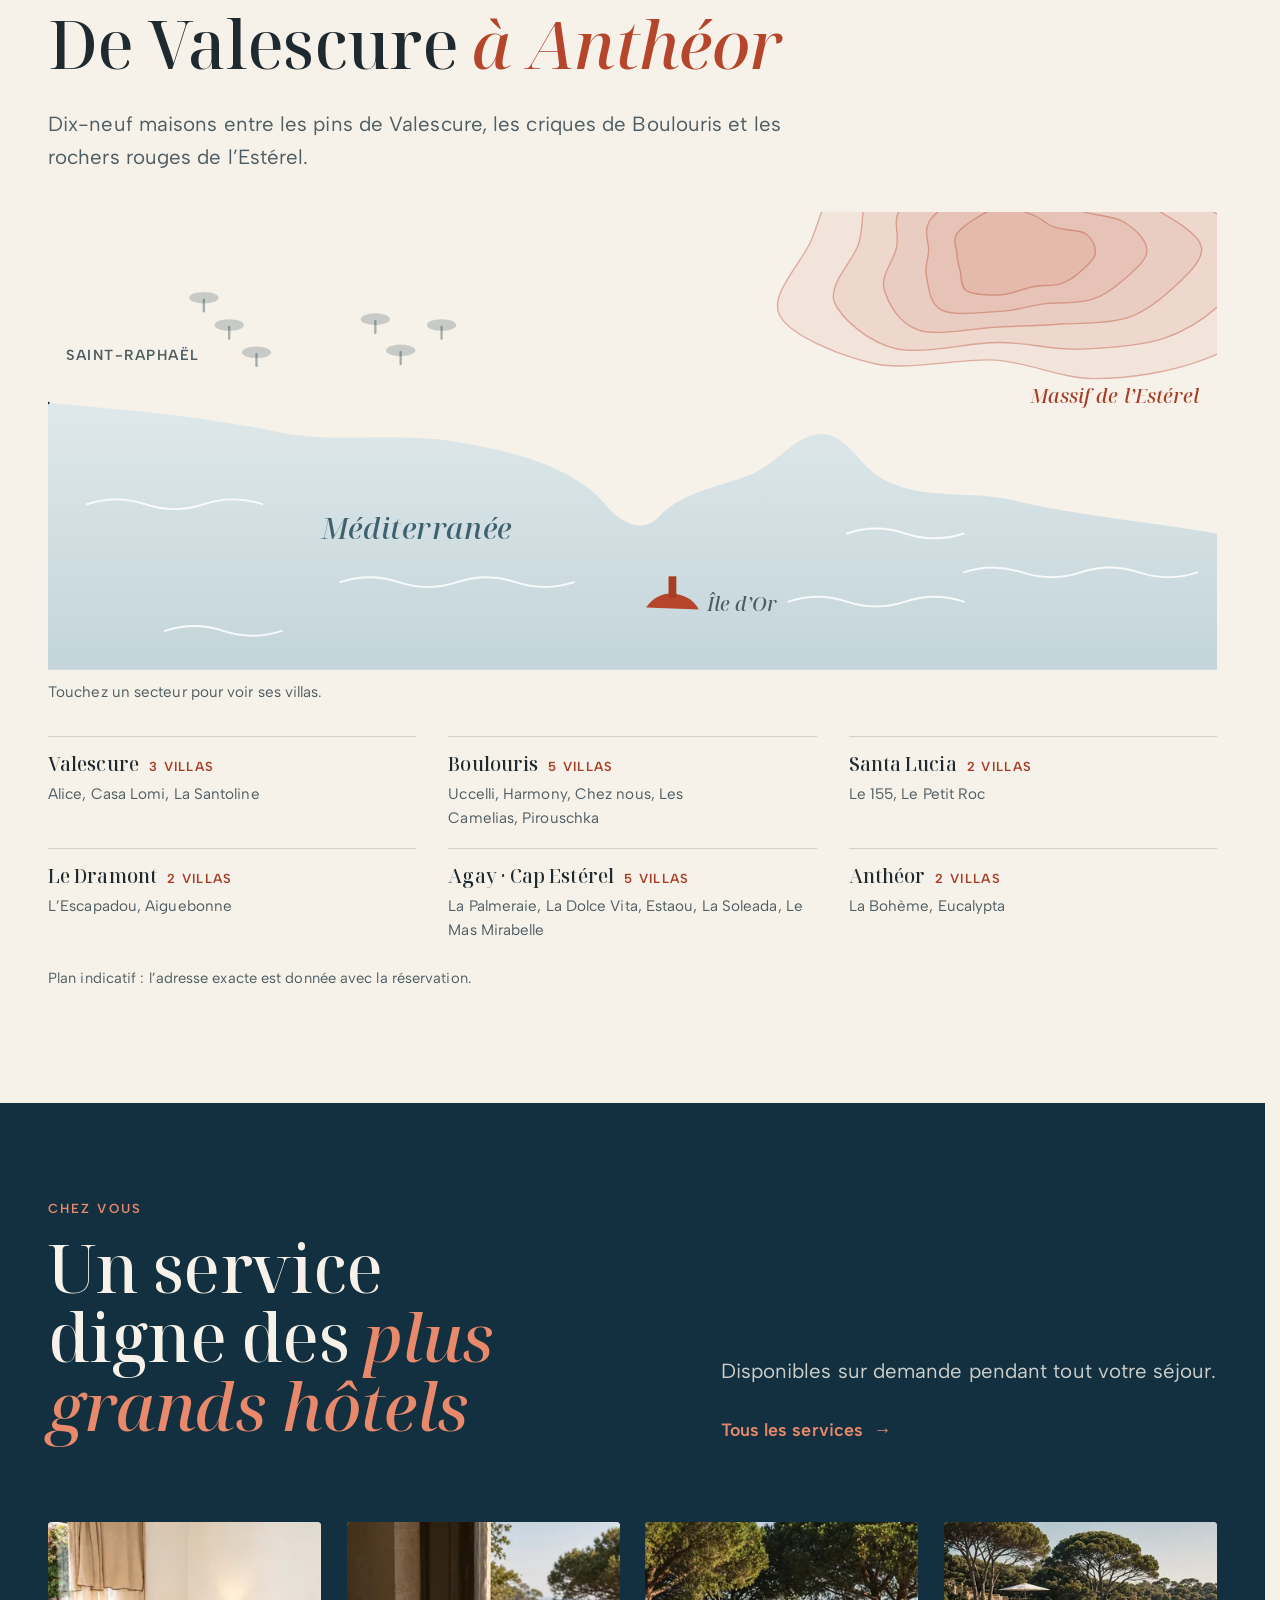
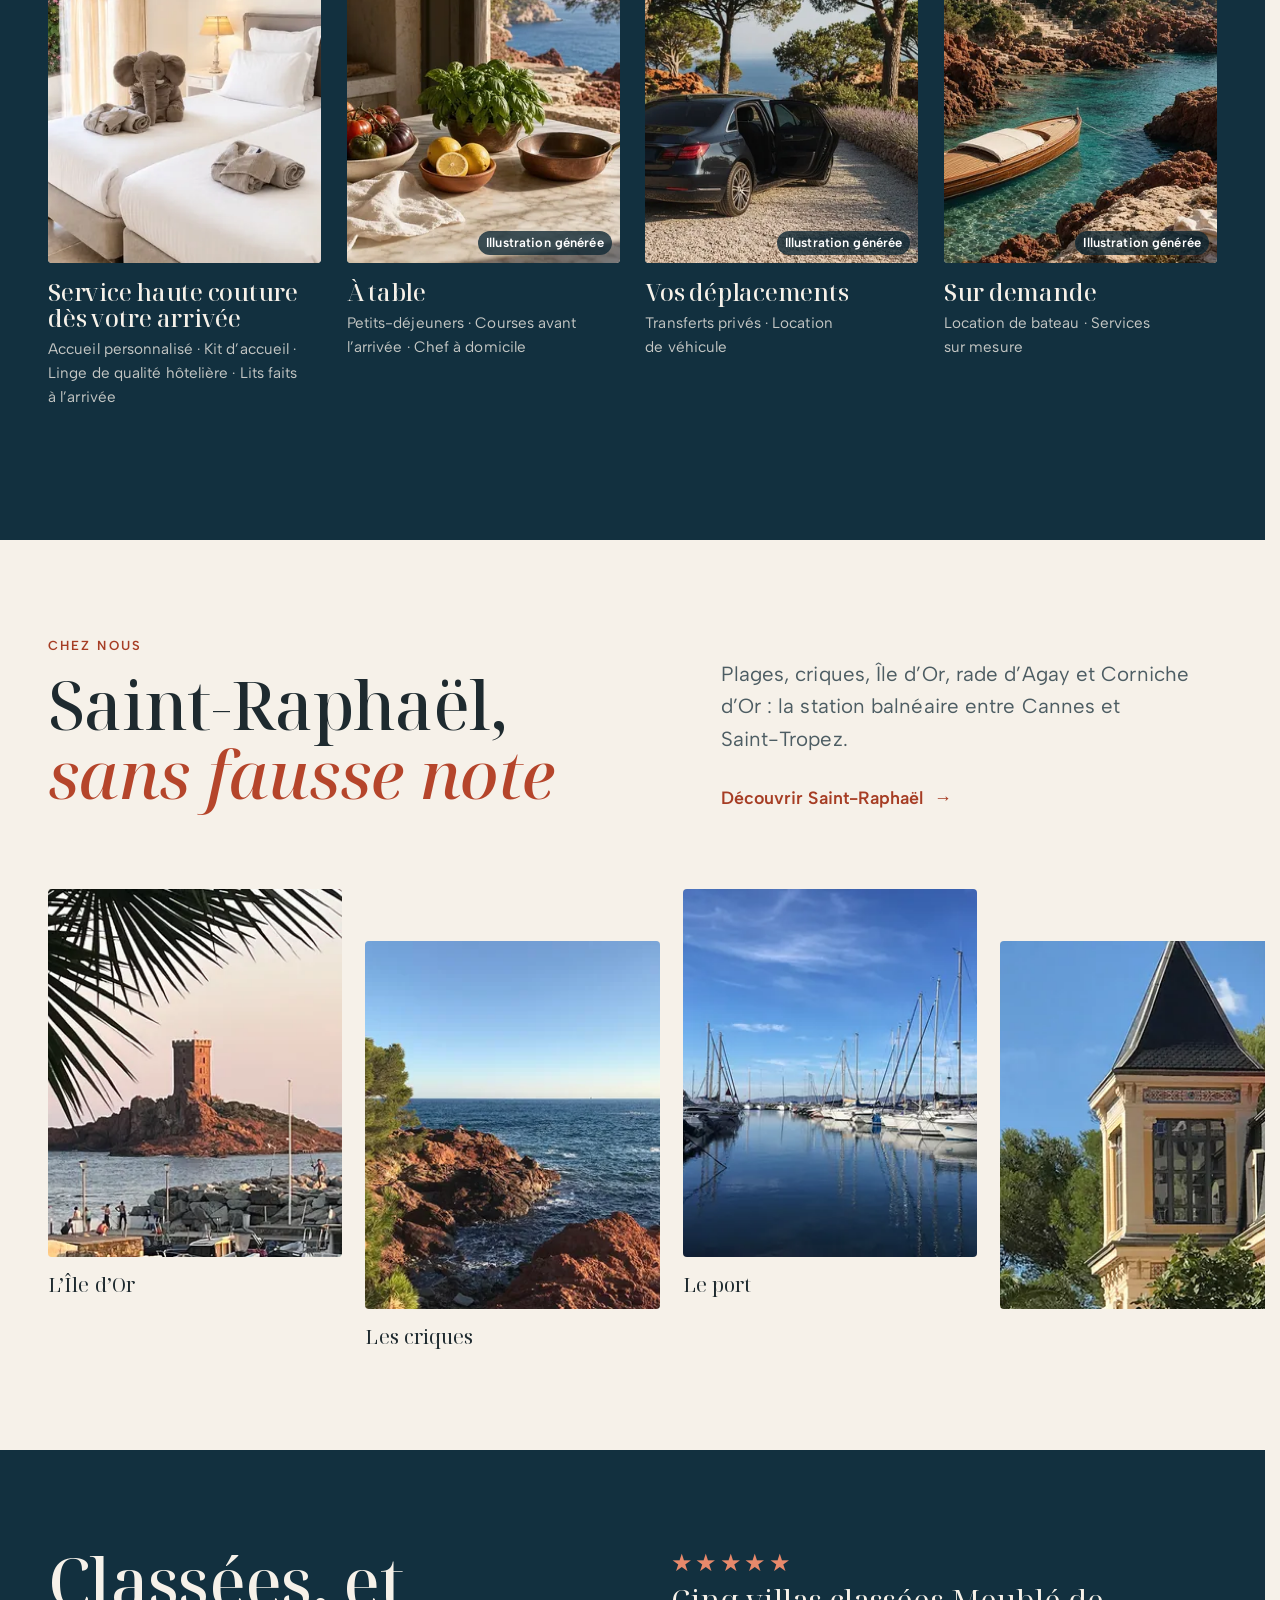
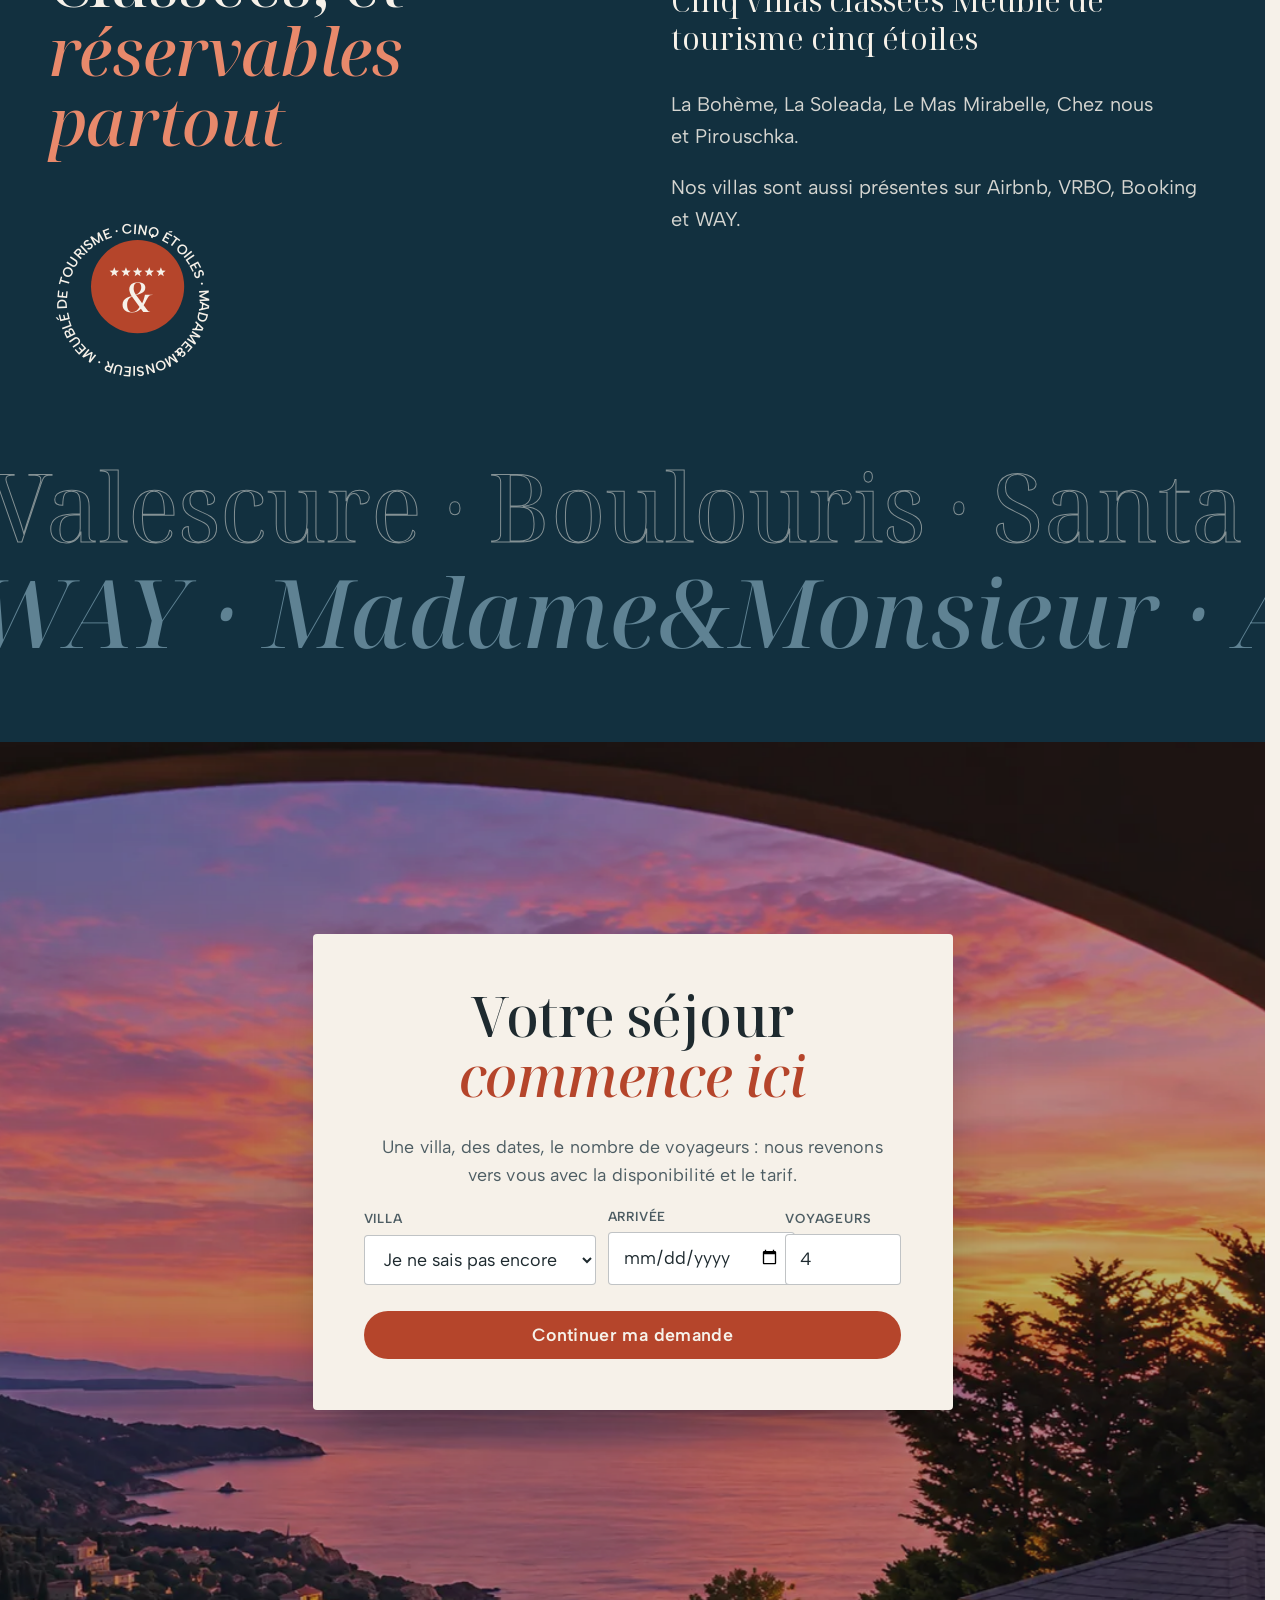
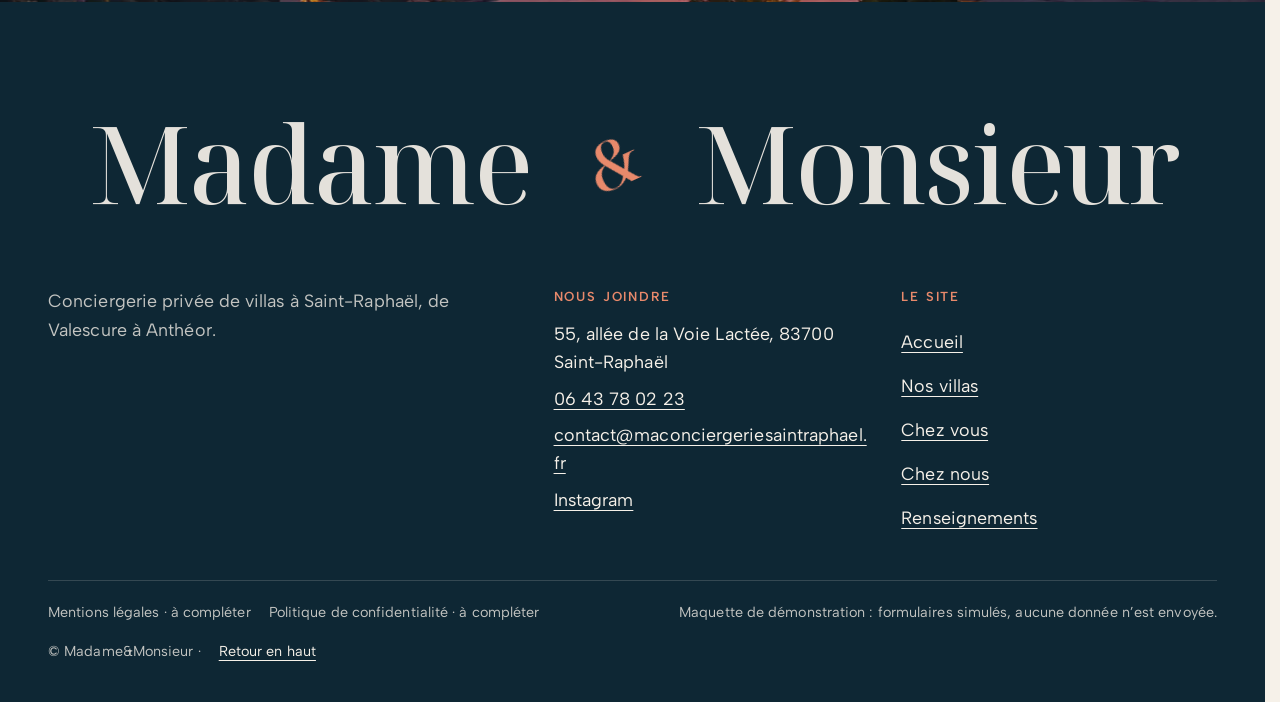
==== commit 715c5b84: "v2 : audit complet et ameliorations Co-Authored-By: Claude Opus 5.5 <noreply@anthropic.com>  Claude-" ====
--- a/index.html
+++ b/index.html
@@ -1,5 +1,5 @@
 <!doctype html>
-<html lang="fr" data-v="1">
+<html lang="fr" data-v="2" data-curseur>
 <head>
 <meta charset="utf-8">
 <meta name="viewport" content="width=device-width, initial-scale=1, viewport-fit=cover">
@@ -35,14 +35,14 @@
 })();</script>
 <link rel="preload" href="/assets/fonts/noto-serif-display-500.woff2" as="font" type="font/woff2" crossorigin>
 <link rel="preload" href="/assets/fonts/albert-sans-400.woff2" as="font" type="font/woff2" crossorigin>
-<link rel="stylesheet" href="/assets/css/socle.css?v=1">
-<link rel="stylesheet" href="/assets/css/site.css?v=1">
-<link rel="modulepreload" href="/assets/js/site.js?v=1">
-<link rel="modulepreload" href="/assets/js/socle/index.js?v=1">
+<link rel="stylesheet" href="/assets/css/socle.css?v=2">
+<link rel="stylesheet" href="/assets/css/site.css?v=2">
+<link rel="modulepreload" href="/assets/js/site.js?v=2">
+<link rel="modulepreload" href="/assets/js/socle/index.js?v=2">
 <script src="/assets/vendor/gsap.min.js" defer></script>
 <script src="/assets/vendor/ScrollTrigger.min.js" defer></script>
 <script src="/assets/vendor/SplitText.min.js" defer></script>
-<script type="module" src="/assets/js/site.js?v=1"></script>
+<script type="module" src="/assets/js/site.js?v=2"></script>
 <meta name="theme-color" content="#f6f1e9">
 <link rel="icon" href="/assets/images/favicon.svg" type="image/svg+xml">
 <link rel="apple-touch-icon" href="/assets/images/apple-touch-icon.png">
@@ -121,14 +121,20 @@
     </p>
     <p class="ouv-info ouv-anim" data-info-cle>19 villas · de 4 à 12 voyageurs · de Valescure à Anthéor</p>
   </div>
+  <a class="ouv-defiler ouv-anim masque-ecran-bas" href="#esprit"><span>Découvrir</span><span class="ouv-defiler-trait" aria-hidden="true" data-boucle-css></span></a>
 </section>
 <section class="manifeste" id="esprit">
   <div class="conteneur manifeste-grille">
     <div class="manifeste-texte">
       <p class="surtitre" data-anime>Plus qu’un lieu de vie</p>
-      <p class="manifeste-grand" data-anime="mots">Nous voulons faire plus que vous trouver un simple lieu de vie pour vos vacances.</p>
+      <p class="manifeste-grand" data-anime="mots">Nous voulons faire <em>plus</em> que vous trouver un simple lieu de vie pour vos vacances.</p>
       <p class="manifeste-suite" data-anime>Linge de qualité hôtelière, lits faits à votre arrivée, gouvernante, chef à domicile, transferts privés : un service digne des plus grands hôtels, dans une maison rien qu’à vous.</p>
       <p data-anime><a href="/chez-vous" class="lien-fleche" data-libelle="Chez vous">Ce qui vous attend sur place</a></p>
+      <ul class="chiffres" data-anime="cascade">
+        <li><strong data-compteur="19">19</strong><span>villas d’exception</span></li>
+        <li><strong data-compteur="12">12</strong><span>voyageurs au plus dans une même villa</span></li>
+        <li><strong data-compteur="5">5</strong><span>villas classées cinq étoiles</span></li>
+      </ul>
     </div>
     <figure class="media manifeste-media" data-fx="parallaxe" data-fx-force="12" style="--cadrage:45% 48%">
   <picture>
@@ -141,15 +147,16 @@
   <div class="conteneur collection-tete">
     <div>
       <p class="surtitre" data-anime>La collection</p>
-      <h2 class="titre-section" data-anime="lignes">Combien serez-vous ?</h2>
+      <h2 class="titre-section" data-anime="lignes">Combien <em>serez-vous</em> ?</h2>
       <p class="chapo" data-anime>Glissez le curseur : les villas qui vous accueillent passent au premier rang.</p>
     </div>
-    <div class="curseur-voyageurs" data-effet="voyageurs" data-curseur-voyageurs>
+    <div class="curseur-voyageurs" data-effet="voyageurs" data-grille="manipuler" data-curseur-voyageurs>
       <label for="nb-voyageurs">Nombre de voyageurs</label>
       <div class="curseur-ligne">
         <input type="range" id="nb-voyageurs" min="2" max="12" step="1" value="8" data-voyageurs-curseur>
         <output for="nb-voyageurs" class="curseur-valeur" data-voyageurs-valeur>8</output>
       </div>
+      <p class="pictos" data-pictos aria-hidden="true"><svg class="picto plein" viewBox="0 0 20 32"><circle cx="10" cy="6" r="5"/><path d="M2 31v-9c0-5 3.5-9 8-9s8 4 8 9v9z"/></svg><svg class="picto plein" viewBox="0 0 20 32"><circle cx="10" cy="6" r="5"/><path d="M2 31v-9c0-5 3.5-9 8-9s8 4 8 9v9z"/></svg><svg class="picto plein" viewBox="0 0 20 32"><circle cx="10" cy="6" r="5"/><path d="M2 31v-9c0-5 3.5-9 8-9s8 4 8 9v9z"/></svg><svg class="picto plein" viewBox="0 0 20 32"><circle cx="10" cy="6" r="5"/><path d="M2 31v-9c0-5 3.5-9 8-9s8 4 8 9v9z"/></svg><svg class="picto plein" viewBox="0 0 20 32"><circle cx="10" cy="6" r="5"/><path d="M2 31v-9c0-5 3.5-9 8-9s8 4 8 9v9z"/></svg><svg class="picto plein" viewBox="0 0 20 32"><circle cx="10" cy="6" r="5"/><path d="M2 31v-9c0-5 3.5-9 8-9s8 4 8 9v9z"/></svg><svg class="picto plein" viewBox="0 0 20 32"><circle cx="10" cy="6" r="5"/><path d="M2 31v-9c0-5 3.5-9 8-9s8 4 8 9v9z"/></svg><svg class="picto plein" viewBox="0 0 20 32"><circle cx="10" cy="6" r="5"/><path d="M2 31v-9c0-5 3.5-9 8-9s8 4 8 9v9z"/></svg><svg class="picto" viewBox="0 0 20 32"><circle cx="10" cy="6" r="5"/><path d="M2 31v-9c0-5 3.5-9 8-9s8 4 8 9v9z"/></svg><svg class="picto" viewBox="0 0 20 32"><circle cx="10" cy="6" r="5"/><path d="M2 31v-9c0-5 3.5-9 8-9s8 4 8 9v9z"/></svg><svg class="picto" viewBox="0 0 20 32"><circle cx="10" cy="6" r="5"/><path d="M2 31v-9c0-5 3.5-9 8-9s8 4 8 9v9z"/></svg><svg class="picto" viewBox="0 0 20 32"><circle cx="10" cy="6" r="5"/><path d="M2 31v-9c0-5 3.5-9 8-9s8 4 8 9v9z"/></svg></p>
       <p class="curseur-resultat" aria-live="polite"><strong data-nb-villas>13</strong> villas pour <strong data-nb-voyageurs>8</strong> voyageurs</p>
     </div>
   </div>
@@ -408,47 +415,45 @@
 <section class="cote" id="cote">
   <div class="conteneur cote-tete">
     <p class="surtitre" data-anime>Entre Cannes et Saint-Tropez</p>
-    <h2 class="titre-section" data-anime="lignes">De Valescure à Anthéor</h2>
+    <h2 class="titre-section" data-anime="lignes">De Valescure <em>à Anthéor</em></h2>
     <p class="chapo" data-anime>Dix-neuf maisons entre les pins de Valescure, les criques de Boulouris et les rochers rouges de l’Estérel.</p>
   </div>
   <div class="conteneur"><div class="cote-carte" data-effet="cote" data-boucle-css>
-  <svg class="cote-svg" viewBox="0 0 1200 470" role="img" aria-labelledby="cote-titre-svg">
+  <div class="cote-cadre" data-cote-cadre><div class="cote-plan">
+  <svg class="cote-svg" viewBox="0 0 1200 470" role="group" aria-labelledby="cote-titre-svg">
     <title id="cote-titre-svg">De Valescure à Anthéor</title>
+    <defs><linearGradient id="cote-profondeur" x1="0" y1="0" x2="0" y2="1"><stop offset="0" stop-color="#dfe8ea"/><stop offset="1" stop-color="#c3d5da"/></linearGradient></defs>
+    <g class="cote-relief"><path d="M1293 30 C1303 51 1287 80 1269 100 C1251 121 1218 140 1185 152 C1153 164 1110 171 1075 171 C1039 171 1010 155 973 152 C935 150 886 163 850 156 C813 148 762 127 751 106 C740 85 773 53 783 30 C793 7 795 -11 809 -30 C823 -48 842 -67 868 -82 C893 -98 925 -112 961 -122 C997 -132 1052 -148 1086 -140 C1121 -133 1147 -98 1168 -79 C1188 -59 1190 -42 1211 -24 C1231 -6 1283 9 1293 30Z"/><path d="M1240 33 C1246 50 1226 72 1210 88 C1194 105 1171 121 1145 130 C1119 138 1084 140 1056 141 C1027 141 1006 134 975 134 C944 134 897 147 869 140 C841 133 814 109 807 92 C801 74 826 51 832 33 C838 15 833 -0 842 -16 C852 -31 870 -45 890 -58 C911 -71 936 -86 965 -93 C994 -100 1039 -108 1066 -100 C1092 -93 1106 -63 1124 -48 C1142 -33 1156 -26 1175 -13 C1194 1 1234 16 1240 33Z"/><path d="M1184 36 C1187 49 1168 66 1155 78 C1142 90 1126 103 1107 109 C1087 115 1061 114 1039 115 C1017 117 1001 117 976 118 C952 119 912 128 893 121 C873 114 862 93 858 78 C855 64 869 49 871 36 C874 23 867 10 874 -2 C880 -14 896 -25 912 -35 C928 -45 947 -60 969 -64 C992 -68 1026 -68 1046 -62 C1066 -55 1072 -33 1088 -23 C1103 -13 1124 -11 1140 -1 C1156 8 1182 23 1184 36Z"/><path d="M1128 39 C1129 49 1115 60 1106 68 C1096 77 1085 86 1071 90 C1058 94 1039 93 1024 94 C1008 96 995 101 978 102 C960 103 931 107 918 101 C905 95 904 78 902 67 C899 57 904 48 904 39 C904 30 899 20 904 11 C908 2 920 -6 931 -13 C943 -21 958 -32 974 -34 C990 -36 1013 -32 1028 -27 C1042 -21 1045 -8 1058 -2 C1071 4 1092 3 1104 10 C1116 17 1128 29 1128 39Z"/><path d="M1075 42 C1075 48 1067 55 1061 60 C1055 66 1047 71 1039 74 C1030 76 1020 75 1010 77 C1000 79 990 84 979 85 C968 86 950 85 943 81 C936 77 938 65 936 59 C934 52 933 48 933 42 C932 36 929 30 932 24 C935 18 942 13 950 8 C958 3 968 -4 978 -5 C988 -6 1002 -0 1011 3 C1020 6 1023 12 1032 15 C1041 19 1058 18 1065 22 C1072 27 1076 36 1075 42Z"/></g>
+    <g class="cote-pins"><g transform="translate(186 118)"><path d="M0 0 v12"/><ellipse cx="0" cy="-2" rx="15" ry="6"/></g><g transform="translate(214 146)"><path d="M0 0 v12"/><ellipse cx="0" cy="-2" rx="15" ry="6"/></g><g transform="translate(336 112)"><path d="M0 0 v12"/><ellipse cx="0" cy="-2" rx="15" ry="6"/></g><g transform="translate(362 144)"><path d="M0 0 v12"/><ellipse cx="0" cy="-2" rx="15" ry="6"/></g><g transform="translate(404 118)"><path d="M0 0 v12"/><ellipse cx="0" cy="-2" rx="15" ry="6"/></g><g transform="translate(160 90)"><path d="M0 0 v12"/><ellipse cx="0" cy="-2" rx="15" ry="6"/></g></g>
     <path class="cote-mer" d="M0 196 C 120 206 180 214 236 226 C 300 238 360 226 420 236 C 480 246 540 262 572 300 C 590 322 612 330 628 312 C 650 288 690 282 720 270 C 750 258 766 230 792 228 C 820 226 832 262 860 276 C 900 296 950 286 990 296 C 1060 312 1130 318 1200 330 L 1200 470 L 0 470 Z"/>
-    <path class="cote-esterel" d="M700 0 L 742 58 L 768 40 L 806 112 L 838 84 L 872 150 L 906 118 L 948 176 L 982 138 L 1020 196 L 1060 150 L 1098 206 L 1140 168 L 1200 232 L 1200 0 Z"/>
-    <text class="cote-ville" x="18" y="172">Saint-Raphaël</text>
+    <g class="cote-vagues" aria-hidden="true">
+      <path d="M40 300 q 30 -10 60 0 t 60 0 t 60 0"/><path d="M300 380 q 30 -10 60 0 t 60 0 t 60 0 t 60 0"/>
+      <path d="M760 400 q 30 -10 60 0 t 60 0 t 60 0"/><path d="M940 370 q 30 -10 60 0 t 60 0 t 60 0 t 60 0"/>
+      <path d="M120 430 q 30 -10 60 0 t 60 0"/><path d="M820 330 q 30 -10 60 0 t 60 0"/>
+    </g>
     <path class="cote-trait" data-cote-trait d="M0 196 C 120 206 180 214 236 226 C 300 238 360 226 420 236 C 480 246 540 262 572 300 C 590 322 612 330 628 312 C 650 288 690 282 720 270 C 750 258 766 230 792 228 C 820 226 832 262 860 276 C 900 296 950 286 990 296 C 1060 312 1130 318 1200 330"/>
-    <g class="cote-ile" transform="translate(632 392)"><path d="M-26 6 C -18 -6 -6 -10 4 -8 C 16 -6 24 0 28 8 Z"/><rect x="-3" y="-26" width="8" height="22"/></g>
-    <text class="cote-legende" x="660" y="430">Île d’Or</text>
-    <text class="cote-legende cote-legende--mer" x="250" y="380">Méditerranée</text>
-    <text class="cote-legende cote-legende--esterel" x="1180" y="40" text-anchor="end">Massif de l’Estérel</text>
-    <g class="cote-repere" data-superpose data-repere="valescure" style="--i:0" transform="translate(250 92)">
-      <circle class="cote-halo" r="22"></circle><circle class="cote-point" r="7"></circle>
-      <text class="cote-nom" x="0" y="-46" text-anchor="middle">Valescure</text>
-      <text class="cote-nb" x="0" y="-72" text-anchor="middle">3 villas</text>
-    </g><g class="cote-repere" data-superpose data-repere="boulouris" style="--i:1" transform="translate(418 214)">
-      <circle class="cote-halo" r="22"></circle><circle class="cote-point" r="7"></circle>
-      <text class="cote-nom" x="0" y="46" text-anchor="middle">Boulouris</text>
-      <text class="cote-nb" x="0" y="70" text-anchor="middle">5 villas</text>
-    </g><g class="cote-repere" data-superpose data-repere="santa-lucia" style="--i:2" transform="translate(230 222)">
-      <circle class="cote-halo" r="22"></circle><circle class="cote-point" r="7"></circle>
-      <text class="cote-nom" x="0" y="46" text-anchor="middle">Santa Lucia</text>
-      <text class="cote-nb" x="0" y="70" text-anchor="middle">2 villas</text>
-    </g><g class="cote-repere" data-superpose data-repere="dramont" style="--i:3" transform="translate(602 292)">
-      <circle class="cote-halo" r="22"></circle><circle class="cote-point" r="7"></circle>
-      <text class="cote-nom" x="0" y="46" text-anchor="middle">Le Dramont</text>
-      <text class="cote-nb" x="0" y="70" text-anchor="middle">2 villas</text>
-    </g><g class="cote-repere" data-superpose data-repere="agay" style="--i:4" transform="translate(790 236)">
-      <circle class="cote-halo" r="22"></circle><circle class="cote-point" r="7"></circle>
-      <text class="cote-nom" x="0" y="46" text-anchor="middle">Agay · Cap Estérel</text>
-      <text class="cote-nb" x="0" y="70" text-anchor="middle">5 villas</text>
-    </g><g class="cote-repere" data-superpose data-repere="antheor" style="--i:5" transform="translate(985 262)">
-      <circle class="cote-halo" r="22"></circle><circle class="cote-point" r="7"></circle>
-      <text class="cote-nom" x="0" y="46" text-anchor="middle">Anthéor</text>
-      <text class="cote-nb" x="0" y="70" text-anchor="middle">2 villas</text>
-    </g>
+    <g class="cote-ile" transform="translate(640 400)"><path d="M-26 6 C -18 -6 -6 -10 4 -8 C 16 -6 24 0 28 8 Z"/><rect x="-3" y="-26" width="8" height="22"/></g>
+    <text class="cote-legende" x="676" y="410">Île d’Or</text>
+    <text class="cote-legende cote-legende--mer" x="280" y="336">Méditerranée</text>
+    <text class="cote-legende cote-legende--esterel" x="1182" y="196" text-anchor="end">Massif de l’Estérel</text>
+    <text class="cote-ville" x="18" y="152">Saint-Raphaël</text>
   </svg>
-  <ul class="cote-liste"><li data-secteur-liste="valescure"><strong>Valescure</strong> <span>Alice, Casa Lomi, La Santoline</span></li><li data-secteur-liste="boulouris"><strong>Boulouris</strong> <span>Uccelli, Harmony, Chez nous, Les Camelias, Pirouschka</span></li><li data-secteur-liste="santa-lucia"><strong>Santa Lucia</strong> <span>Le 155, Le Petit Roc</span></li><li data-secteur-liste="dramont"><strong>Le Dramont</strong> <span>L’Escapadou, Aiguebonne</span></li><li data-secteur-liste="agay"><strong>Agay · Cap Estérel</strong> <span>La Palmeraie, La Dolce Vita, Estaou, La Soleada, Le Mas Mirabelle</span></li><li data-secteur-liste="antheor"><strong>Anthéor</strong> <span>La Bohème, Eucalypta</span></li></ul>
+  <a class="cote-repere" href="/nos-villas?secteur=valescure#catalogue" data-libelle="Nos villas" data-superpose data-repere="valescure" data-x="0.218" style="--i:0; left:21.83%; top:25.11%" aria-label="Valescure : 3 villas">
+      <span class="cote-halo" aria-hidden="true"></span><span class="cote-point" aria-hidden="true">3</span><span class="cote-nom" aria-hidden="true">Valescure</span>
+    </a><a class="cote-repere" href="/nos-villas?secteur=boulouris#catalogue" data-libelle="Nos villas" data-superpose data-repere="boulouris" data-x="0.350" style="--i:1; left:35.00%; top:50.21%" aria-label="Boulouris : 5 villas">
+      <span class="cote-halo" aria-hidden="true"></span><span class="cote-point" aria-hidden="true">5</span><span class="cote-nom" aria-hidden="true">Boulouris</span>
+    </a><a class="cote-repere" href="/nos-villas?secteur=santa-lucia#catalogue" data-libelle="Nos villas" data-superpose data-repere="santa-lucia" data-x="0.178" style="--i:2; left:17.83%; top:47.23%" aria-label="Santa Lucia : 2 villas">
+      <span class="cote-halo" aria-hidden="true"></span><span class="cote-point" aria-hidden="true">2</span><span class="cote-nom" aria-hidden="true">Santa Lucia</span>
+    </a><a class="cote-repere" href="/nos-villas?secteur=dramont#catalogue" data-libelle="Nos villas" data-superpose data-repere="dramont" data-x="0.505" style="--i:3; left:50.50%; top:68.51%" aria-label="Le Dramont : 2 villas">
+      <span class="cote-halo" aria-hidden="true"></span><span class="cote-point" aria-hidden="true">2</span><span class="cote-nom" aria-hidden="true">Le Dramont</span>
+    </a><a class="cote-repere" href="/nos-villas?secteur=agay#catalogue" data-libelle="Nos villas" data-superpose data-repere="agay" data-x="0.658" style="--i:4; left:65.83%; top:48.72%" aria-label="Agay · Cap Estérel : 5 villas">
+      <span class="cote-halo" aria-hidden="true"></span><span class="cote-point" aria-hidden="true">5</span><span class="cote-nom" aria-hidden="true">Agay · Cap Estérel</span>
+    </a><a class="cote-repere" href="/nos-villas?secteur=antheor#catalogue" data-libelle="Nos villas" data-superpose data-repere="antheor" data-x="0.825" style="--i:5; left:82.50%; top:63.19%" aria-label="Anthéor : 2 villas">
+      <span class="cote-halo" aria-hidden="true"></span><span class="cote-point" aria-hidden="true">2</span><span class="cote-nom" aria-hidden="true">Anthéor</span>
+    </a>
+  </div></div>
+  <p class="cote-consigne">Touchez un secteur pour voir ses villas.</p>
+  <ul class="cote-liste"><li><a href="/nos-villas?secteur=valescure#catalogue" data-libelle="Nos villas" data-secteur-liste="valescure"><strong>Valescure</strong> <span class="cote-liste-nb">3 villas</span> <span class="cote-liste-noms">Alice, Casa Lomi, La Santoline</span></a></li><li><a href="/nos-villas?secteur=boulouris#catalogue" data-libelle="Nos villas" data-secteur-liste="boulouris"><strong>Boulouris</strong> <span class="cote-liste-nb">5 villas</span> <span class="cote-liste-noms">Uccelli, Harmony, Chez nous, Les Camelias, Pirouschka</span></a></li><li><a href="/nos-villas?secteur=santa-lucia#catalogue" data-libelle="Nos villas" data-secteur-liste="santa-lucia"><strong>Santa Lucia</strong> <span class="cote-liste-nb">2 villas</span> <span class="cote-liste-noms">Le 155, Le Petit Roc</span></a></li><li><a href="/nos-villas?secteur=dramont#catalogue" data-libelle="Nos villas" data-secteur-liste="dramont"><strong>Le Dramont</strong> <span class="cote-liste-nb">2 villas</span> <span class="cote-liste-noms">L’Escapadou, Aiguebonne</span></a></li><li><a href="/nos-villas?secteur=agay#catalogue" data-libelle="Nos villas" data-secteur-liste="agay"><strong>Agay · Cap Estérel</strong> <span class="cote-liste-nb">5 villas</span> <span class="cote-liste-noms">La Palmeraie, La Dolce Vita, Estaou, La Soleada, Le Mas Mirabelle</span></a></li><li><a href="/nos-villas?secteur=antheor#catalogue" data-libelle="Nos villas" data-secteur-liste="antheor"><strong>Anthéor</strong> <span class="cote-liste-nb">2 villas</span> <span class="cote-liste-noms">La Bohème, Eucalypta</span></a></li></ul>
 </div></div>
   <p class="conteneur note">Plan indicatif : l’adresse exacte est donnée avec la réservation.</p>
 </section>
@@ -456,7 +461,7 @@
   <div class="conteneur apercu-tete">
     <div>
       <p class="surtitre" data-anime>Chez vous</p>
-      <h2 class="titre-section" data-anime="lignes">Un service digne des plus grands hôtels</h2>
+      <h2 class="titre-section" data-anime="lignes">Un service digne des <em>plus grands hôtels</em></h2>
     </div>
     <div>
       <p class="chapo" data-anime>Disponibles sur demande pendant tout votre séjour.</p>
@@ -473,26 +478,26 @@
       <h3>Service haute couture dès votre arrivée</h3>
       <p>Accueil personnalisé · Kit d’accueil · Linge de qualité hôtelière · Lits faits à l’arrivée</p>
     </li><li class="apercu-carte">
-      <figure class="media apercu-media" style="--cadrage:54% 51%">
-  <picture>
-    <img src="/assets/images/service-chef-1168.webp" srcset="/assets/images/service-chef-640.webp 640w, /assets/images/service-chef-960.webp 960w, /assets/images/service-chef-1168.webp 1168w" sizes="(max-width: 760px) 92vw, 25vw" alt="Tomates anciennes, huile d’olive, basilic et casserole de cuivre sur un plan de marbre" width="1168" height="779" loading="lazy" decoding="async">
-  </picture>
+      <figure class="media apercu-media" data-grok style="--cadrage:54% 51%">
+  <picture>
+    <img src="/assets/images/grok/service-chef-1168.webp" srcset="/assets/images/grok/service-chef-640.webp 640w, /assets/images/grok/service-chef-960.webp 960w, /assets/images/grok/service-chef-1168.webp 1168w" sizes="(max-width: 760px) 92vw, 25vw" alt="Tomates anciennes, huile d’olive, basilic et casserole de cuivre sur un plan de marbre" width="1168" height="779" loading="lazy" decoding="async">
+  </picture><figcaption class="mention-ia">Illustration générée</figcaption>
 </figure>
       <h3>À table</h3>
       <p>Petits-déjeuners · Courses avant l’arrivée · Chef à domicile</p>
     </li><li class="apercu-carte">
-      <figure class="media apercu-media" style="--cadrage:49% 50%">
-  <picture>
-    <img src="/assets/images/service-transfert-1168.webp" srcset="/assets/images/service-transfert-640.webp 640w, /assets/images/service-transfert-960.webp 960w, /assets/images/service-transfert-1168.webp 1168w" sizes="(max-width: 760px) 92vw, 25vw" alt="Berline sombre portière ouverte dans une allée de lavande" width="1168" height="779" loading="lazy" decoding="async">
-  </picture>
+      <figure class="media apercu-media" data-grok style="--cadrage:49% 50%">
+  <picture>
+    <img src="/assets/images/grok/service-transfert-1168.webp" srcset="/assets/images/grok/service-transfert-640.webp 640w, /assets/images/grok/service-transfert-960.webp 960w, /assets/images/grok/service-transfert-1168.webp 1168w" sizes="(max-width: 760px) 92vw, 25vw" alt="Berline sombre portière ouverte dans une allée de lavande" width="1168" height="779" loading="lazy" decoding="async">
+  </picture><figcaption class="mention-ia">Illustration générée</figcaption>
 </figure>
       <h3>Vos déplacements</h3>
       <p>Transferts privés · Location de véhicule</p>
     </li><li class="apercu-carte">
-      <figure class="media apercu-media" style="--cadrage:67% 41%">
-  <picture>
-    <img src="/assets/images/service-bateau-1168.webp" srcset="/assets/images/service-bateau-640.webp 640w, /assets/images/service-bateau-960.webp 960w, /assets/images/service-bateau-1168.webp 1168w" sizes="(max-width: 760px) 92vw, 25vw" alt="Bateau en bois amarré dans une crique turquoise entre des rochers rouges" width="1168" height="779" loading="lazy" decoding="async">
-  </picture>
+      <figure class="media apercu-media" data-grok style="--cadrage:67% 41%">
+  <picture>
+    <img src="/assets/images/grok/service-bateau-1168.webp" srcset="/assets/images/grok/service-bateau-640.webp 640w, /assets/images/grok/service-bateau-960.webp 960w, /assets/images/grok/service-bateau-1168.webp 1168w" sizes="(max-width: 760px) 92vw, 25vw" alt="Bateau en bois amarré dans une crique turquoise entre des rochers rouges" width="1168" height="779" loading="lazy" decoding="async">
+  </picture><figcaption class="mention-ia">Illustration générée</figcaption>
 </figure>
       <h3>Sur demande</h3>
       <p>Location de bateau · Services sur mesure</p>
@@ -503,7 +508,7 @@
   <div class="conteneur apercu-tete">
     <div>
       <p class="surtitre" data-anime>Chez nous</p>
-      <h2 class="titre-section" data-anime="lignes">Saint-Raphaël, sans fausse note</h2>
+      <h2 class="titre-section" data-anime="lignes">Saint-Raphaël, <em>sans fausse note</em></h2>
     </div>
     <div>
       <p class="chapo" data-anime>Plages, criques, Île d’Or, rade d’Agay et Corniche d’Or : la station balnéaire entre Cannes et Saint-Tropez.</p>
@@ -550,7 +555,16 @@
 </section>
 <section class="confiance" id="confiance">
   <div class="conteneur confiance-grille">
-    <h2 class="titre-section" data-anime="lignes">Classées, et réservables partout</h2>
+    <div class="confiance-tete">
+      <h2 class="titre-section" data-anime="lignes">Classées, et <em>réservables partout</em></h2>
+      <svg class="macaron" viewBox="0 0 200 200" aria-hidden="true" data-effet="macaron">
+        <defs><path id="macaron-cercle" d="M100 100 m-74 0 a74 74 0 1 1 148 0 a74 74 0 1 1 -148 0"/></defs>
+        <g class="macaron-tour"><text><textPath href="#macaron-cercle" textLength="462">Meublé de tourisme · cinq étoiles · Madame&amp;Monsieur · </textPath></text></g>
+        <circle cx="100" cy="100" r="52" class="macaron-disque"/>
+        <path class="macaron-etoiles" d="M74.0 78.4 L75.4 82.1 L79.3 82.3 L76.2 84.7 L77.3 88.5 L74.0 86.3 L70.7 88.5 L71.8 84.7 L68.7 82.3 L72.6 82.1Z M87.0 78.4 L88.4 82.1 L92.3 82.3 L89.2 84.7 L90.3 88.5 L87.0 86.3 L83.7 88.5 L84.8 84.7 L81.7 82.3 L85.6 82.1Z M100.0 78.4 L101.4 82.1 L105.3 82.3 L102.2 84.7 L103.3 88.5 L100.0 86.3 L96.7 88.5 L97.8 84.7 L94.7 82.3 L98.6 82.1Z M113.0 78.4 L114.4 82.1 L118.3 82.3 L115.2 84.7 L116.3 88.5 L113.0 86.3 L109.7 88.5 L110.8 84.7 L107.7 82.3 L111.6 82.1Z M126.0 78.4 L127.4 82.1 L131.3 82.3 L128.2 84.7 L129.3 88.5 L126.0 86.3 L122.7 88.5 L123.8 84.7 L120.7 82.3 L124.6 82.1Z"/>
+        <path class="macaron-amp" d="M93.5 128.9Q90 128.9 87.7 127.8Q85.4 126.6 84.3 124.7Q83.2 122.9 83.2 120.4Q83.2 117.5 84.5 115.5Q85.8 113.6 88.1 112.4Q90.5 111.2 93.4 110.7Q92 108.4 91.4 106.6Q90.7 104.8 90.7 103.1Q90.7 100.5 91.9 98.7Q93.1 96.9 95.4 96Q97.6 95.1 100.6 95.1Q103.4 95.1 105.1 95.9Q106.9 96.7 107.7 98Q108.6 99.3 108.6 101.1Q108.6 103.4 107.5 104.9Q106.4 106.4 104.1 107.4Q101.9 108.5 98.3 109.4L105.1 118.6Q106 116.7 106.7 114.7Q107.4 112.6 107.8 110.8L108.2 109H116.8L116.7 109.5H116.1Q114.8 109.5 113.9 109.8Q113 110.2 112.3 111.1Q111.6 112 110.7 113.7Q109.8 115.4 108.8 117.3Q107.9 119.1 106.8 120.9L109.7 124.7Q110.9 126.4 111.7 127.2Q112.4 128 113.6 128H114L113.9 128.4H106.3L103.7 124.8Q101.9 126.5 99.4 127.7Q96.9 128.9 93.5 128.9ZM94.1 128.4Q96.7 128.4 98.7 126.9Q100.7 125.3 102.2 122.8L93.7 111Q91.8 112 90.6 113.3Q89.4 114.6 88.9 116.3Q88.3 117.9 88.3 120.3Q88.3 122.7 89 124.6Q89.7 126.4 91 127.4Q92.2 128.4 94.1 128.4ZM98.1 109.1Q100.3 107.8 101.7 106.5Q103 105.3 103.5 103.9Q104.1 102.5 104.1 100.7Q104.1 98.5 103.2 97Q102.3 95.6 100.4 95.6Q98 95.6 96.8 97.2Q95.6 98.8 95.6 102.2Q95.6 103.3 95.9 104.3Q96.1 105.4 96.6 106.6Q97.2 107.7 98.1 109.1Z"/>
+      </svg>
+    </div>
     <div class="confiance-texte" data-anime="cascade">
       <p class="confiance-etoiles"><span class="etoiles" aria-hidden="true">★★★★★</span> Cinq villas classées Meublé de tourisme cinq étoiles</p>
       <p>La Bohème, La Soleada, Le Mas Mirabelle, Chez nous et Pirouschka.</p>
@@ -569,7 +583,7 @@
   </picture>
 </figure>
   <div class="appel-carte">
-    <h2 data-anime="lignes">Votre séjour commence ici</h2>
+    <h2 data-anime="lignes">Votre séjour <em>commence ici</em></h2>
     <p data-anime>Une villa, des dates, le nombre de voyageurs : nous revenons vers vous avec la disponibilité et le tarif.</p>
     <form class="mini-demande" action="/renseignements" method="get" data-mini-demande data-anime>
       <div class="champ"><label for="m-villa">Villa</label>
@@ -582,6 +596,7 @@
 </section>
 </main>
 <footer class="pied" id="pied">
+  <p class="pied-signature" aria-hidden="true" data-effet="signature"><span>Madame</span><em>&amp;</em><span>Monsieur</span></p>
   <div class="conteneur pied-grille">
     <div class="pied-marque">
       <p class="marque marque--grande" aria-hidden="true">Madame<em class="marque-amp">&amp;</em>Monsieur</p>
--- a/assets/css/site.css
+++ b/assets/css/site.css
@@ -26,7 +26,7 @@
   --ligne: rgba(30, 42, 47, .16);
   --rayon: 4px;
   --largeur: 1280px;
-  --section: clamp(64px, 8.4vw, 124px);
+  --section: clamp(60px, 7.6vw, 112px);
 }
 body { font-size: clamp(1rem, .97rem + .18vw, 1.125rem); letter-spacing: .005em; }
 h1, h2, h3 { font-weight: 500; letter-spacing: -.01em; }
@@ -114,7 +114,7 @@
 html.intro-finie .ouv-media[data-boucle-css] { animation: respire 14s ease-in-out infinite alternate; transform-origin: 60% 55%; }
 @media (max-width: 760px) { html.intro-finie .ouv-media[data-boucle-css] { animation-duration: 9s; } }
 .ouv-media::after { content: ''; position: absolute; inset: 0; pointer-events: none; background: linear-gradient(180deg, rgba(10, 30, 40, .48) 0, rgba(10, 30, 40, 0) 28%), linear-gradient(90deg, rgba(10, 30, 40, .78) 0, rgba(10, 30, 40, .6) 50%, rgba(10, 30, 40, .22) 76%, rgba(10, 30, 40, 0) 92%), linear-gradient(0deg, rgba(10, 30, 40, .72) 0, rgba(10, 30, 40, 0) 55%); }
-.ouv--bas .ouv-media::after { background: linear-gradient(180deg, rgba(10, 30, 40, .42) 0, rgba(10, 30, 40, 0) 26%), linear-gradient(0deg, rgba(10, 30, 40, .82) 0, rgba(10, 30, 40, .35) 40%, rgba(10, 30, 40, 0) 64%); }
+.ouv--bas .ouv-media::after { background: linear-gradient(180deg, rgba(10, 30, 40, .42) 0, rgba(10, 30, 40, 0) 26%), linear-gradient(90deg, rgba(10, 30, 40, .5) 0, rgba(10, 30, 40, .2) 40%, rgba(10, 30, 40, 0) 60%), linear-gradient(0deg, rgba(10, 30, 40, .82) 0, rgba(10, 30, 40, .4) 42%, rgba(10, 30, 40, 0) 66%); }
 .ouv-texte { position: relative; padding-top: calc(var(--entete-h) + 40px); padding-bottom: calc(var(--barres-h) + clamp(36px, 7vh, 88px)); }
 .ouv .surtitre { color: var(--lin); text-shadow: 0 1px 12px rgba(10, 30, 40, .55); }
 .ouv-titre em { color: #ffd3c2; }
@@ -204,7 +204,7 @@
 }
 
 /* Manifeste. */
-.manifeste { padding-block: var(--section); }
+.manifeste { padding-block: var(--section) clamp(36px, 5vw, 72px); }
 .manifeste-grille { display: grid; grid-template-columns: minmax(0, 1.1fr) minmax(0, 1fr); gap: clamp(28px, 6vw, 96px); align-items: center; }
 .manifeste-grand { font-family: var(--police-titres); font-size: clamp(1.9rem, 1.2rem + 2.6vw, 3.5rem); line-height: 1.16; letter-spacing: -.01em; margin-bottom: .6em; }
 .manifeste-suite { color: var(--texte-doux); max-width: 34em; }
@@ -256,29 +256,22 @@
 .cote { padding-block: var(--section); }
 .cote-tete { margin-bottom: clamp(16px, 3vw, 40px); }
 .cote-carte { position: relative; }
-.cote-svg { width: 100%; height: auto; overflow: visible; }
+.cote-svg { display: block; width: 100%; height: auto; overflow: hidden; }
 .cote-mer { fill: #d7e3e4; pointer-events: none; }
-.cote-esterel, .cote-trait, .cote-ile, .cote-legende, .cote-ville { pointer-events: none; }
-.cote-esterel { fill: rgba(181, 69, 43, .16); }
+.cote-relief, .cote-pins, .cote-vagues, .cote-trait, .cote-ile, .cote-legende, .cote-ville { pointer-events: none; }
 .cote-ville { font: 600 15px var(--police-texte); letter-spacing: .1em; text-transform: uppercase; fill: var(--texte-doux); }
 .cote-trait { fill: none; stroke: var(--rade); stroke-width: 2.4; stroke-linecap: round; }
 .cote-ile path { fill: var(--accent); } .cote-ile rect { fill: var(--accent-fonce); }
 .cote-legende { font: italic 500 20px var(--police-titres); fill: var(--texte-doux); }
 .cote-legende--mer { font-size: 30px; fill: #3e6170; letter-spacing: .02em; }
 .cote-legende--esterel { fill: var(--accent-fonce); }
-.cote-point { fill: var(--accent); stroke: var(--lin); stroke-width: 3; }
-.cote-halo { fill: rgba(181, 69, 43, .18); transform-box: fill-box; transform-origin: center; }
-.cote-nom { font: 500 22px var(--police-titres); fill: var(--encre); }
 .cote-nb { font: 600 15px var(--police-texte); letter-spacing: .08em; fill: var(--accent-fonce); text-transform: uppercase; }
 .cote-liste { list-style: none; padding: 0; margin: clamp(16px, 3vw, 32px) 0 0; display: grid; grid-template-columns: repeat(3, minmax(0, 1fr)); gap: 14px 32px; }
 .cote-liste li { padding-top: 12px; border-top: 1px solid var(--ligne); font-size: .95rem; color: var(--texte-doux); }
 .cote-liste strong { display: block; color: var(--encre); font-family: var(--police-titres); font-weight: 500; font-size: 1.2rem; }
-@keyframes halo { from { transform: scale(.6); opacity: .9; } to { transform: scale(1.6); opacity: 0; } }
-.cote-carte.allumee .cote-repere.allume .cote-halo { animation: halo 2.4s ease-out infinite; animation-delay: calc(var(--i) * .3s); }
+@keyframes halo { from { transform: translate(-50%, -50%) scale(.7); opacity: .9; } to { transform: translate(-50%, -50%) scale(1.7); opacity: 0; } }
 .cote-carte--compacte .cote-liste { grid-template-columns: repeat(2, minmax(0, 1fr)); }
 @media (max-width: 760px) {
-  .cote-svg { width: 170%; max-width: none; margin-left: -18%; }
-  .cote-carte { overflow: hidden; }
   .cote-liste, .cote-carte--compacte .cote-liste { grid-template-columns: repeat(2, minmax(0, 1fr)); gap: 10px 16px; }
   .cote-liste li { font-size: .88rem; }
 }
@@ -535,4 +528,157 @@
 
 /* Médias : coin léger, fond lin pendant le chargement. */
 .media { background-color: var(--lin-fonce); }
-.mention-ia { background: rgba(14, 39, 52, .78); }
+.mention-ia { background: rgba(14, 39, 52, .78); font-size: 13px; }
+
+
+/* ===== v2 ===== */
+/* Un mot en italique rouge par titre ; plus clair sur les fonds sombres. */
+.manifeste-grand em, .appel-carte h2 em, .catalogue-titre em { color: var(--accent); }
+:is(.apercu-services, .confiance, .inclus) .titre-section em { color: var(--accent-clair); }
+
+/* Indicateur de défilement de l'ouverture. */
+.ouv-defiler { position: absolute; right: max(var(--gouttiere), calc((100vw - var(--largeur)) / 2)); bottom: calc(var(--barres-h) + clamp(36px, 7vh, 88px)); display: flex; flex-direction: column; align-items: center; gap: 12px; min-height: 44px; min-width: 44px; color: var(--lin); text-decoration: none; font: 600 .82rem/1 var(--police-texte); letter-spacing: .18em; text-transform: uppercase; writing-mode: vertical-rl; }
+.ouv-defiler span:first-child { transform: rotate(180deg); }
+.ouv-defiler-trait { position: relative; width: 1.5px; height: 64px; background: rgba(246, 241, 233, .3); overflow: hidden; }
+.ouv-defiler-trait::after { content: ''; position: absolute; left: 0; top: 0; width: 100%; height: 40%; background: var(--lin); animation: defiler 2.2s cubic-bezier(.7, 0, .3, 1) infinite; }
+@keyframes defiler { from { transform: translateY(-100%); } to { transform: translateY(260%); } }
+.ouv-defiler-trait.hors-ecran::after { animation-play-state: paused; }
+@media (max-width: 760px) { .ouv-defiler { display: none; } }
+
+/* Chiffres du manifeste. */
+.chiffres { list-style: none; padding: 0; margin: clamp(28px, 4vw, 48px) 0 0; display: grid; grid-template-columns: repeat(3, minmax(0, 1fr)); gap: 16px; border-top: 1px solid var(--ligne); padding-top: 22px; }
+.chiffres strong { display: block; font-family: var(--police-titres); font-weight: 500; font-size: clamp(2.6rem, 2rem + 2.4vw, 4.2rem); line-height: 1; color: var(--accent); font-variant-numeric: tabular-nums; min-width: 2ch; }
+.chiffres span { display: block; margin-top: 8px; font-size: .95rem; color: var(--texte-doux); line-height: 1.35; }
+
+/* Silhouettes des voyageurs. */
+.pictos { display: flex; gap: 5px; margin: 14px 0 4px; height: 34px; align-items: flex-end; }
+.picto { width: 18px; height: 29px; fill: none; stroke: rgba(30, 42, 47, .35); stroke-width: 1.5; transition: fill .25s, stroke .25s, transform .35s var(--courbe); transform-origin: 50% 100%; }
+.picto.plein { fill: var(--accent); stroke: var(--accent); }
+.picto.saute { transform: translateY(-5px); }
+@media (max-width: 400px) { .pictos { gap: 3px; } .picto { width: 15px; height: 24px; } }
+
+/* Côte : crêtes de l'Estérel, vagues qui ondulent, repères chiffrés qui mènent au catalogue. */
+.cote-relief path { fill: rgba(181, 69, 43, .075); stroke: rgba(181, 69, 43, .38); stroke-width: 1.4; }
+.cote-pins { fill: rgba(18, 48, 63, .2); stroke: rgba(18, 48, 63, .35); stroke-width: 2.4; stroke-linecap: round; }
+.cote-pins ellipse { stroke: none; }
+.cote-mer { fill: url(#cote-profondeur); }
+.cote-legende--esterel { paint-order: stroke; stroke: var(--lin); stroke-width: 7px; stroke-linejoin: round; }
+.cote-vagues path { fill: none; stroke: rgba(255, 255, 255, .85); stroke-width: 2; stroke-linecap: round; animation: vague 6s ease-in-out infinite alternate; }
+.cote-vagues path:nth-child(2n) { animation-duration: 7.5s; animation-delay: -2s; }
+.cote-vagues path:nth-child(3n) { animation-duration: 5.2s; animation-delay: -1s; }
+@keyframes vague { from { transform: translateX(-14px); } to { transform: translateX(14px); } }
+.cote-carte.hors-ecran .cote-vagues path, .cote-carte.hors-ecran .cote-halo { animation-play-state: paused; }
+.cote-plan { position: relative; }
+.cote-repere { position: absolute; width: 0; height: 0; text-decoration: none; color: var(--encre); z-index: 1; }
+.cote-repere::before { content: ''; position: absolute; left: 0; top: 0; width: 48px; height: 48px; transform: translate(-50%, -50%); }
+.cote-point { position: absolute; left: 0; top: 0; display: grid; place-items: center; width: 32px; height: 32px; transform: translate(-50%, -50%); border-radius: 50%; background: var(--accent-fonce); box-shadow: 0 0 0 3px var(--lin); color: #fff; font: 700 .95rem/1 var(--police-texte); font-variant-numeric: tabular-nums; transition: background .25s, transform .3s var(--courbe); }
+.cote-halo { position: absolute; left: 0; top: 0; width: 54px; height: 54px; border-radius: 50%; background: rgba(181, 69, 43, .2); transform: translate(-50%, -50%); pointer-events: none; }
+.cote-carte.allumee .cote-repere.allume .cote-halo { animation: halo 2.6s ease-out infinite; animation-delay: calc(var(--i) * .35s); }
+.cote-nom { position: absolute; left: 0; bottom: 24px; transform: translateX(-50%); white-space: nowrap; font: 500 clamp(1rem, .8rem + .6vw, 1.4rem)/1.1 var(--police-titres); text-shadow: 0 0 6px var(--lin), 0 0 3px var(--lin), 0 0 1px var(--lin); transition: color .25s; }
+.cote-repere:is(:hover, :focus-visible, .actif) .cote-point { background: var(--rade); transform: translate(-50%, -50%) scale(1.15); }
+.cote-repere:is(:hover, :focus-visible, .actif) .cote-nom { color: var(--accent-fonce); }
+.cote-repere:focus-visible { outline: none; }
+.cote-repere:focus-visible .cote-point { box-shadow: 0 0 0 3px var(--lin), 0 0 0 6px var(--accent-fonce); }
+.cote-consigne { margin: 10px 0 0; font-size: .95rem; color: var(--texte-doux); }
+html:not(.js) .cote-consigne { display: none; }
+.cote-liste a { display: block; min-height: 44px; padding: 12px 0 4px; text-decoration: none; color: inherit; transition: color .2s; }
+.cote-liste li { padding-top: 0; }
+.cote-liste a strong { display: inline; }
+.cote-liste-nb { font: 600 .82rem/1.4 var(--police-texte); letter-spacing: .1em; text-transform: uppercase; color: var(--accent-fonce); margin-left: 6px; }
+.cote-liste-noms { display: block; margin-top: 2px; }
+.cote-liste a:is(:hover, :focus-visible, .actif) strong { color: var(--accent-fonce); }
+.cote-liste a:is(:hover, :focus-visible, .actif) .cote-liste-noms { color: var(--encre); }
+@media (max-width: 760px) {
+  /* Sur téléphone, la carte est deux fois plus grande et se parcourt du doigt. */
+  .cote-cadre { margin-inline: calc(-1 * var(--gouttiere)); overflow-x: auto; overscroll-behavior-x: contain; scrollbar-width: none; }
+  .cote-cadre::-webkit-scrollbar { display: none; }
+  .cote-plan { width: 200%; }
+  .cote-nom { font-size: 1.05rem; }
+}
+.pied-marque .marque--grande { display: none; }
+
+/* Macaron du classement, qui tourne avec le défilement. */
+.confiance-tete { display: flex; flex-direction: column; gap: 12px; }
+.macaron { width: clamp(132px, 14vw, 188px); height: auto; overflow: visible; }
+.macaron text { font-family: var(--police-texte); }
+.macaron-tour text { pointer-events: none; }
+.macaron textPath { font-size: 15.5px; font-weight: 600; letter-spacing: .14em; text-transform: uppercase; fill: var(--lin); }
+.macaron-tour { transform-origin: 100px 100px; }
+.macaron-disque { fill: var(--accent); }
+.macaron-etoiles, .macaron-amp { fill: var(--lin); }
+
+/* Signature en grand en tête du pied de page. */
+.pied-signature { margin: 0 0 clamp(36px, 5vw, 64px); padding: 0 var(--gouttiere); display: flex; justify-content: center; align-items: baseline; gap: .02em; font-family: var(--police-titres); font-weight: 500; font-size: clamp(1.6rem, 8.4vw, 10rem); line-height: 1.12; letter-spacing: -.02em; color: rgba(246, 241, 233, .92); white-space: nowrap; }
+.pied-signature em { color: var(--accent-clair); font-style: italic; padding: 0 .04em; display: inline-block; }
+.pied-signature span { display: inline-block; }
+
+/* Catalogue : filtres repliés sur téléphone, carte seule en fin de grille, cartes plus courtes. */
+.filtres-bouton { display: none; }
+@media (max-width: 760px) {
+  html.js:not(.secours) .filtres-bouton { display: inline-flex; align-items: center; gap: 10px; min-height: 48px; padding: 0 20px; margin-bottom: 14px; border: 0; border-radius: 999px; background: var(--rade); color: var(--lin); font-weight: 600; }
+  .filtres-bouton svg { width: 20px; height: 20px; }
+  .filtres-nb:not(:empty) { display: inline-grid; place-items: center; min-width: 24px; height: 24px; padding: 0 6px; border-radius: 12px; background: var(--accent); font-size: .85rem; }
+  html.js:not(.secours) .filtres:not(.ouvert) { display: none; }
+  .catalogue-grille .villa-media { aspect-ratio: 16 / 10; }
+  .catalogue-grille .villa-phrase { display: none; }
+  .catalogue-grille .villa-texte { padding-bottom: 12px; }
+}
+@media (min-width: 1001px) {
+  .catalogue-grille .villa.seule { grid-column: 1 / -1; }
+  .catalogue-grille .villa.seule .villa-carte { display: grid; grid-template-columns: minmax(0, 1.3fr) minmax(0, 1fr); grid-template-rows: 1fr auto auto auto 1fr; }
+  .catalogue-grille .villa.seule .villa-image { grid-row: 1 / -1; grid-column: 1; }
+  .catalogue-grille .villa.seule .villa-texte { grid-row: 2; grid-column: 2; }
+  .catalogue-grille .villa.seule .villa-phrase { grid-row: 3; grid-column: 2; }
+  .catalogue-grille .villa.seule .villa-actions { grid-row: 4; grid-column: 2; align-items: flex-start; }
+  .catalogue-grille .villa.seule .villa-media { height: 100%; aspect-ratio: auto; min-height: 340px; }
+  .catalogue-grille .villa.seule .villa-nom { font-size: clamp(2rem, 1.4rem + 1.4vw, 2.8rem); }
+}
+@media (min-width: 641px) and (max-width: 1000px) { .catalogue-grille .villa.seule { grid-column: 1 / -1; } .catalogue-grille .villa.seule .villa-media { aspect-ratio: 21 / 9; } }
+
+/* Fiche : vignettes cliquables. */
+.fiche-vignettes { position: absolute; left: 12px; top: 12px; display: flex; flex-direction: column; gap: 8px; z-index: 2; }
+.fiche-vignettes button { width: 64px; height: 48px; padding: 0; border: 2px solid transparent; border-radius: 4px; overflow: hidden; background: var(--rade); opacity: .75; transition: opacity .2s, border-color .2s; }
+.fiche-vignettes button.active { border-color: var(--lin); opacity: 1; }
+.fiche-vignettes img { width: 100%; height: 100%; object-fit: cover; display: block; }
+@media (max-width: 860px) { .fiche-vignettes { display: none; } }
+
+/* Chez vous : services en récit, une pile d'images collée qui change à chaque service (ordinateur). */
+.familles-scene { width: min(100% - 2 * var(--gouttiere), var(--largeur)); margin: 0 auto; }
+.familles-scene .famille { width: auto; }
+@media (max-width: 760px) { .famille-texte .famille-media--petite { display: none; } }
+.familles-pile { display: none; }
+.famille-numero { font-family: var(--police-titres); font-style: italic; font-size: 1.4rem; color: var(--accent); margin: 0 0 .3em; }
+.famille-media--petite { width: min(52%, 300px); aspect-ratio: 4 / 3; margin: 22px 0 0; box-shadow: none; }
+.famille-texte .famille-media--petite { display: block; margin: 22px 0 0; box-shadow: none; }
+html.familles-recit .familles-scene { display: grid; grid-template-columns: minmax(0, 1.1fr) minmax(0, 1fr); gap: clamp(32px, 6vw, 96px); align-items: start; }
+html.familles-recit .familles-pile { display: block; position: sticky; top: calc(var(--entete-h) + 4vh); height: calc(100svh - var(--entete-h) - 8vh); margin-top: 6vh; border-radius: var(--rayon); overflow: hidden; background: var(--rade); }
+/* La photo du service en cours monte par-dessus la précédente, qui reste dessous le temps du passage puis se cache. */
+html.familles-recit .familles-pile .famille-media { position: absolute; inset: 0; margin: 0; width: 100%; height: 100%; aspect-ratio: auto; border-radius: 0; z-index: 1; visibility: hidden; clip-path: inset(100% 0 0 0); transition: clip-path 0s .9s, visibility 0s .9s; }
+html.familles-recit .familles-pile .famille-media img { transform: scale(1.08); transition: transform 1.4s var(--courbe); }
+html.familles-recit .familles-pile .famille-media.active { visibility: visible; clip-path: inset(0 0 0 0); z-index: 2; transition: clip-path .9s var(--courbe), visibility 0s; }
+html.familles-recit .familles-pile .famille-media.active img { transform: scale(1); }
+.familles-index { position: absolute; left: 14px; bottom: 14px; z-index: 3; margin: 0; padding: 6px 12px; border-radius: 999px; background: rgba(12, 32, 42, .72); color: var(--lin); font: 600 .88rem/1.2 var(--police-texte); letter-spacing: .08em; font-variant-numeric: tabular-nums; }
+html.familles-recit .famille { display: flex; flex-direction: column; justify-content: center; width: auto; min-height: 78svh; margin: 0; }
+html.familles-recit .famille .famille-images { display: none; }
+html.familles-recit .famille-texte { order: 0; padding-left: clamp(18px, 2vw, 28px); border-left: 2px solid var(--ligne); transition: border-color .5s; }
+html.familles-recit .famille-titre { transition: color .5s; }
+html.familles-recit .famille:not(.active) .famille-titre { color: var(--texte-doux); }
+html.familles-recit .famille.active .famille-texte { border-left-color: var(--accent); }
+
+/* Chez nous : icônes dessinées des activités, partenaires reliés par des « & ». */
+.activite { display: grid; grid-template-columns: 56px minmax(0, 1fr); gap: 18px; align-items: start; }
+.activite-icone { width: 48px; height: 48px; color: var(--accent); margin-top: 6px; }
+.partenaires-liste { display: flex; flex-wrap: wrap; align-items: baseline; gap: .1em 0; }
+.partenaires-liste li { padding: 0; border: 0; font-size: clamp(1.35rem, 1rem + 1.5vw, 2.4rem); line-height: 1.35; }
+.partenaires-liste li:not(:last-child)::after { content: '&'; font-style: italic; color: var(--accent); margin: 0 .32em; }
+
+/* Barre fixe du téléphone : libellés sur une ligne. */
+[data-barre-fixe] .bouton { font-size: .92rem; padding-inline: .7em; letter-spacing: 0; white-space: nowrap; }
+
+/* Curseur : anneau rouge, plein au-dessus des liens. */
+.curseur { border-color: var(--accent); }
+.curseur.curseur-lien { background: rgba(181, 69, 43, .14); }
+
+/* Deux sections claires qui se suivent : un seul grand espace entre elles, pas deux. */
+:is(.cote, .activites, .partenaires, .joindre) { padding-top: calc(var(--section) * .45); }
+.collection { padding-top: calc(var(--section) * .7); }
